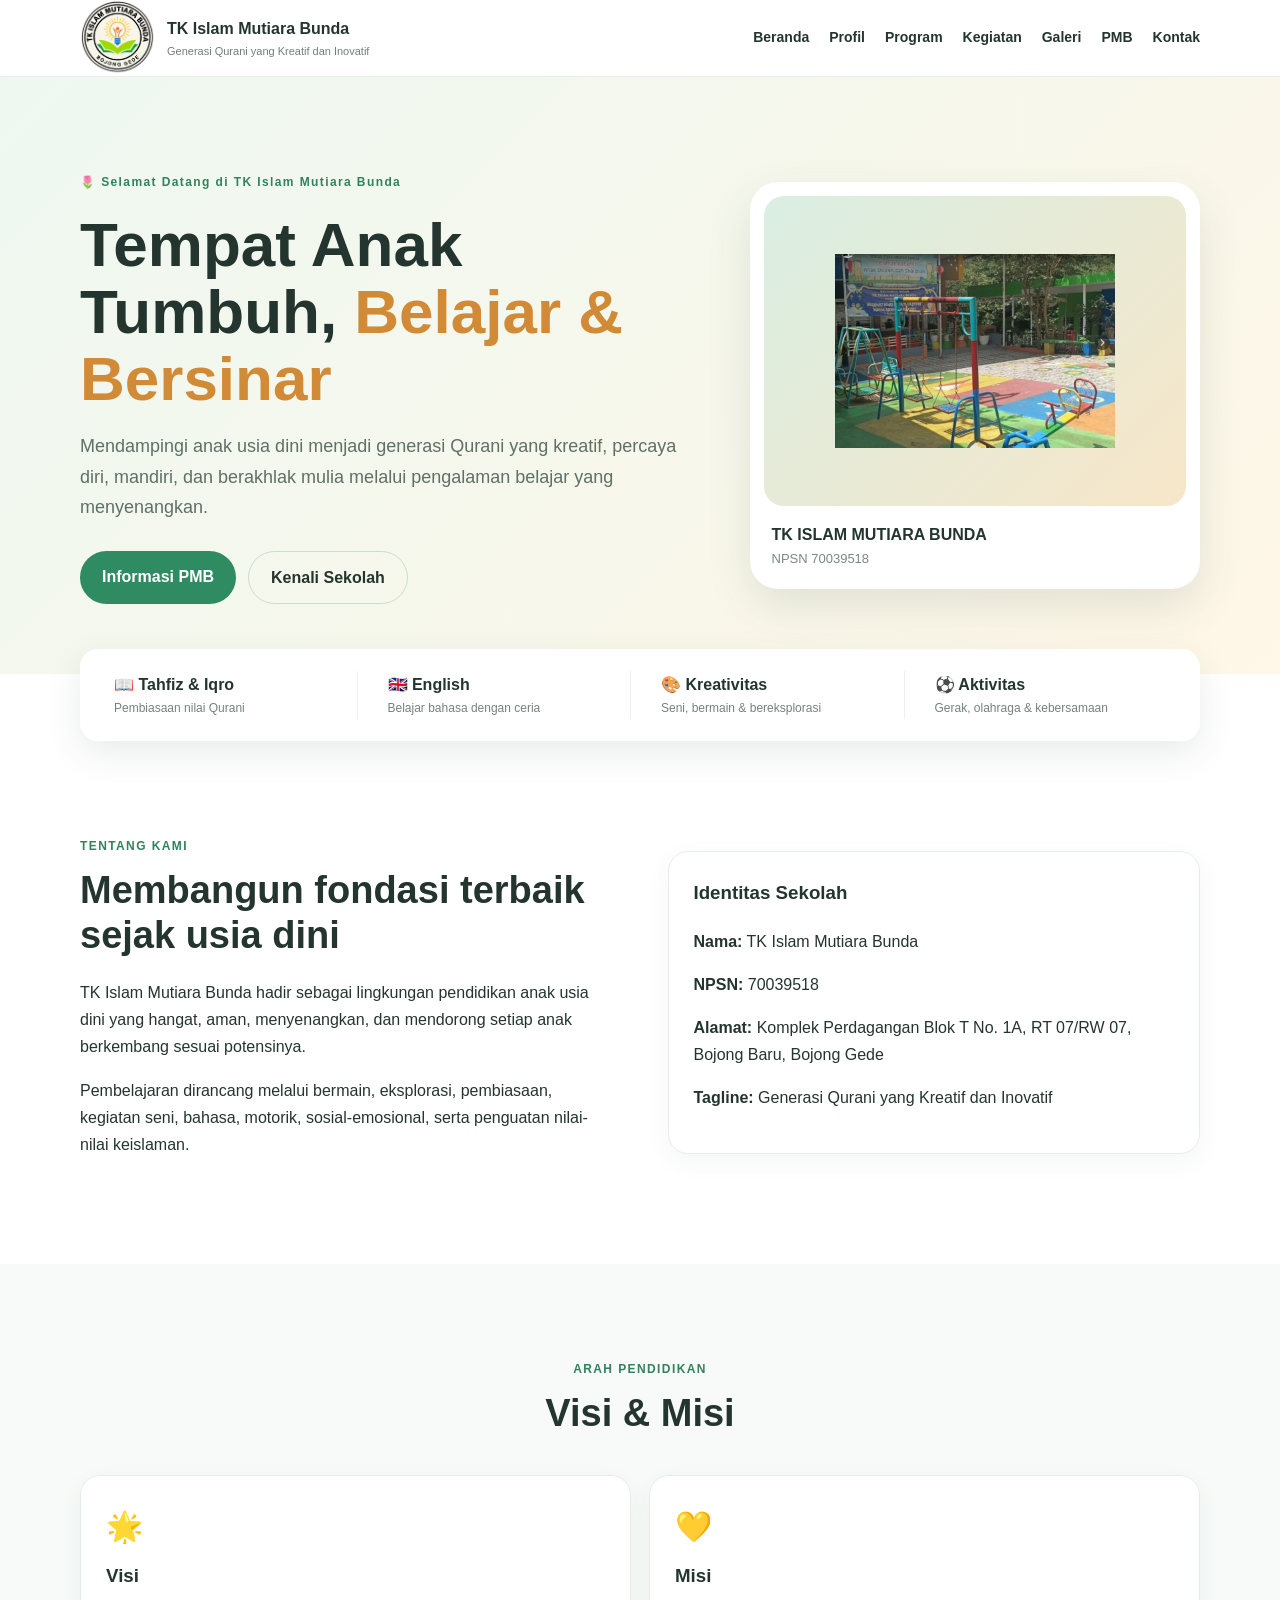
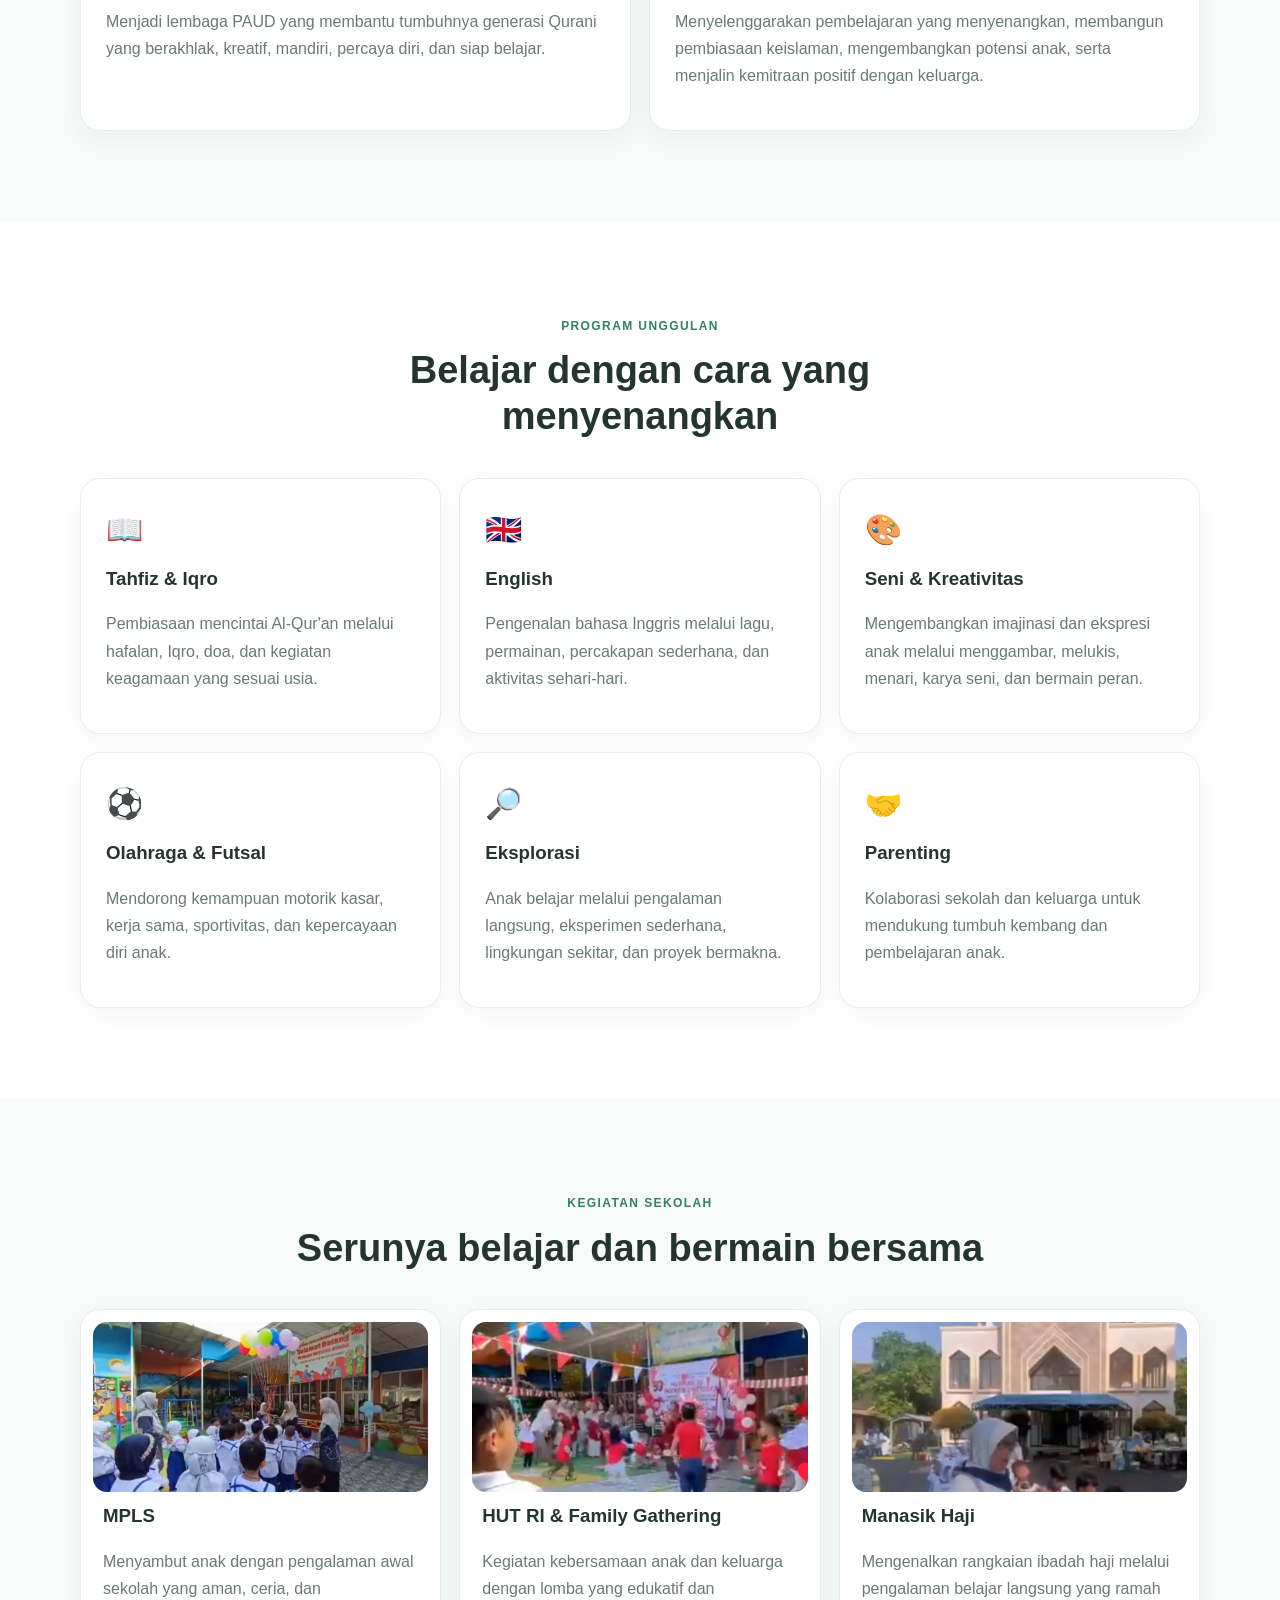
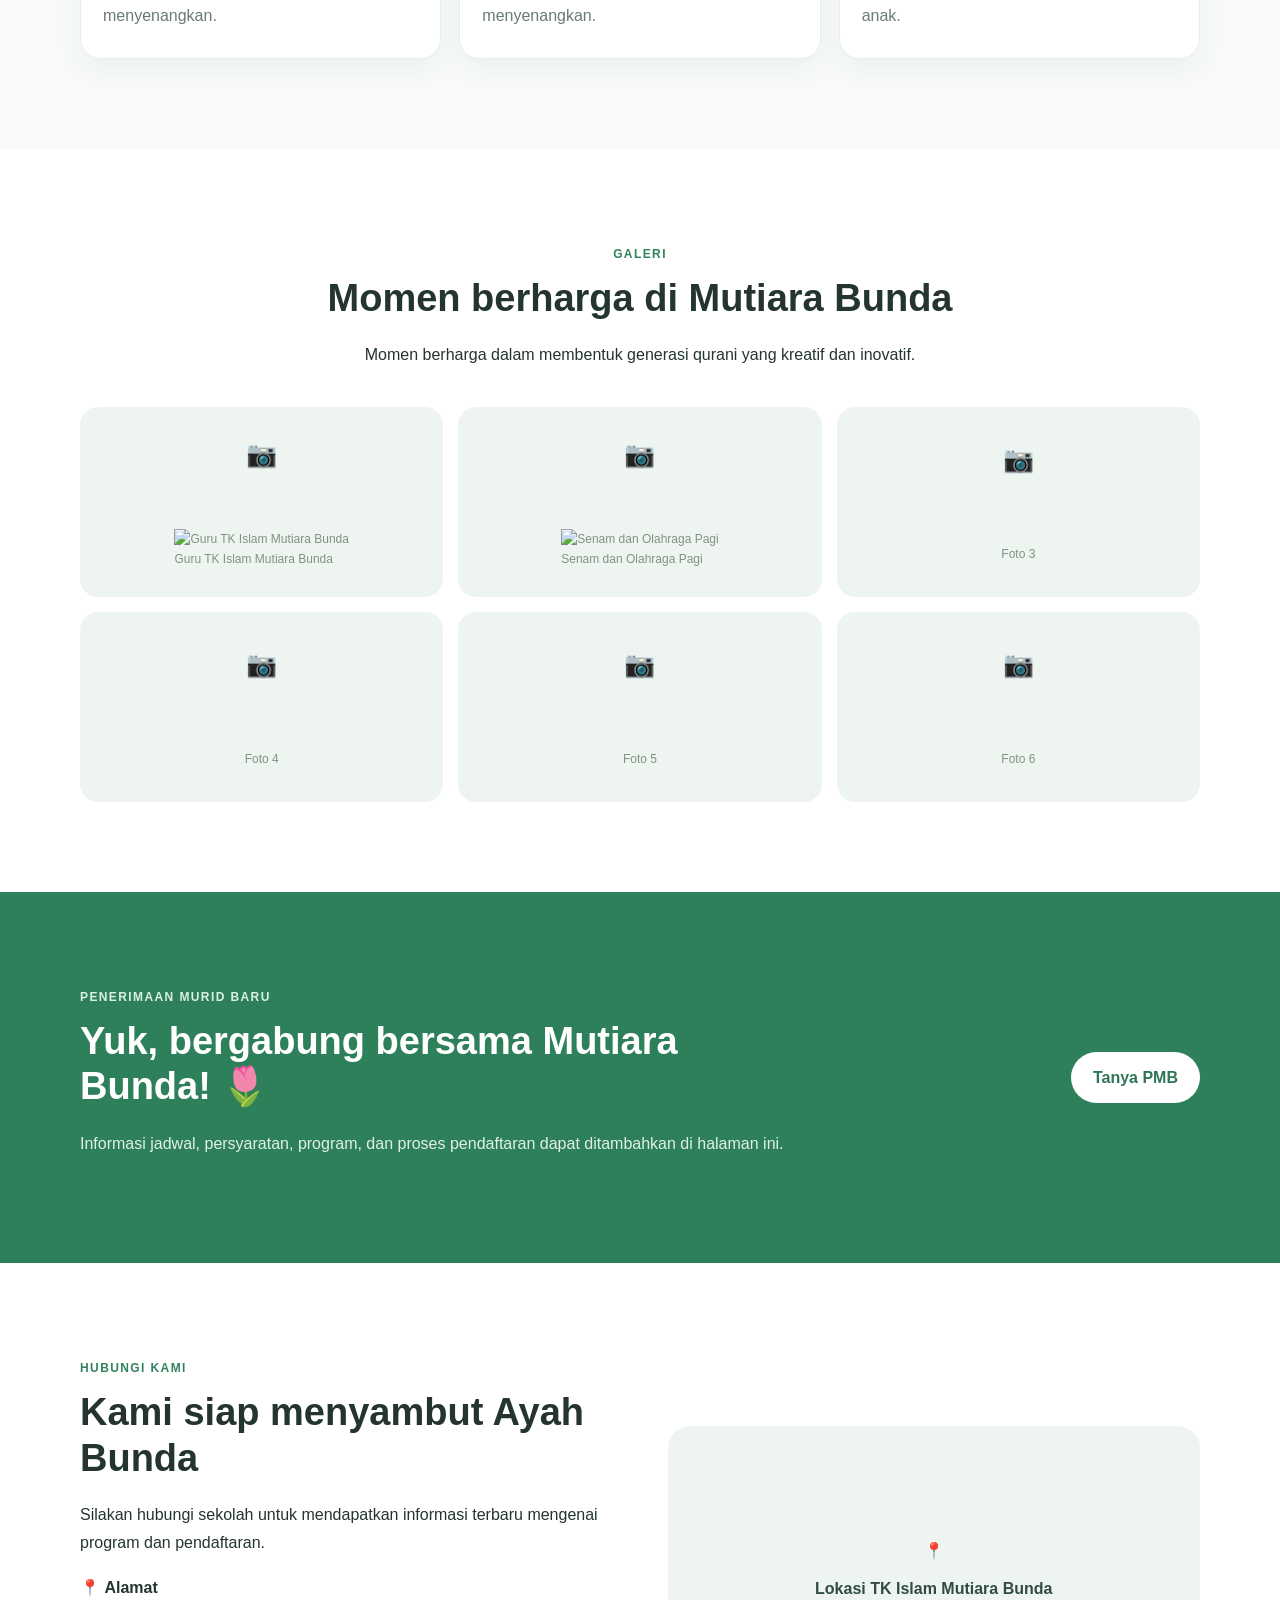
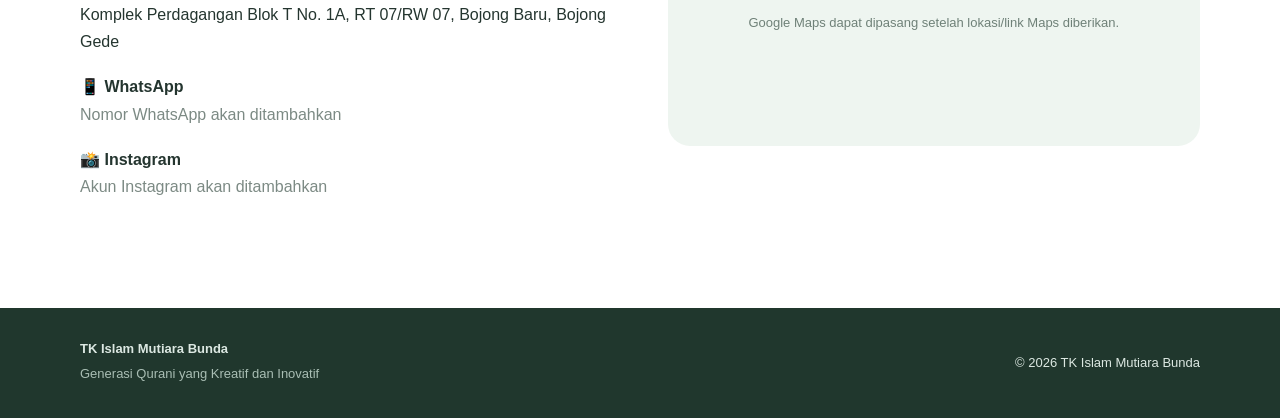
==== index.html @ 7fa19236 "Update gallery section with new image and caption Added image and caption for 'Senam dan Olahraga Pa" ====
<!DOCTYPE html>
<html lang="id">
<head>
  <meta charset="UTF-8">
  <meta name="viewport" content="width=device-width, initial-scale=1.0">
  <meta name="description" content="Website resmi TK Islam Mutiara Bunda - Generasi Qurani yang Kreatif dan Inovatif.">
  <title>TK Islam Mutiara Bunda | Bojong Gede</title>
  <link rel="stylesheet" href="style.css">
</head>
<body>
<header class="header">
  <div class="container nav-wrap">
    <a class="brand" href="#beranda">
      <img src="logotkimbweb.png" alt="Logo TK Islam Mutiara Bunda" class="logo">
      <div><strong>TK Islam Mutiara Bunda</strong><small>Generasi Qurani yang Kreatif dan Inovatif</small></div>
    </a>
    <button class="menu-btn" aria-label="Buka menu">☰</button>
    <nav class="nav">
      <a href="#beranda">Beranda</a><a href="#profil">Profil</a><a href="#program">Program</a>
      <a href="#kegiatan">Kegiatan</a><a href="#galeri">Galeri</a><a href="#pmb">PMB</a><a href="#kontak">Kontak</a>
    </nav>
  </div>
</header>

<main>
<section id="beranda" class="hero">
  <div class="container hero-grid">
    <div>
      <span class="badge">🌷 Selamat Datang di TK Islam Mutiara Bunda</span>
      <h1>Tempat Anak Tumbuh, <span>Belajar & Bersinar</span></h1>
      <p>Mendampingi anak usia dini menjadi generasi Qurani yang kreatif, percaya diri, mandiri, dan berakhlak mulia melalui pengalaman belajar yang menyenangkan.</p>
      <div class="actions"><a class="btn primary" href="#pmb">Informasi PMB</a><a class="btn secondary" href="#profil">Kenali Sekolah</a></div>
    </div>
    <div class="hero-card">
      <div class="photo-placeholder"><img src="foto%20sekolah1.jpeg" alt="Foto Sekolah TK Islam Mutiara Bunda">
</div>
      <div class="school-mini"><b>TK ISLAM MUTIARA BUNDA</b><span>NPSN 70039518</span></div>
    </div>
  </div>
</section>

<section class="quick container">
  <div><b>📖 Tahfiz & Iqro</b><span>Pembiasaan nilai Qurani</span></div>
  <div><b>🇬🇧 English</b><span>Belajar bahasa dengan ceria</span></div>
  <div><b>🎨 Kreativitas</b><span>Seni, bermain & bereksplorasi</span></div>
  <div><b>⚽ Aktivitas</b><span>Gerak, olahraga & kebersamaan</span></div>
</section>

<section id="profil" class="section">
  <div class="container two-col">
    <div>
      <span class="eyebrow">TENTANG KAMI</span>
      <h2>Membangun fondasi terbaik sejak usia dini</h2>
      <p>TK Islam Mutiara Bunda hadir sebagai lingkungan pendidikan anak usia dini yang hangat, aman, menyenangkan, dan mendorong setiap anak berkembang sesuai potensinya.</p>
      <p>Pembelajaran dirancang melalui bermain, eksplorasi, pembiasaan, kegiatan seni, bahasa, motorik, sosial-emosional, serta penguatan nilai-nilai keislaman.</p>
    </div>
    <div class="info-card">
      <h3>Identitas Sekolah</h3>
      <p><b>Nama:</b> TK Islam Mutiara Bunda</p>
      <p><b>NPSN:</b> 70039518</p>
      <p><b>Alamat:</b> Komplek Perdagangan Blok T No. 1A, RT 07/RW 07, Bojong Baru, Bojong Gede</p>
      <p><b>Tagline:</b> Generasi Qurani yang Kreatif dan Inovatif</p>
    </div>
  </div>
</section>

<section class="section soft">
  <div class="container">
    <div class="center"><span class="eyebrow">ARAH PENDIDIKAN</span><h2>Visi & Misi</h2></div>
    <div class="cards two">
      <article class="card"><div class="icon">🌟</div><h3>Visi</h3><p>Menjadi lembaga PAUD yang membantu tumbuhnya generasi Qurani yang berakhlak, kreatif, mandiri, percaya diri, dan siap belajar.</p></article>
      <article class="card"><div class="icon">💛</div><h3>Misi</h3><p>Menyelenggarakan pembelajaran yang menyenangkan, membangun pembiasaan keislaman, mengembangkan potensi anak, serta menjalin kemitraan positif dengan keluarga.</p></article>
    </div>
  </div>
</section>

<section id="program" class="section">
  <div class="container">
    <div class="center"><span class="eyebrow">PROGRAM UNGGULAN</span><h2>Belajar dengan cara yang menyenangkan</h2></div>
    <div class="cards three">
      <article class="card"><div class="icon">📖</div><h3>Tahfiz & Iqro</h3><p>Pembiasaan mencintai Al-Qur'an melalui hafalan, Iqro, doa, dan kegiatan keagamaan yang sesuai usia.</p></article>
      <article class="card"><div class="icon">🇬🇧</div><h3>English</h3><p>Pengenalan bahasa Inggris melalui lagu, permainan, percakapan sederhana, dan aktivitas sehari-hari.</p></article>
      <article class="card"><div class="icon">🎨</div><h3>Seni & Kreativitas</h3><p>Mengembangkan imajinasi dan ekspresi anak melalui menggambar, melukis, menari, karya seni, dan bermain peran.</p></article>
      <article class="card"><div class="icon">⚽</div><h3>Olahraga & Futsal</h3><p>Mendorong kemampuan motorik kasar, kerja sama, sportivitas, dan kepercayaan diri anak.</p></article>
      <article class="card"><div class="icon">🔎</div><h3>Eksplorasi</h3><p>Anak belajar melalui pengalaman langsung, eksperimen sederhana, lingkungan sekitar, dan proyek bermakna.</p></article>
      <article class="card"><div class="icon">🤝</div><h3>Parenting</h3><p>Kolaborasi sekolah dan keluarga untuk mendukung tumbuh kembang dan pembelajaran anak.</p></article>
    </div>
  </div>
</section>

<section id="kegiatan" class="section soft">
  <div class="container">
    <div class="center"><span class="eyebrow">KEGIATAN SEKOLAH</span><h2>Serunya belajar dan bermain bersama</h2></div>
    <div class="cards three">
      <article class="event"><div class="event-photo"><img src="MPLS1.jpeg" alt="Kegiatan MPLS TK Islam Mutiara Bunda">
</div><h3>MPLS</h3><p>Menyambut anak dengan pengalaman awal sekolah yang aman, ceria, dan menyenangkan.</p></article>
      <article class="event"><div class="event-photo"><img src="HUTRI2.jpeg" alt="Kegiatan HUT RI TK Islam Mutiara Bunda">
</div><h3>HUT RI & Family Gathering</h3><p>Kegiatan kebersamaan anak dan keluarga dengan lomba yang edukatif dan menyenangkan.</p></article>
      <article class="event"><div class="event-photo"><img src="manasik1.jpeg" alt="Kegiatan Manasik Haji TK Islam Mutiara Bunda">
</div><h3>Manasik Haji</h3><p>Mengenalkan rangkaian ibadah haji melalui pengalaman belajar langsung yang ramah anak.</p></article>
    </div>
  </div>
</section>

<section id="galeri" class="section">
  <div class="container">
    <div class="center"><span class="eyebrow">GALERI</span><h2>Momen berharga di Mutiara Bunda</h2><p>Momen berharga dalam membentuk generasi qurani yang kreatif dan inovatif.</p></div>
    <div class="gallery">
      <div>📷<span><img src="images/guru1.png" alt="Guru TK Islam Mutiara Bunda">
    <span>Guru TK Islam Mutiara Bunda</span>
</div><div>📷<span><img src="olahraga1.jpeg" alt="Senam dan Olahraga Pagi">
    <span>Senam dan Olahraga Pagi</span>
</div><div>📷<span>Foto 3</span></div>
      <div>📷<span>Foto 4</span></div><div>📷<span>Foto 5</span></div><div>📷<span>Foto 6</span></div>
    </div>
  </div>
</section>

<section id="pmb" class="section pmb">
  <div class="container pmb-box">
    <div><span class="eyebrow">PENERIMAAN MURID BARU</span><h2>Yuk, bergabung bersama Mutiara Bunda! 🌷</h2><p>Informasi jadwal, persyaratan, program, dan proses pendaftaran dapat ditambahkan di halaman ini.</p></div>
    <a class="btn light" href="#kontak">Tanya PMB</a>
  </div>
</section>

<section id="kontak" class="section">
  <div class="container two-col">
    <div><span class="eyebrow">HUBUNGI KAMI</span><h2>Kami siap menyambut Ayah Bunda</h2><p>Silakan hubungi sekolah untuk mendapatkan informasi terbaru mengenai program dan pendaftaran.</p>
      <div class="contact-list"><p>📍 <b>Alamat</b><br>Komplek Perdagangan Blok T No. 1A, RT 07/RW 07, Bojong Baru, Bojong Gede</p><p>📱 <b>WhatsApp</b><br><span class="muted">Nomor WhatsApp akan ditambahkan</span></p><p>📸 <b>Instagram</b><br><span class="muted">Akun Instagram akan ditambahkan</span></p></div>
    </div>
    <div class="map-placeholder">📍<strong>Lokasi TK Islam Mutiara Bunda</strong><span>Google Maps dapat dipasang setelah lokasi/link Maps diberikan.</span></div>
  </div>
</section>
</main>

<footer><div class="container footer-wrap"><div><b>TK Islam Mutiara Bunda</b><p>Generasi Qurani yang Kreatif dan Inovatif</p></div><div>© 2026 TK Islam Mutiara Bunda</div></div></footer>
<script src="script.js"></script>
</body>
</html>
---- style.css ----
*{box-sizing:border-box}html{scroll-behavior:smooth}body{margin:0;font-family:Arial,Helvetica,sans-serif;color:#24352f;line-height:1.7;background:#fff}a{text-decoration:none;color:inherit}.container{width:min(1120px,92%);margin:auto}.header{position:sticky;top:0;z-index:20;background:rgba(255,255,255,.96);border-bottom:1px solid #e8eee9}.nav-wrap{min-height:76px;display:flex;align-items:center;justify-content:space-between;gap:24px}.brand{display:flex;align-items:center;gap:12px}.brand strong{display:block;font-size:16px}.brand small{display:block;color:#6f8178;font-size:11px}.logo-placeholder{width:36px;height:36px;border-radius:50%;display:grid;place-items:center;background:#dcefe4;color:#2d7251;font-weight:800}.nav{display:flex;gap:20px;font-size:14px;font-weight:600}.nav a:hover{color:#2e8b62}.menu-btn{display:none;border:0;background:none;font-size:24px}.hero{background:linear-gradient(135deg,#eef8f1,#fff7e7);padding:90px 0 70px}.hero-grid{display:grid;grid-template-columns:1.15fr .85fr;gap:60px;align-items:center}.badge,.eyebrow{font-size:12px;letter-spacing:1.4px;font-weight:800;color:#32825d}.hero h1{font-size:clamp(38px,5vw,62px);line-height:1.08;margin:18px 0}.hero h1 span{color:#d18a35}.hero p{font-size:18px;color:#5e7068;max-width:650px}.actions{display:flex;gap:12px;margin-top:28px;flex-wrap:wrap}.btn{display:inline-block;padding:12px 22px;border-radius:30px;font-weight:700}.primary{background:#2f8b62;color:#fff}.secondary{border:1px solid #cbdcd2}.light{background:#fff;color:#2f7656}.hero-card{background:#fff;border-radius:28px;padding:14px;box-shadow:0 18px 45px rgba(41,75,57,.12)}.photo-placeholder{height:310px;border-radius:20px;background:linear-gradient(135deg,#d9eee2,#f7e6c9);display:grid;place-items:center;color:#668173;font-weight:800}.school-mini{padding:15px 8px 5px}.school-mini b,.school-mini span{display:block}.school-mini span{color:#7a8a82;font-size:13px}.quick{margin-top:-25px;position:relative;background:#fff;border-radius:18px;box-shadow:0 12px 35px rgba(35,66,50,.1);display:grid;grid-template-columns:repeat(4,1fr);padding:22px;gap:18px}.quick div{border-right:1px solid #edf0ee;padding:0 12px}.quick div:last-child{border:0}.quick b,.quick span{display:block}.quick span{font-size:12px;color:#74837d}.section{padding:90px 0}.soft{background:#f7faf8}.two-col{display:grid;grid-template-columns:1fr 1fr;gap:55px;align-items:center}.section h2{font-size:38px;line-height:1.2;margin:10px 0 20px}.info-card,.card,.event{background:#fff;border:1px solid #e7eee9;border-radius:20px;padding:25px;box-shadow:0 8px 24px rgba(40,70,55,.05)}.info-card h3{margin-top:0}.center{text-align:center;max-width:700px;margin:0 auto 38px}.cards{display:grid;gap:18px}.cards.three{grid-template-columns:repeat(3,1fr)}.cards.two{grid-template-columns:repeat(2,1fr)}.icon{font-size:30px}.card h3,.event h3{margin:8px 0}.card p,.event p{color:#6b7a73}.event{padding:12px}.event-photo{height:170px;border-radius:14px;background:linear-gradient(135deg,#e4f2e9,#f8ead7);display:grid;place-items:center;color:#718279;font-size:12px;font-weight:800}.event h3,.event p{padding:0 10px}.gallery{display:grid;grid-template-columns:repeat(3,1fr);gap:15px}.gallery div{height:190px;border-radius:18px;background:#eef5f0;display:grid;place-items:center;color:#819188;font-size:25px}.gallery span{display:block;font-size:12px}.pmb{background:#2e805b;color:#fff}.pmb-box{display:flex;align-items:center;justify-content:space-between;gap:30px}.pmb .eyebrow{color:#d9f0e2}.pmb h2{max-width:700px}.pmb p{color:#e1f0e7}.contact-list p{margin:18px 0}.muted{color:#7c8a84}.map-placeholder{min-height:320px;border-radius:22px;background:#eef5f0;display:flex;flex-direction:column;align-items:center;justify-content:center;text-align:center;color:#6f8178;padding:30px}.map-placeholder strong{color:#304c40;margin:10px}.map-placeholder span{font-size:13px}footer{background:#20372d;color:#dce8e2;padding:30px 0}.footer-wrap{display:flex;justify-content:space-between;gap:20px;align-items:center;font-size:13px}.footer-wrap p{margin:3px 0;color:#a9beb4}@media(max-width:850px){.nav{display:none;position:absolute;left:4%;right:4%;top:70px;background:#fff;padding:18px;border-radius:16px;box-shadow:0 15px 35px rgba(0,0,0,.1);flex-direction:column}.nav.open{display:flex}.menu-btn{display:block}.hero-grid,.two-col{grid-template-columns:1fr}.hero{padding:55px 0}.quick{grid-template-columns:1fr 1fr}.cards.three{grid-template-columns:1fr 1fr}.gallery{grid-template-columns:1fr 1fr}.pmb-box{display:block}.pmb .btn{margin-top:15px}.section{padding:65px 0}}@media(max-width:560px){.quick,.cards.three,.cards.two,.gallery{grid-template-columns:1fr}.quick div{border-right:0;border-bottom:1px solid #edf0ee;padding:10px}.hero h1{font-size:42px}.section h2{font-size:31px}.footer-wrap{display:block}.footer-wrap div:last-child{margin-top:15px}.photo-placeholder{height:240px}}
.hero img {
  width: 280px;
  max-width: 100%;
  height: auto;
}
body > img {
  width: 280px !important;
  height: auto !important;
}
.brand img {
  width: 75px !important;
  height: 75px !important;
  object-fit: contain;
}
.event-photo img {
  width: 100%;
  height: 170px;
  object-fit: cover;
  border-radius: 14px;
}
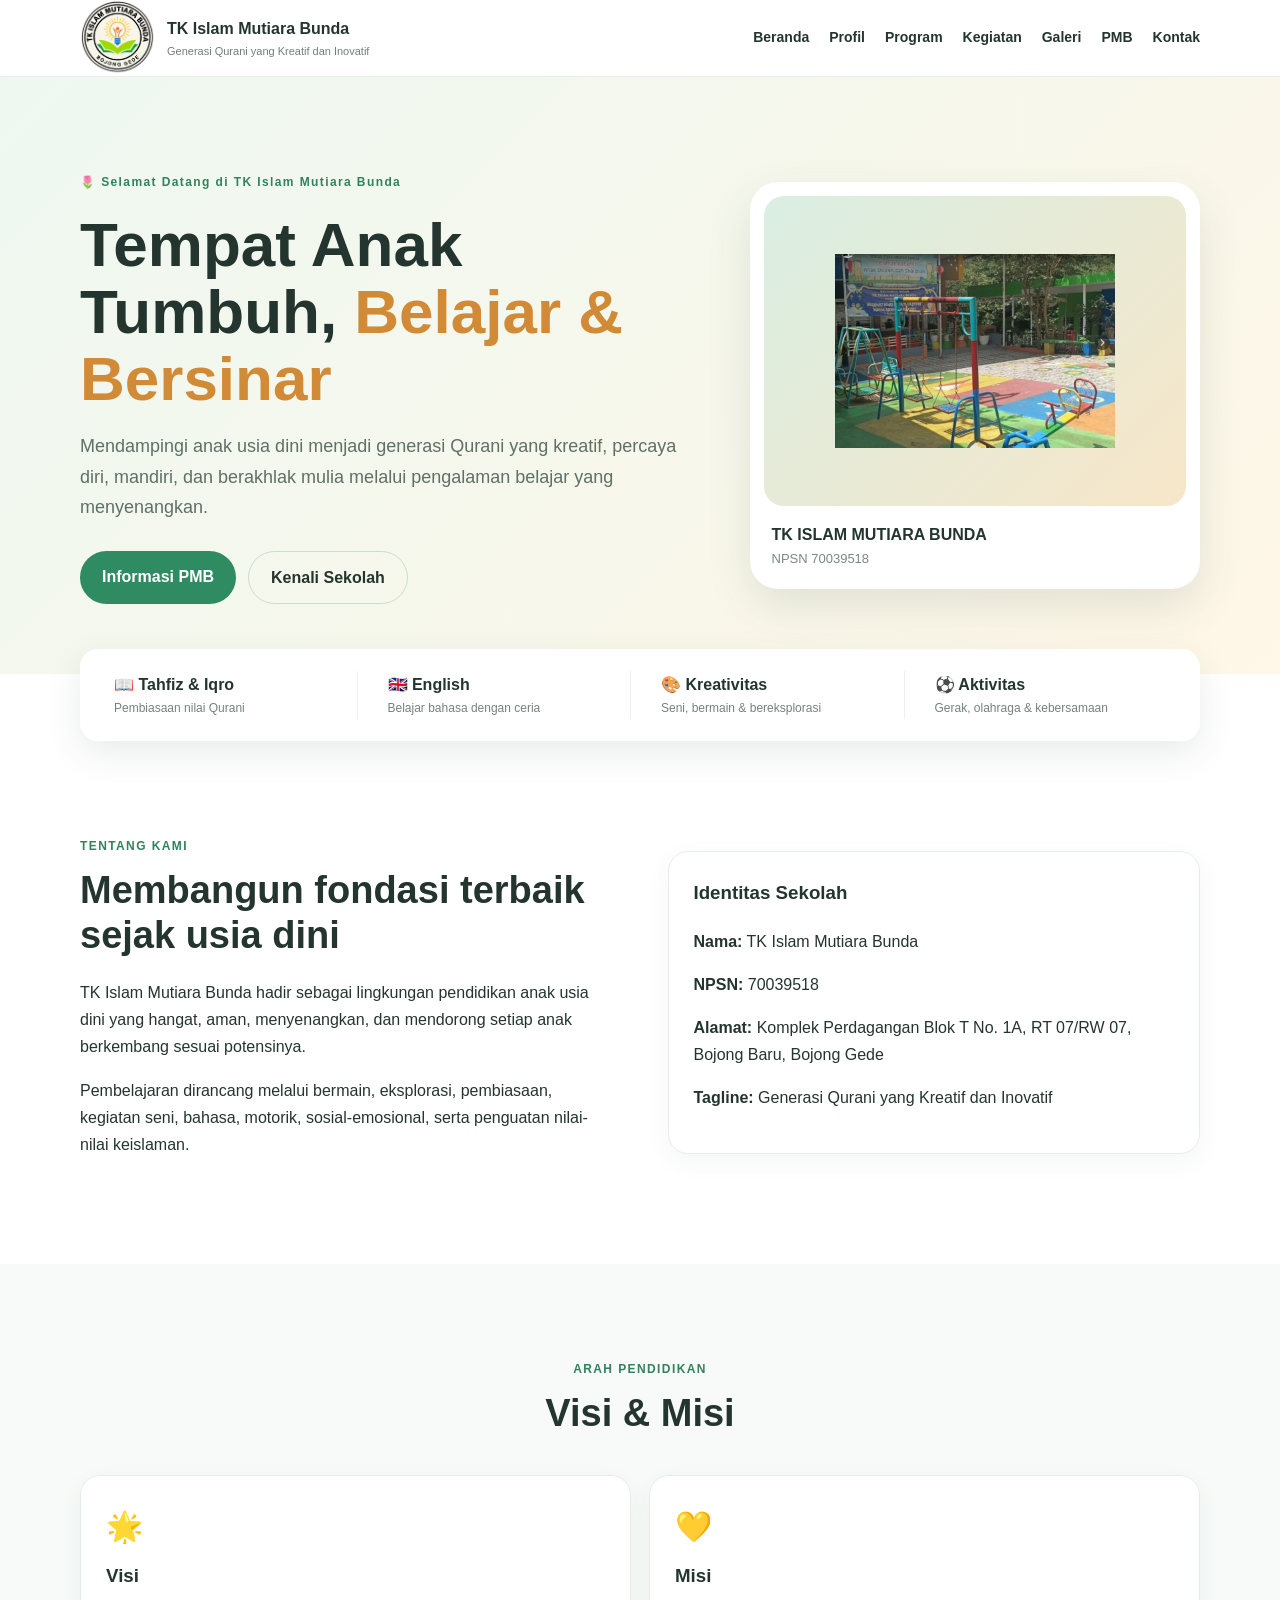
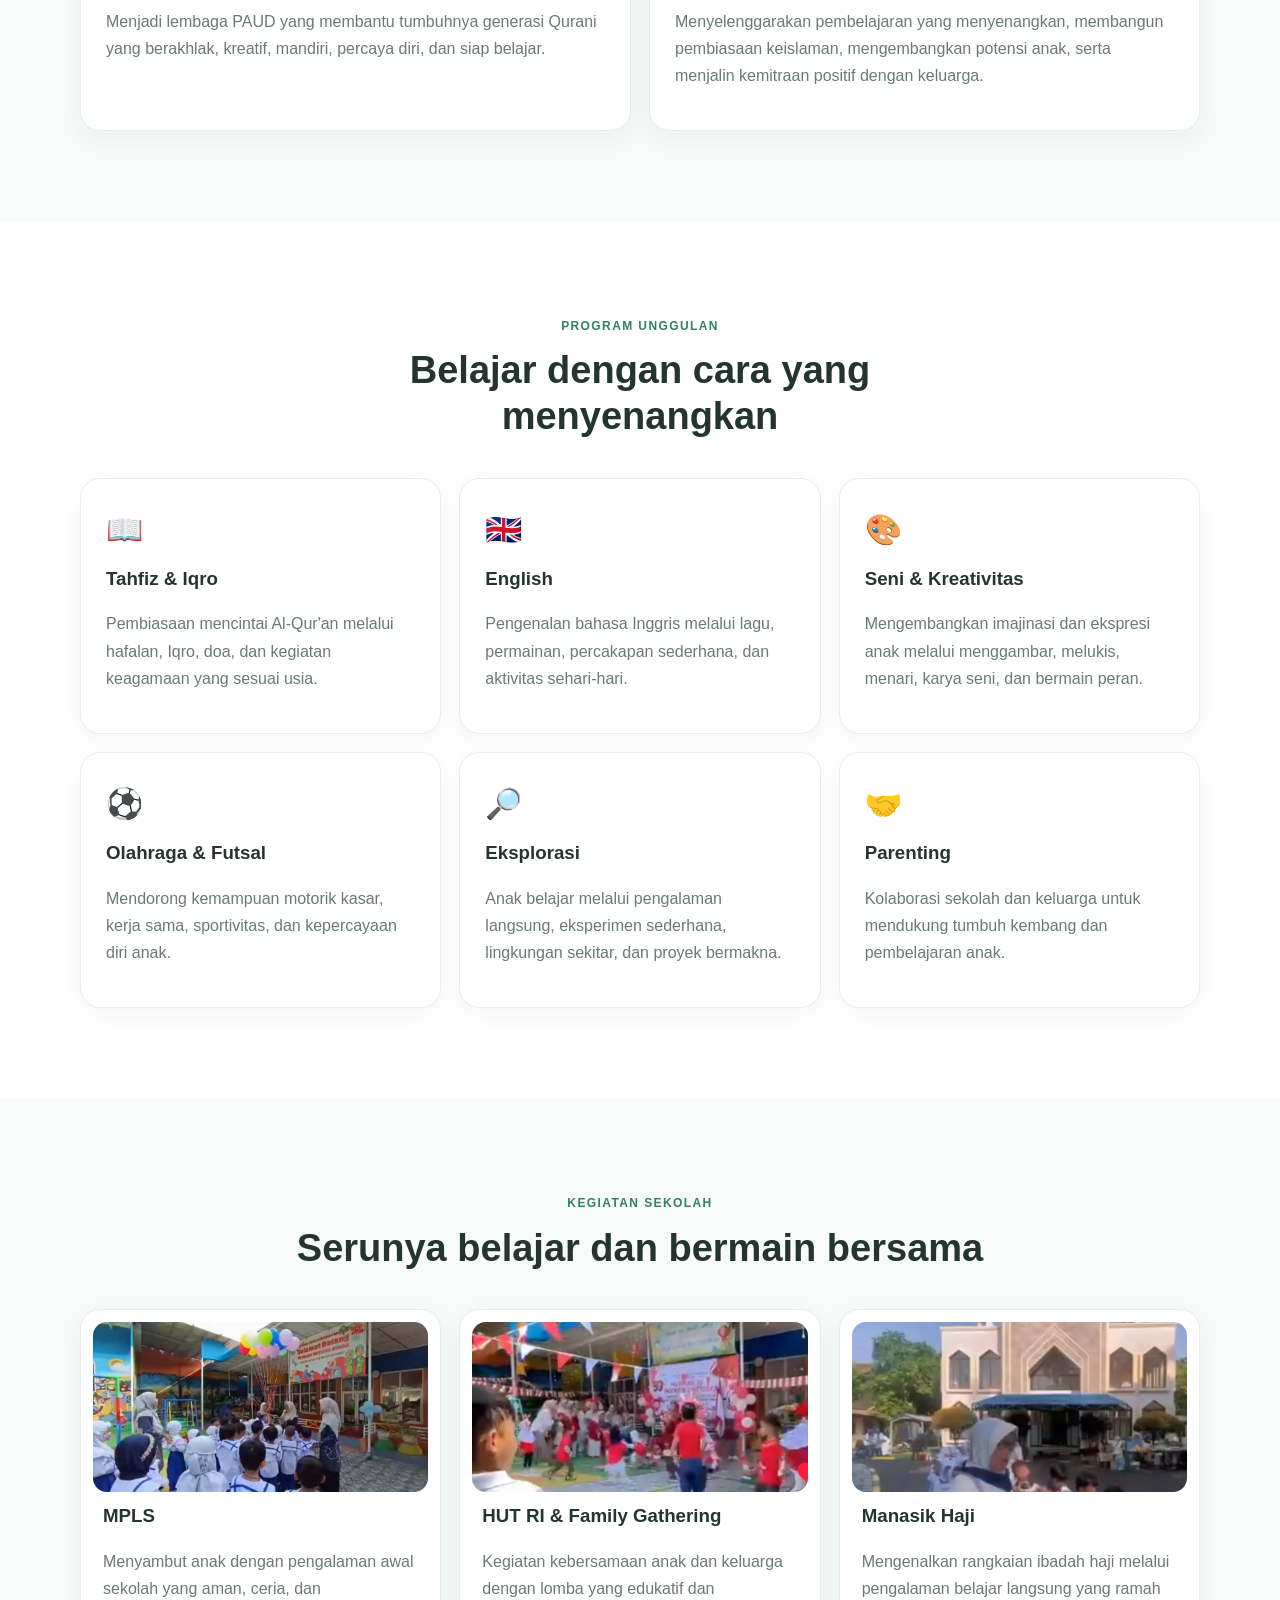
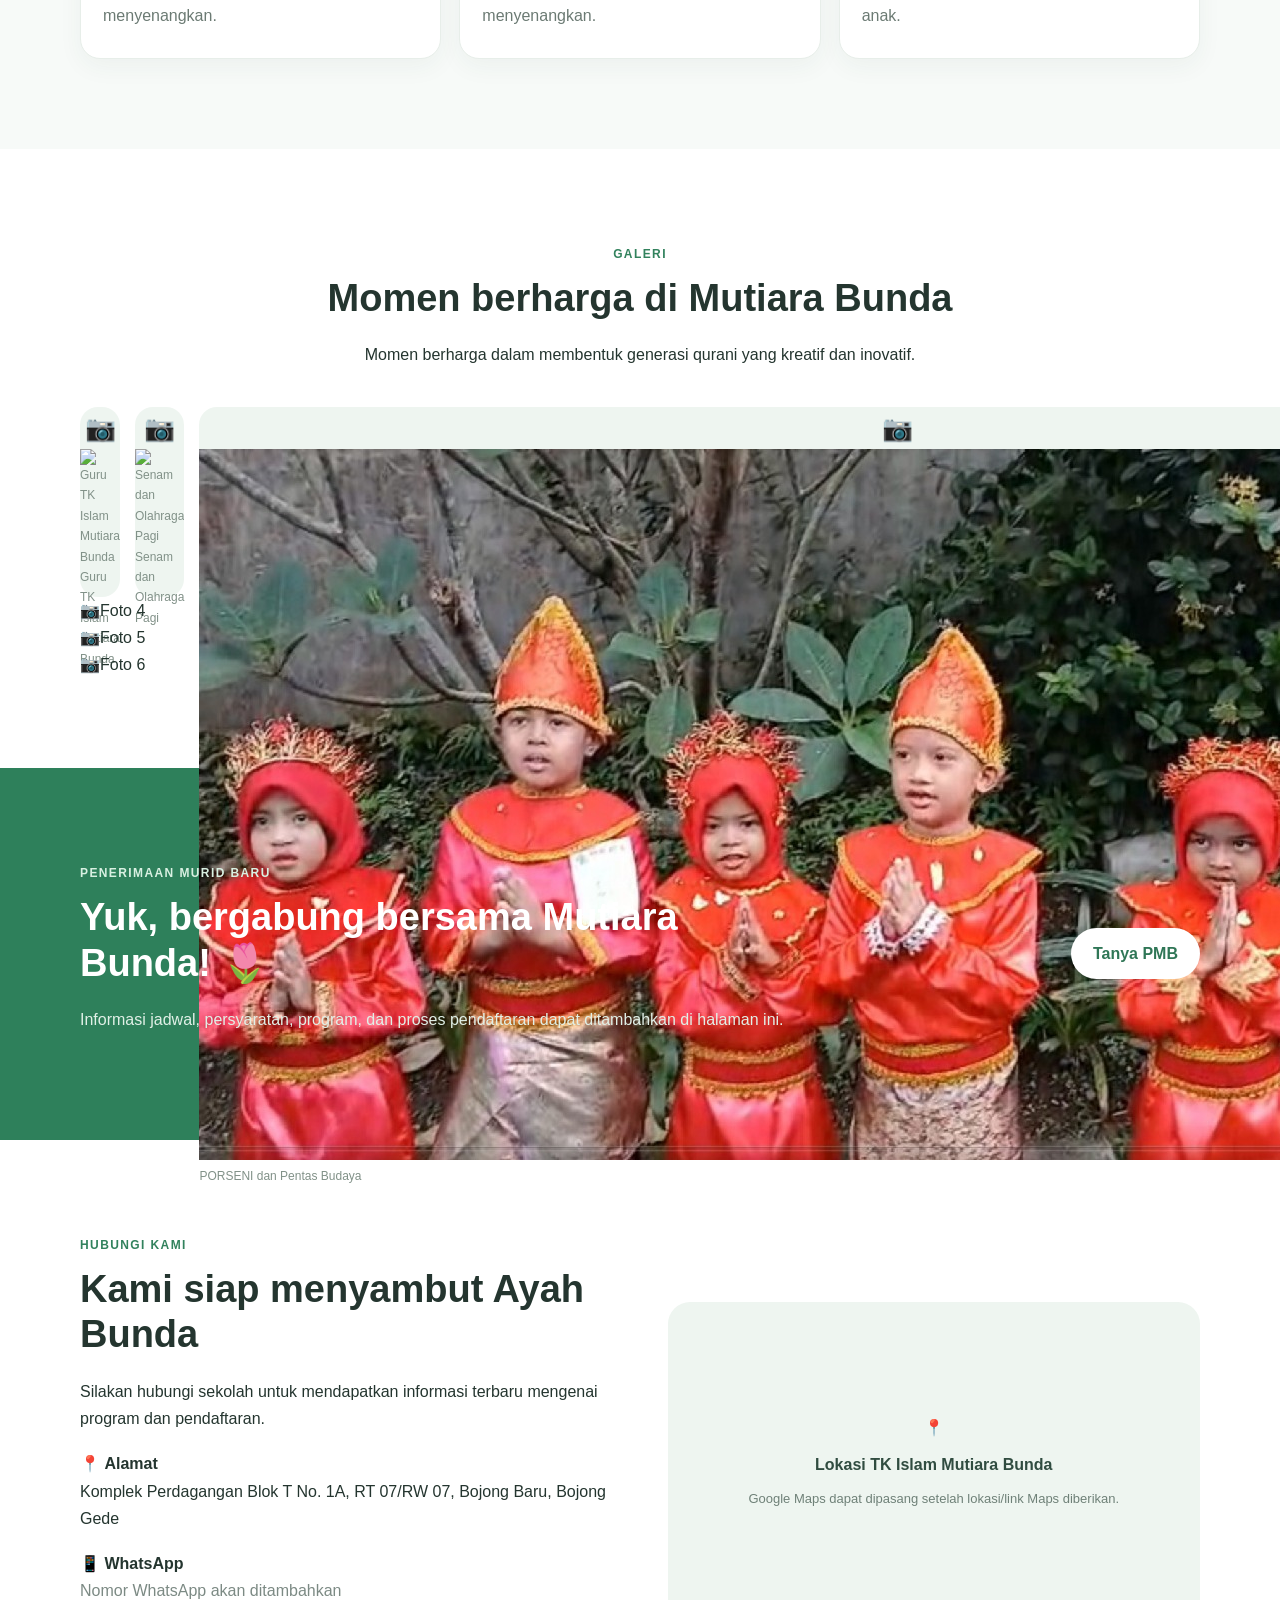
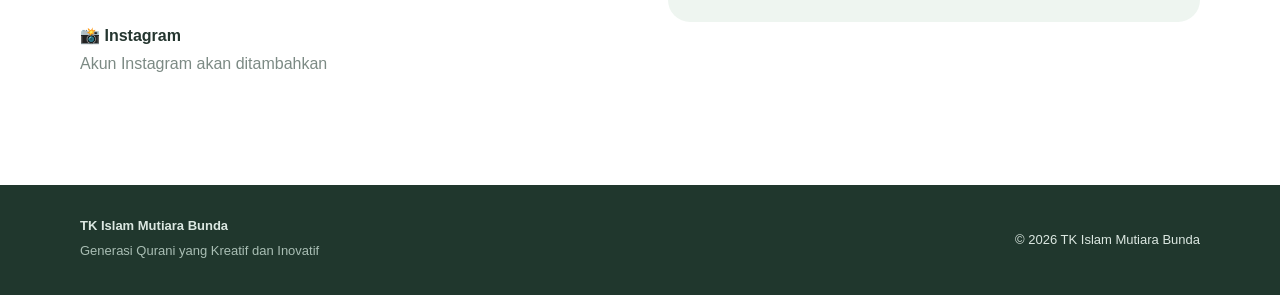
==== commit a2dd1a04: "Add new image and description for PORSENI event" ====
--- a/index.html
+++ b/index.html
@@ -110,7 +110,9 @@
     <span>Guru TK Islam Mutiara Bunda</span>
 </div><div>📷<span><img src="olahraga1.jpeg" alt="Senam dan Olahraga Pagi">
     <span>Senam dan Olahraga Pagi</span>
-</div><div>📷<span>Foto 3</span></div>
+</div><div>📷<span><img src="PORSENI1.jpeg" alt="PORSENI dan Pentas Budaya">
+    <span>PORSENI dan Pentas Budaya</span>
+</div></div>
       <div>📷<span>Foto 4</span></div><div>📷<span>Foto 5</span></div><div>📷<span>Foto 6</span></div>
     </div>
   </div>
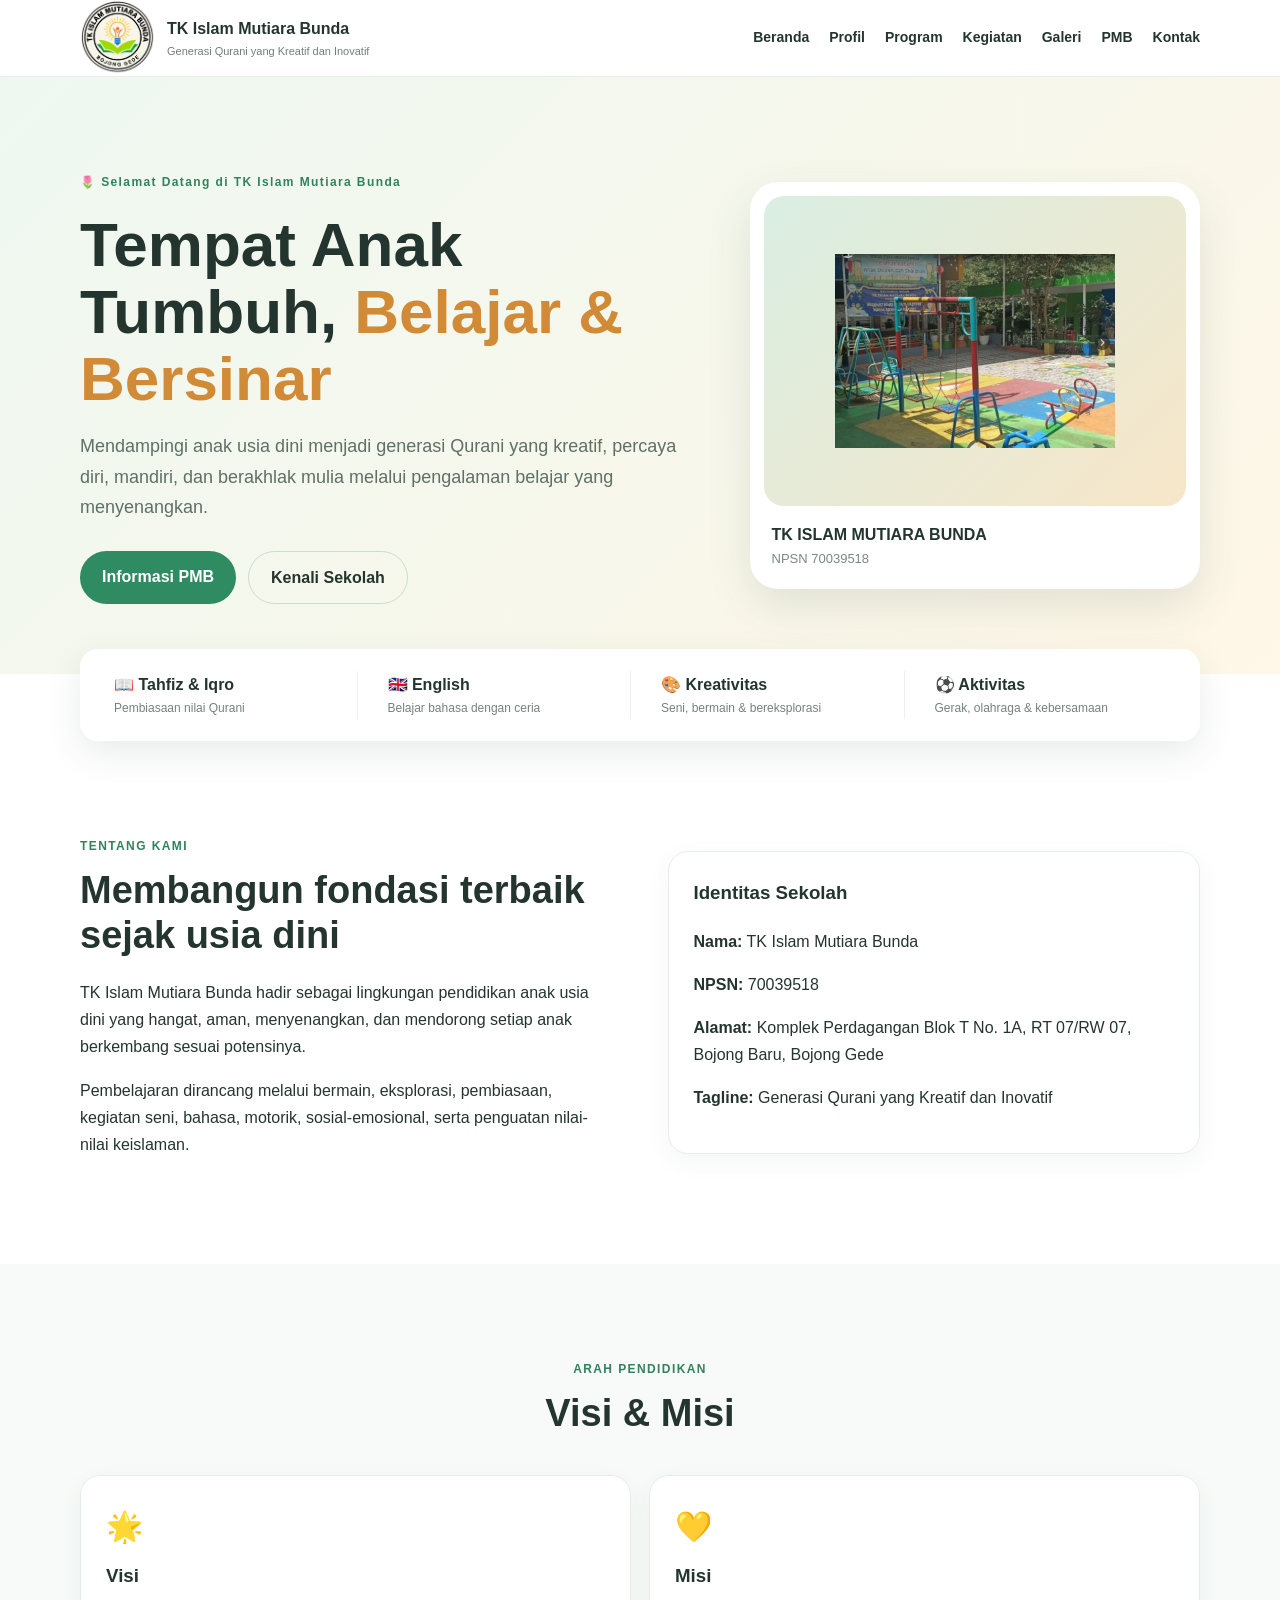
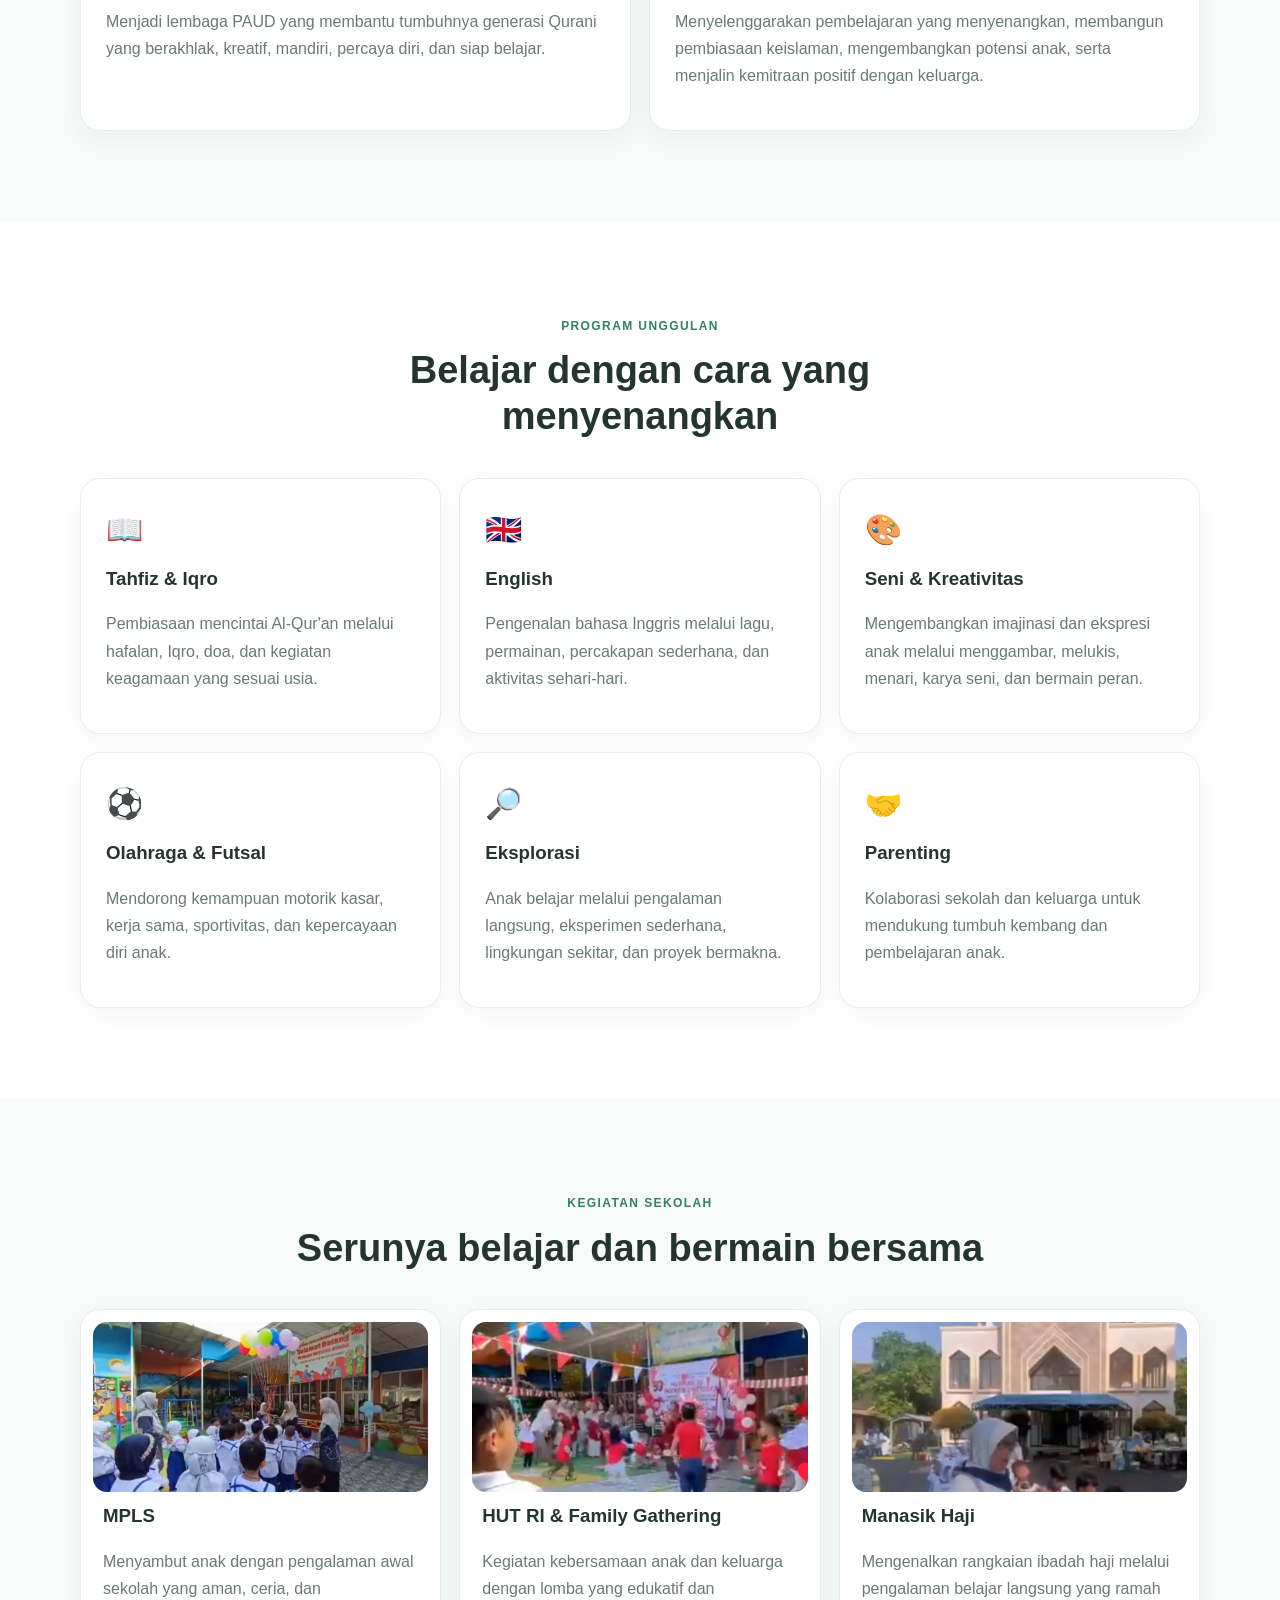
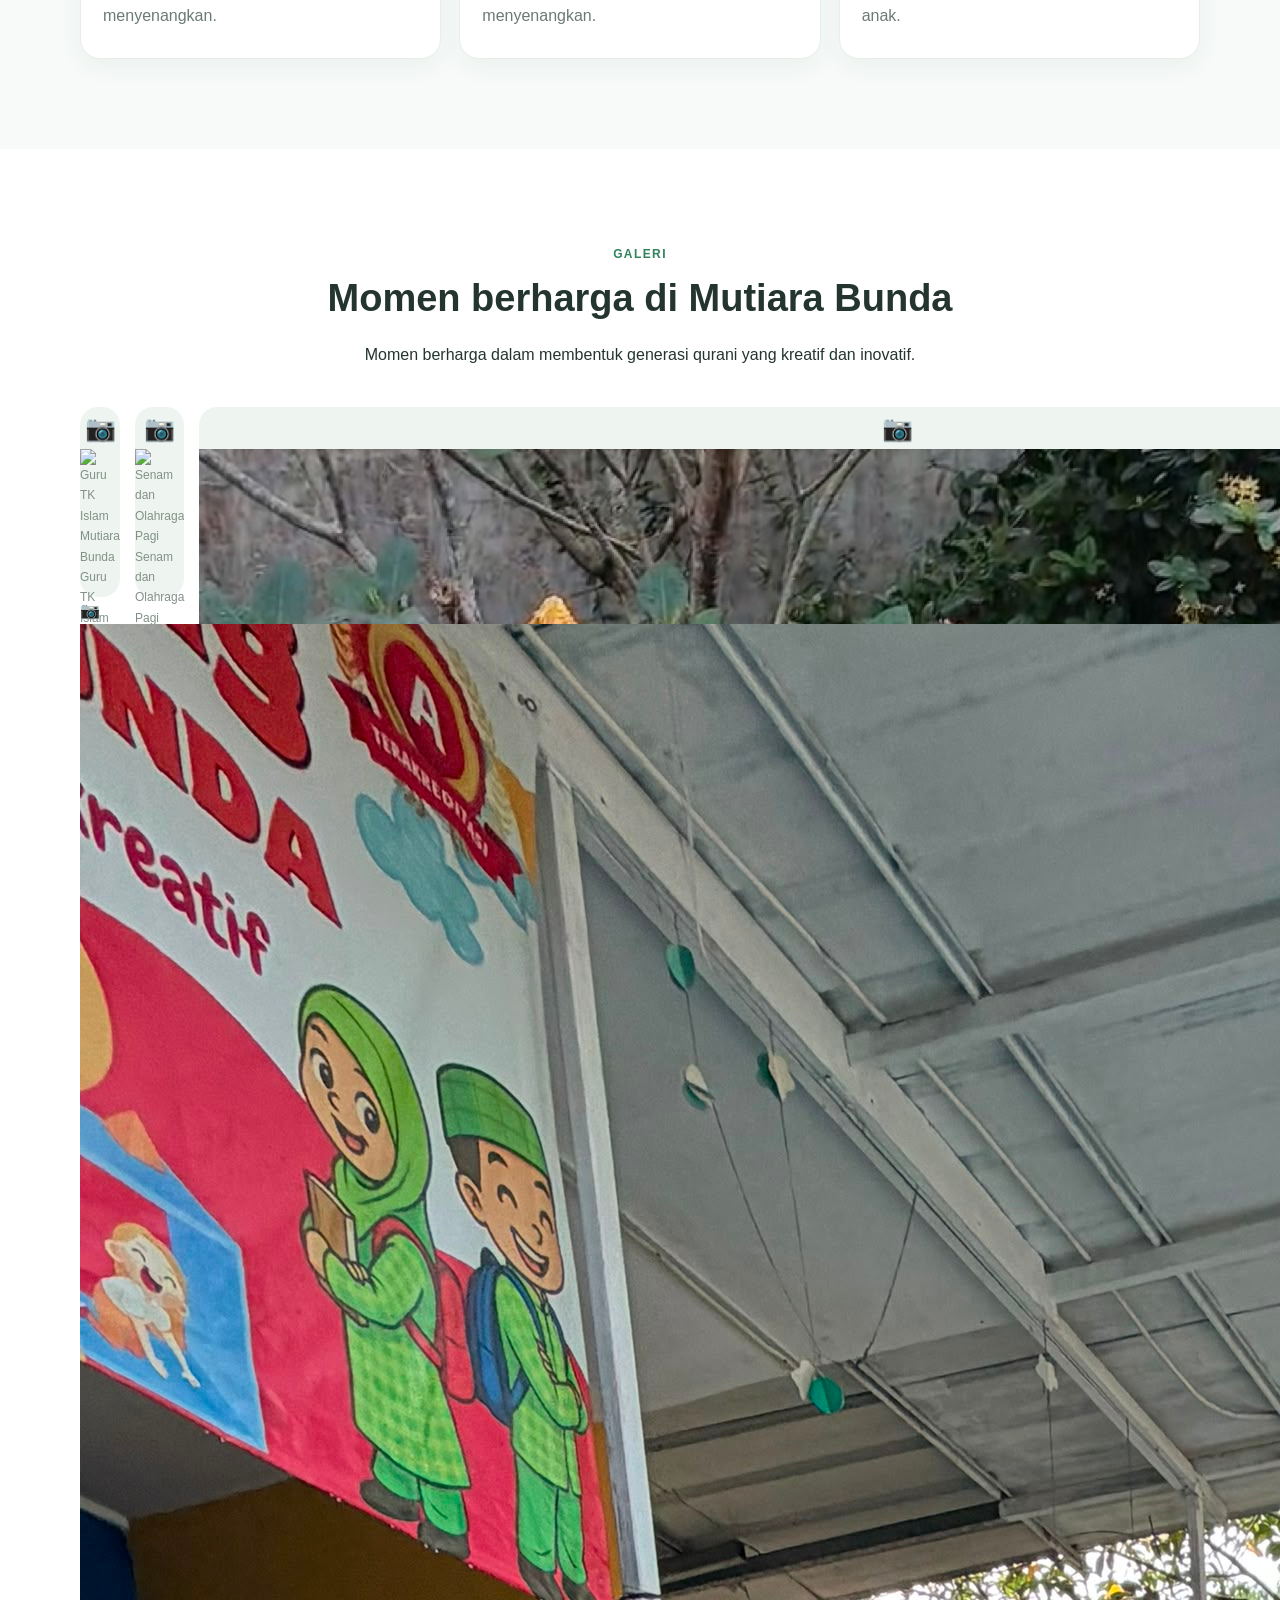
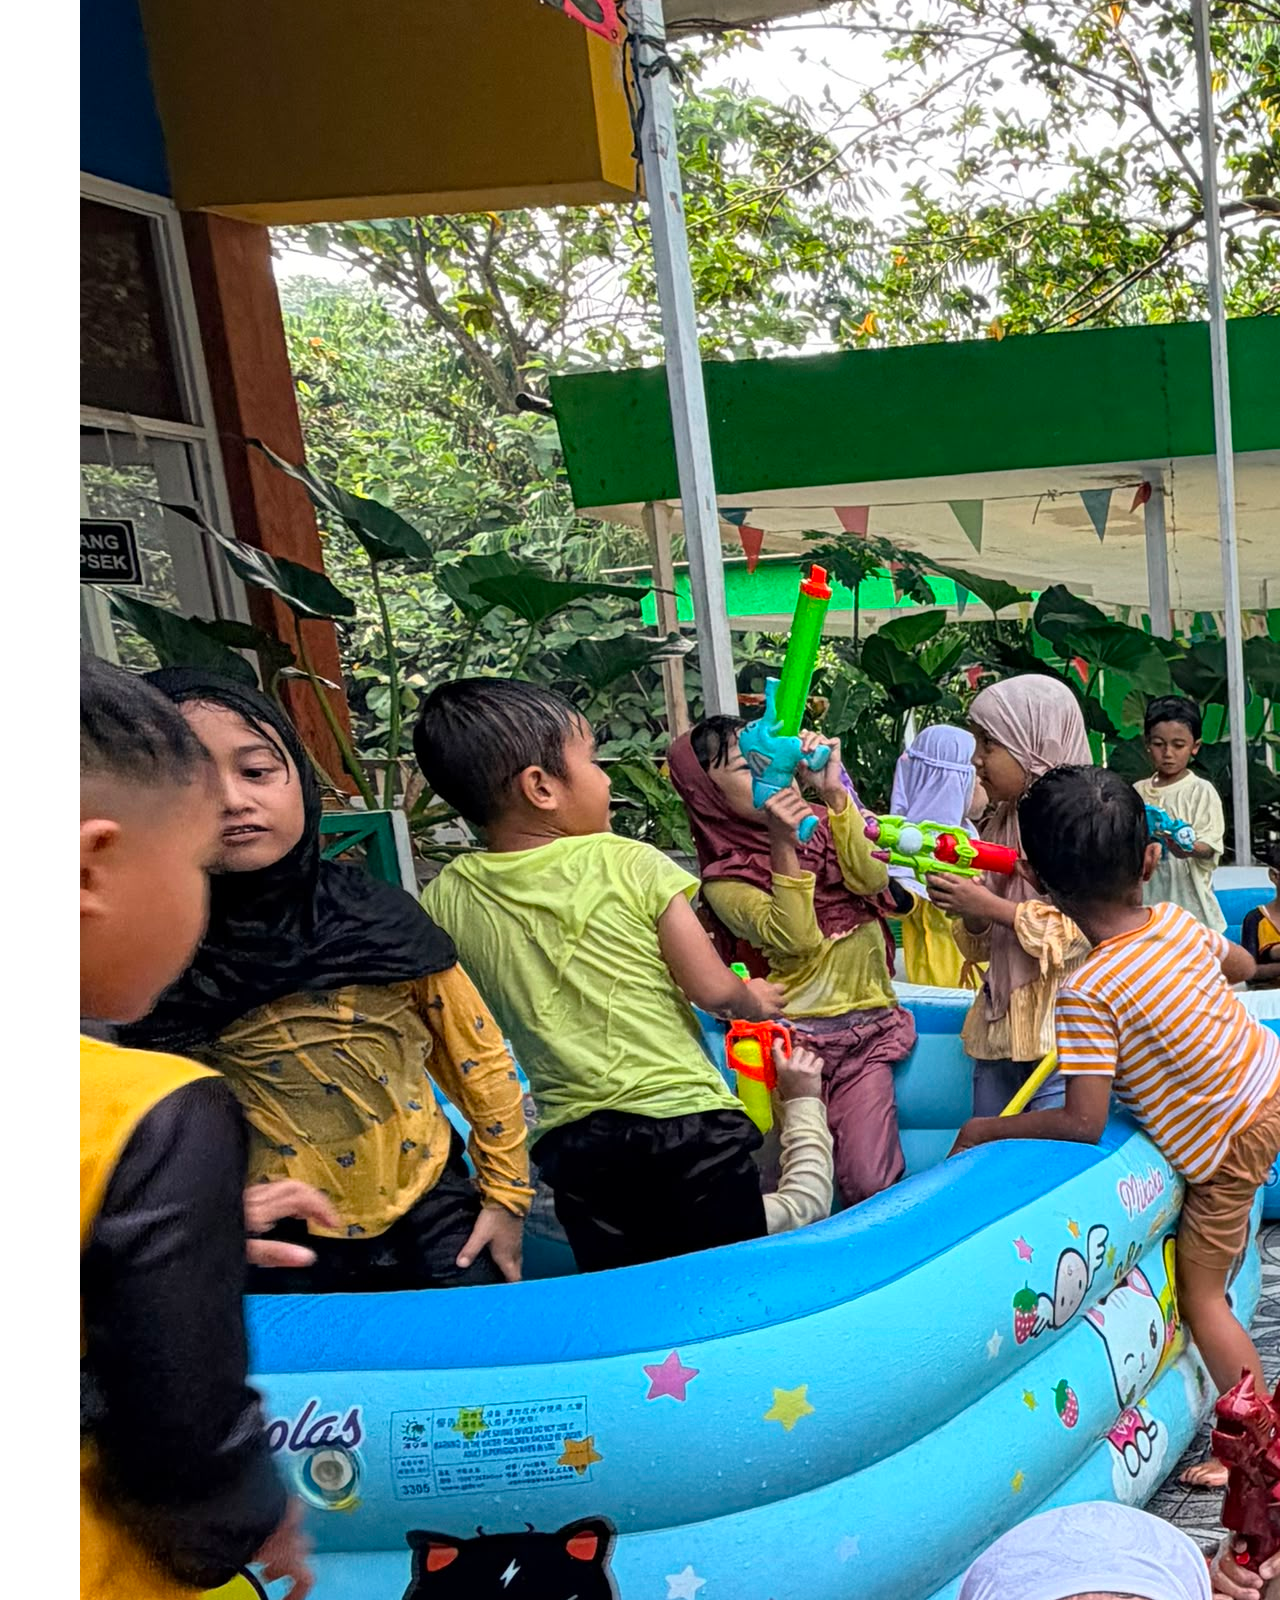
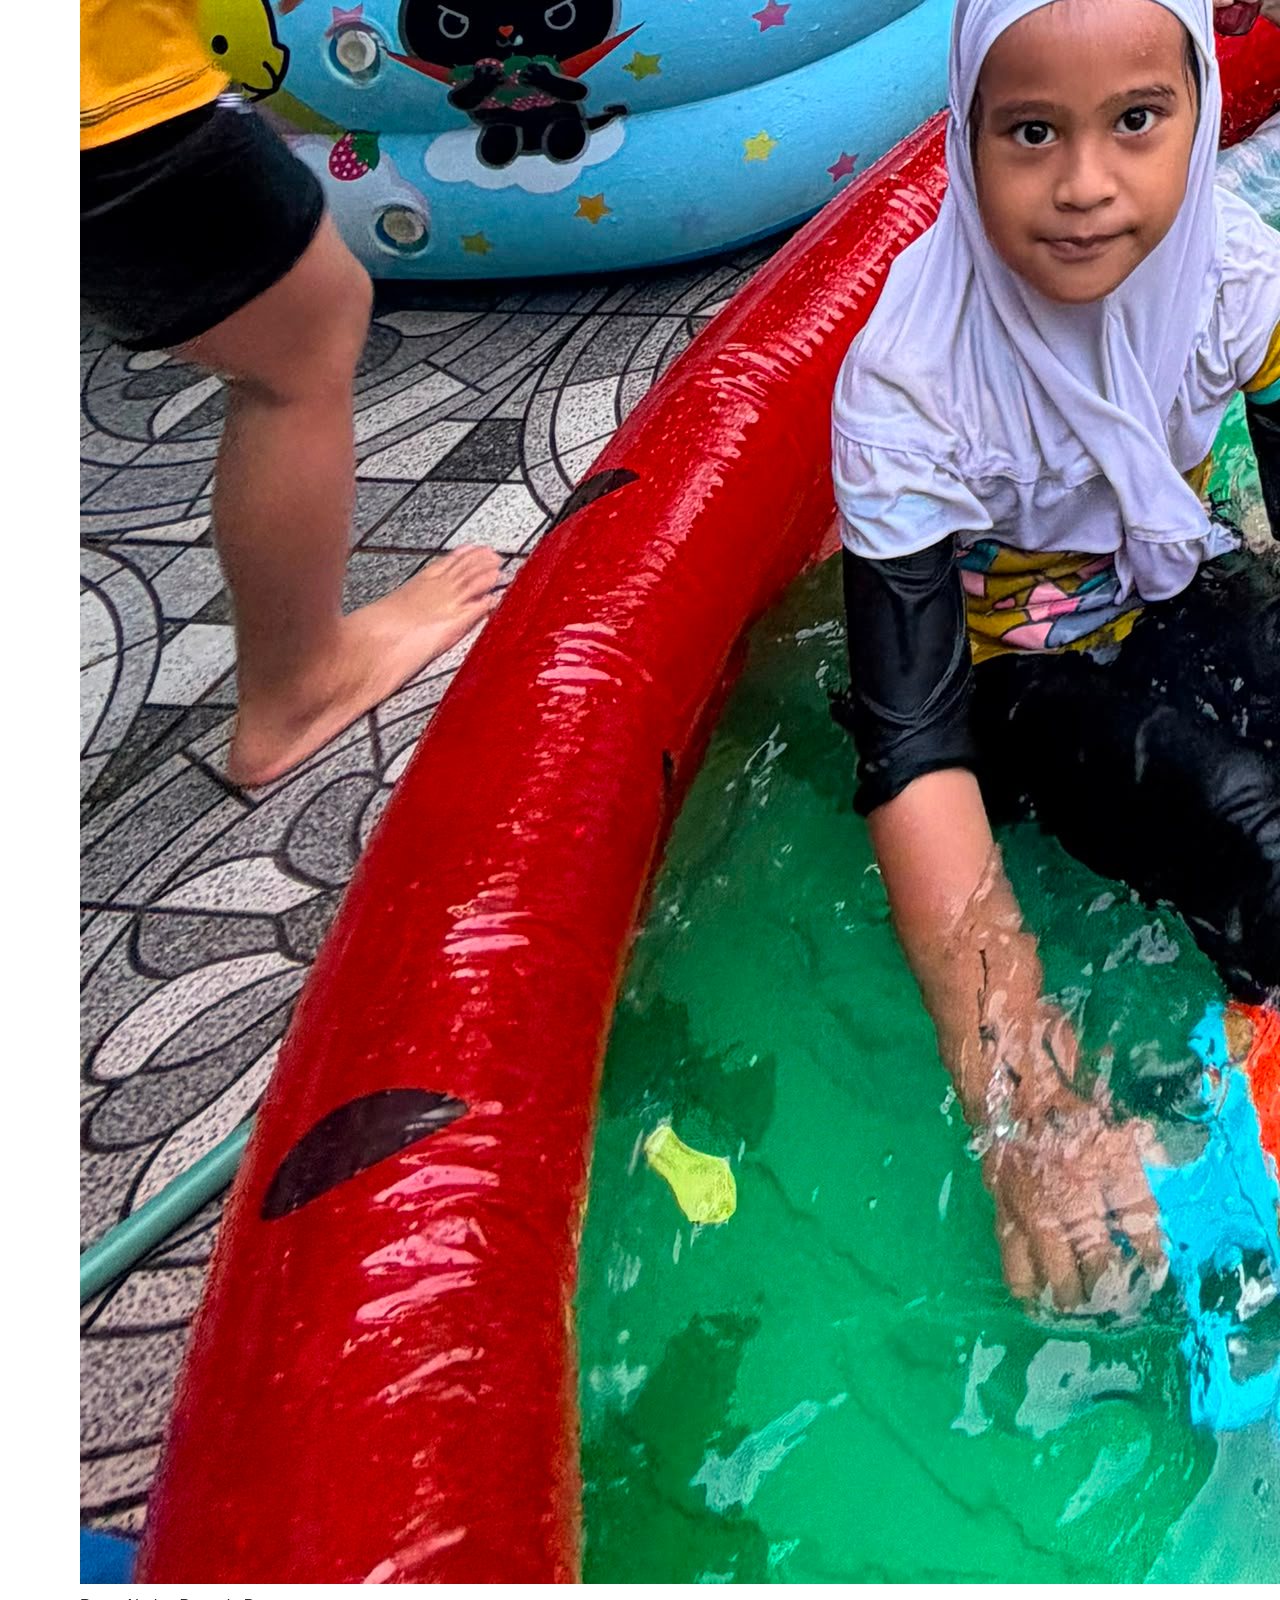
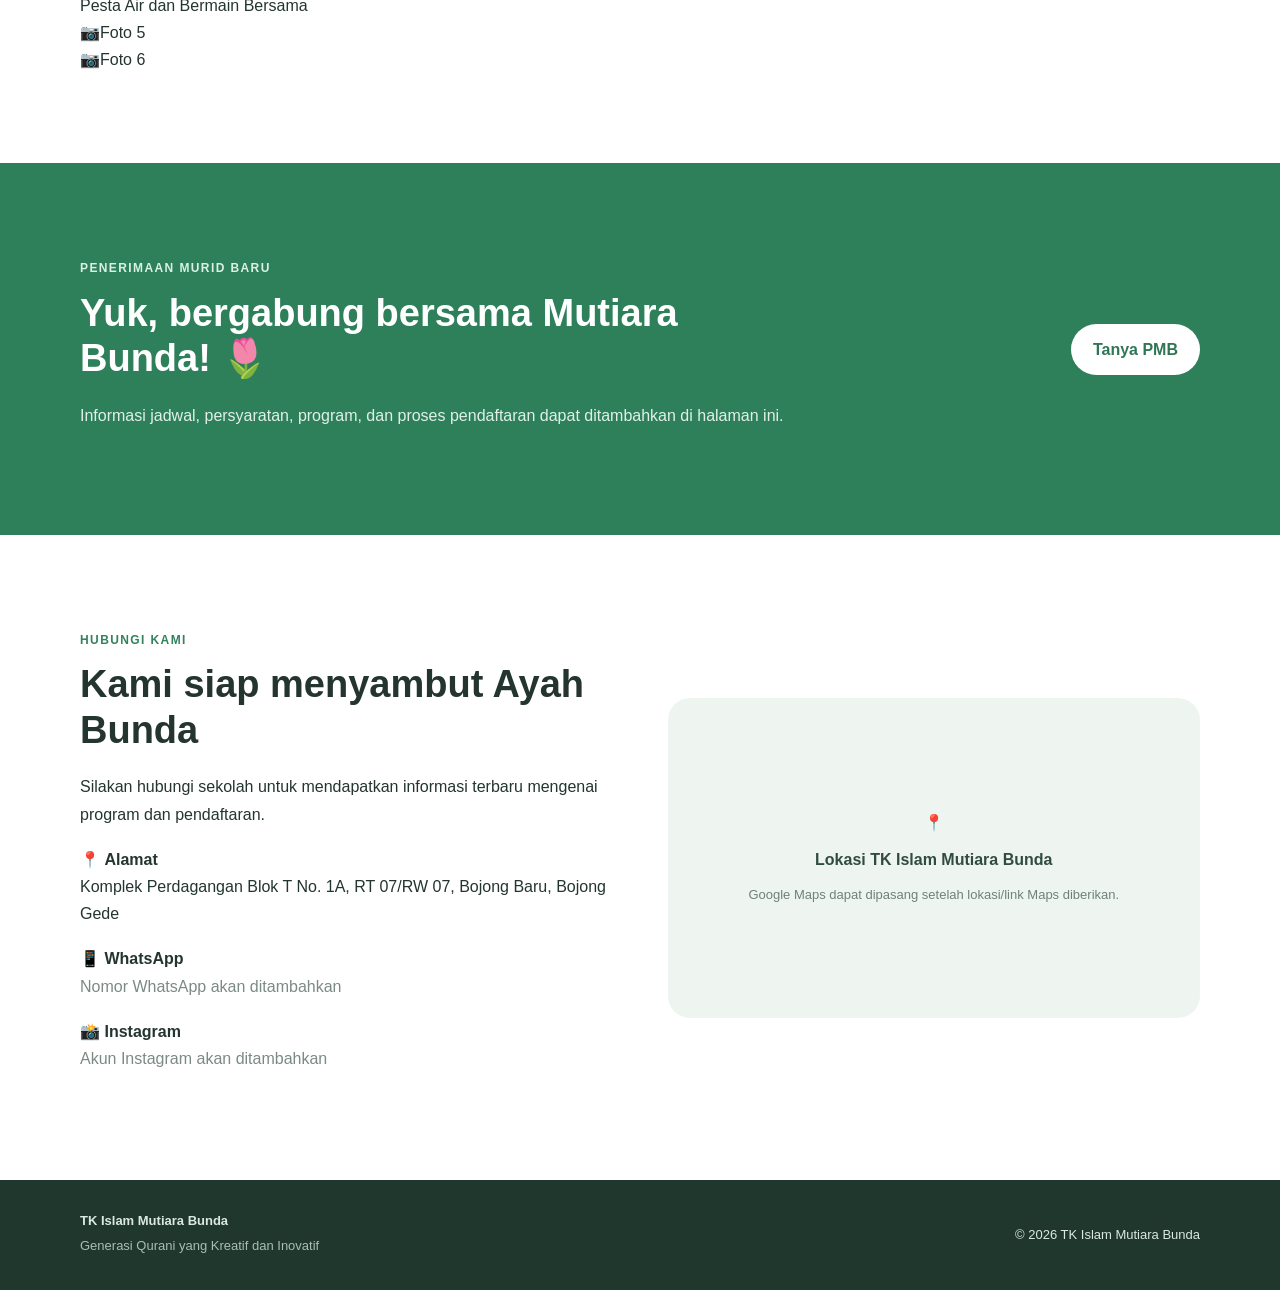
==== commit 7ad8982e: "Update photo section in index.html" ====
--- a/index.html
+++ b/index.html
@@ -113,7 +113,9 @@
 </div><div>📷<span><img src="PORSENI1.jpeg" alt="PORSENI dan Pentas Budaya">
     <span>PORSENI dan Pentas Budaya</span>
 </div></div>
-      <div>📷<span>Foto 4</span></div><div>📷<span>Foto 5</span></div><div>📷<span>Foto 6</span></div>
+      <div>📷<span><img src="PESTA KELAS1.jpeg" alt="Pesta Air dan Bermain Bersama">
+    <span>Pesta Air dan Bermain Bersama</span>
+</div><div>📷<span>Foto 5</span></div><div>📷<span>Foto 6</span></div>
     </div>
   </div>
 </section>
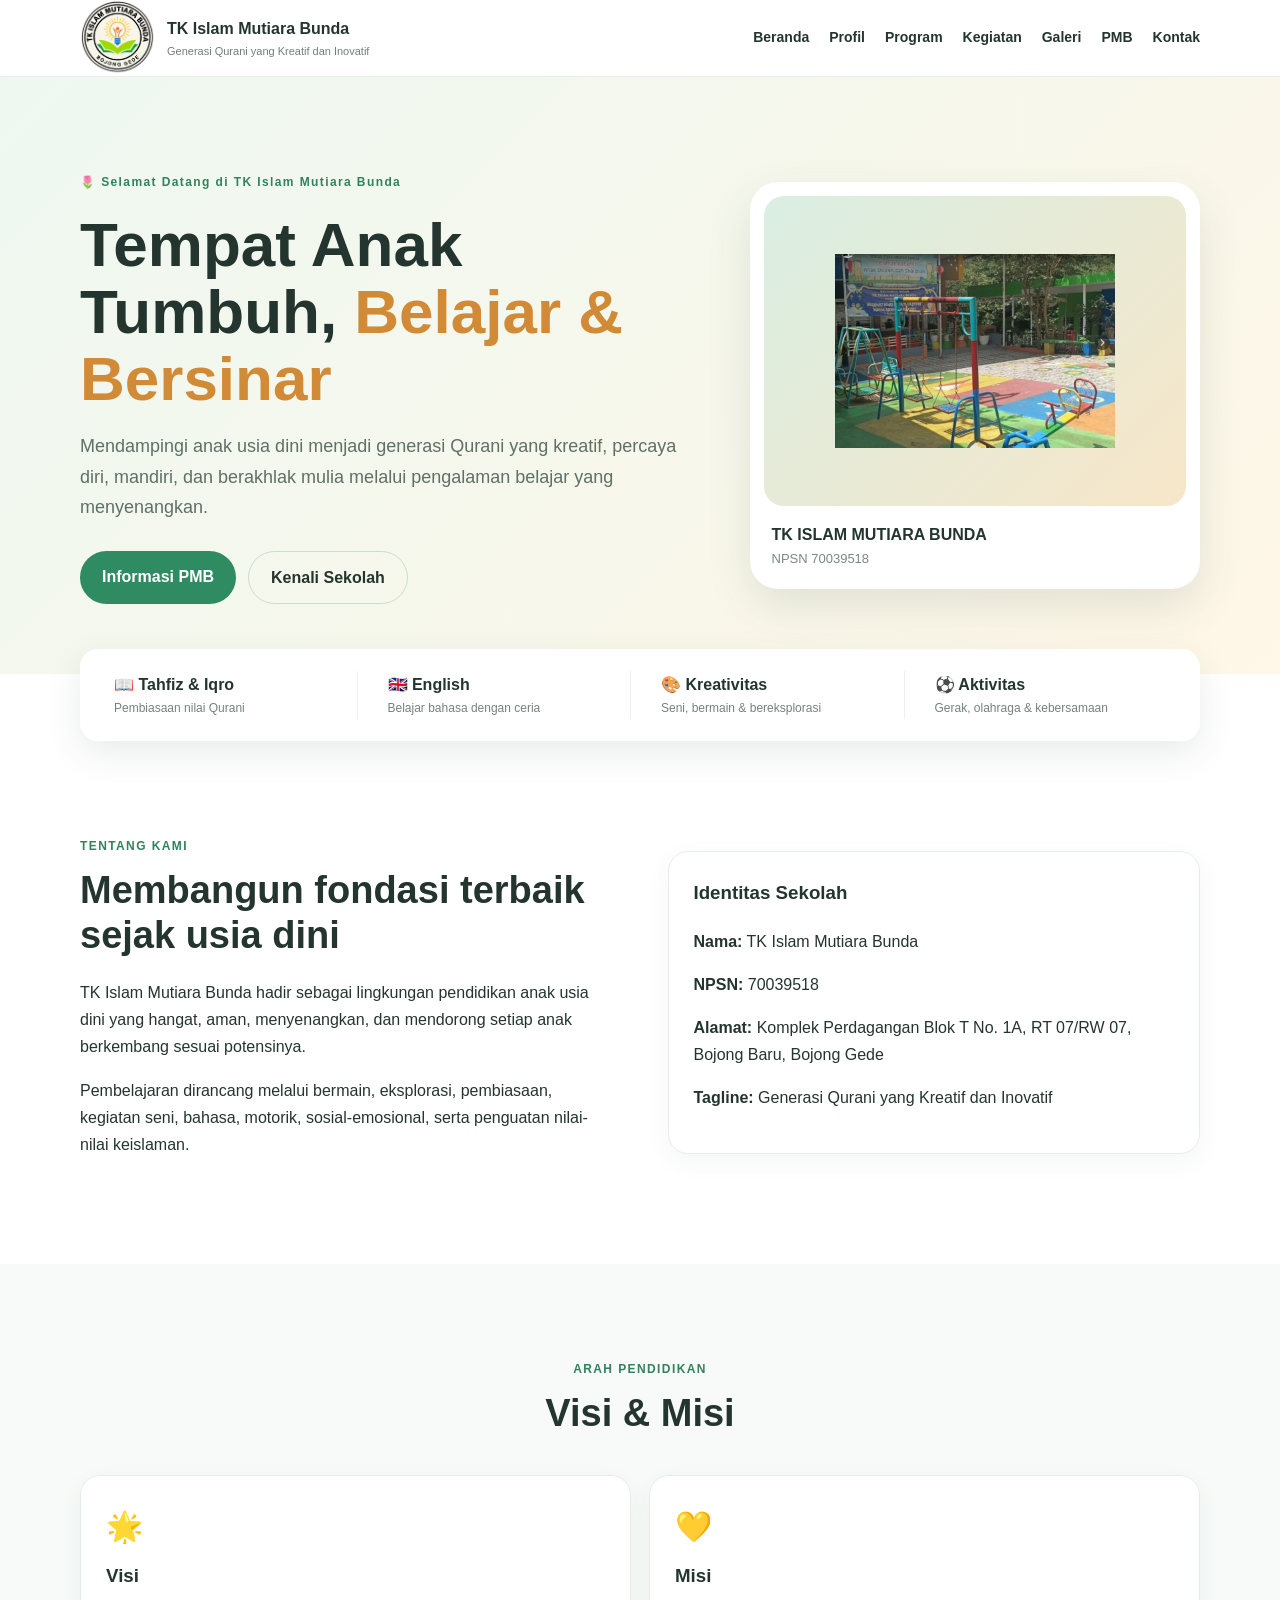
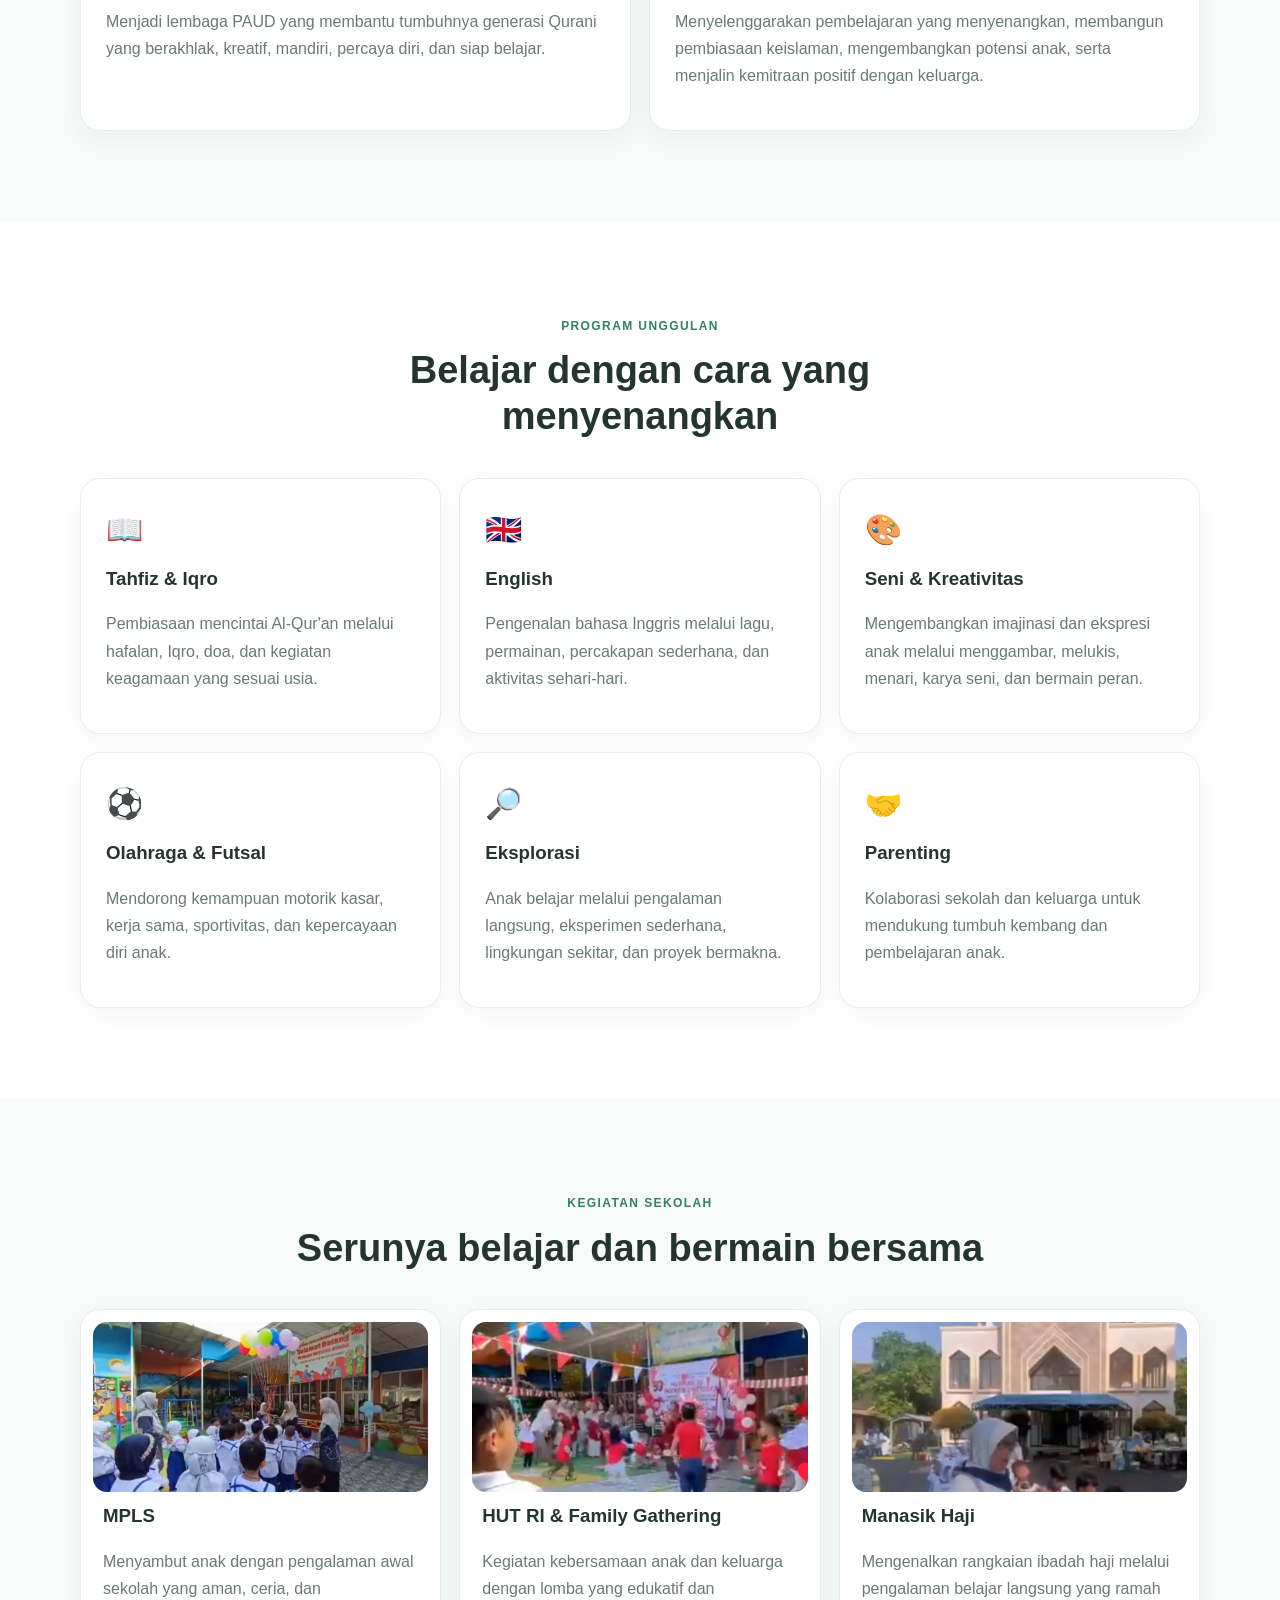
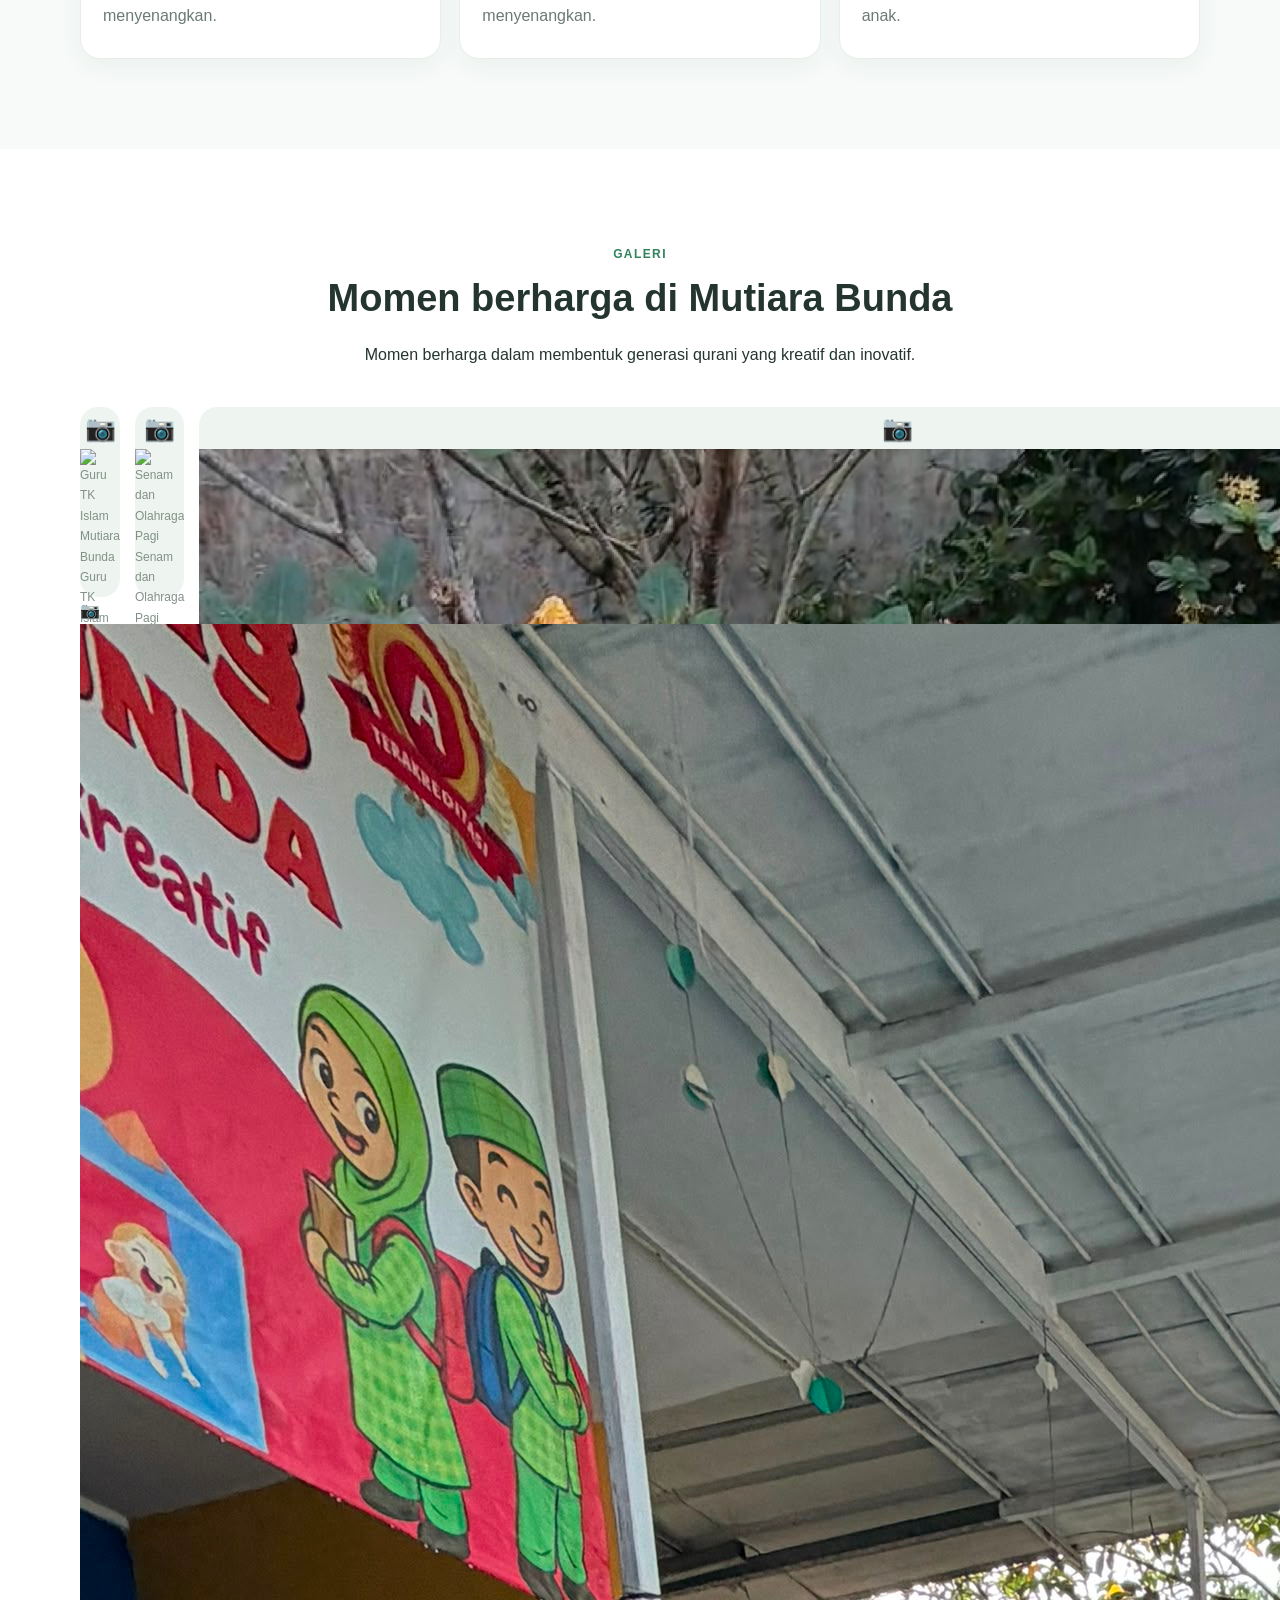
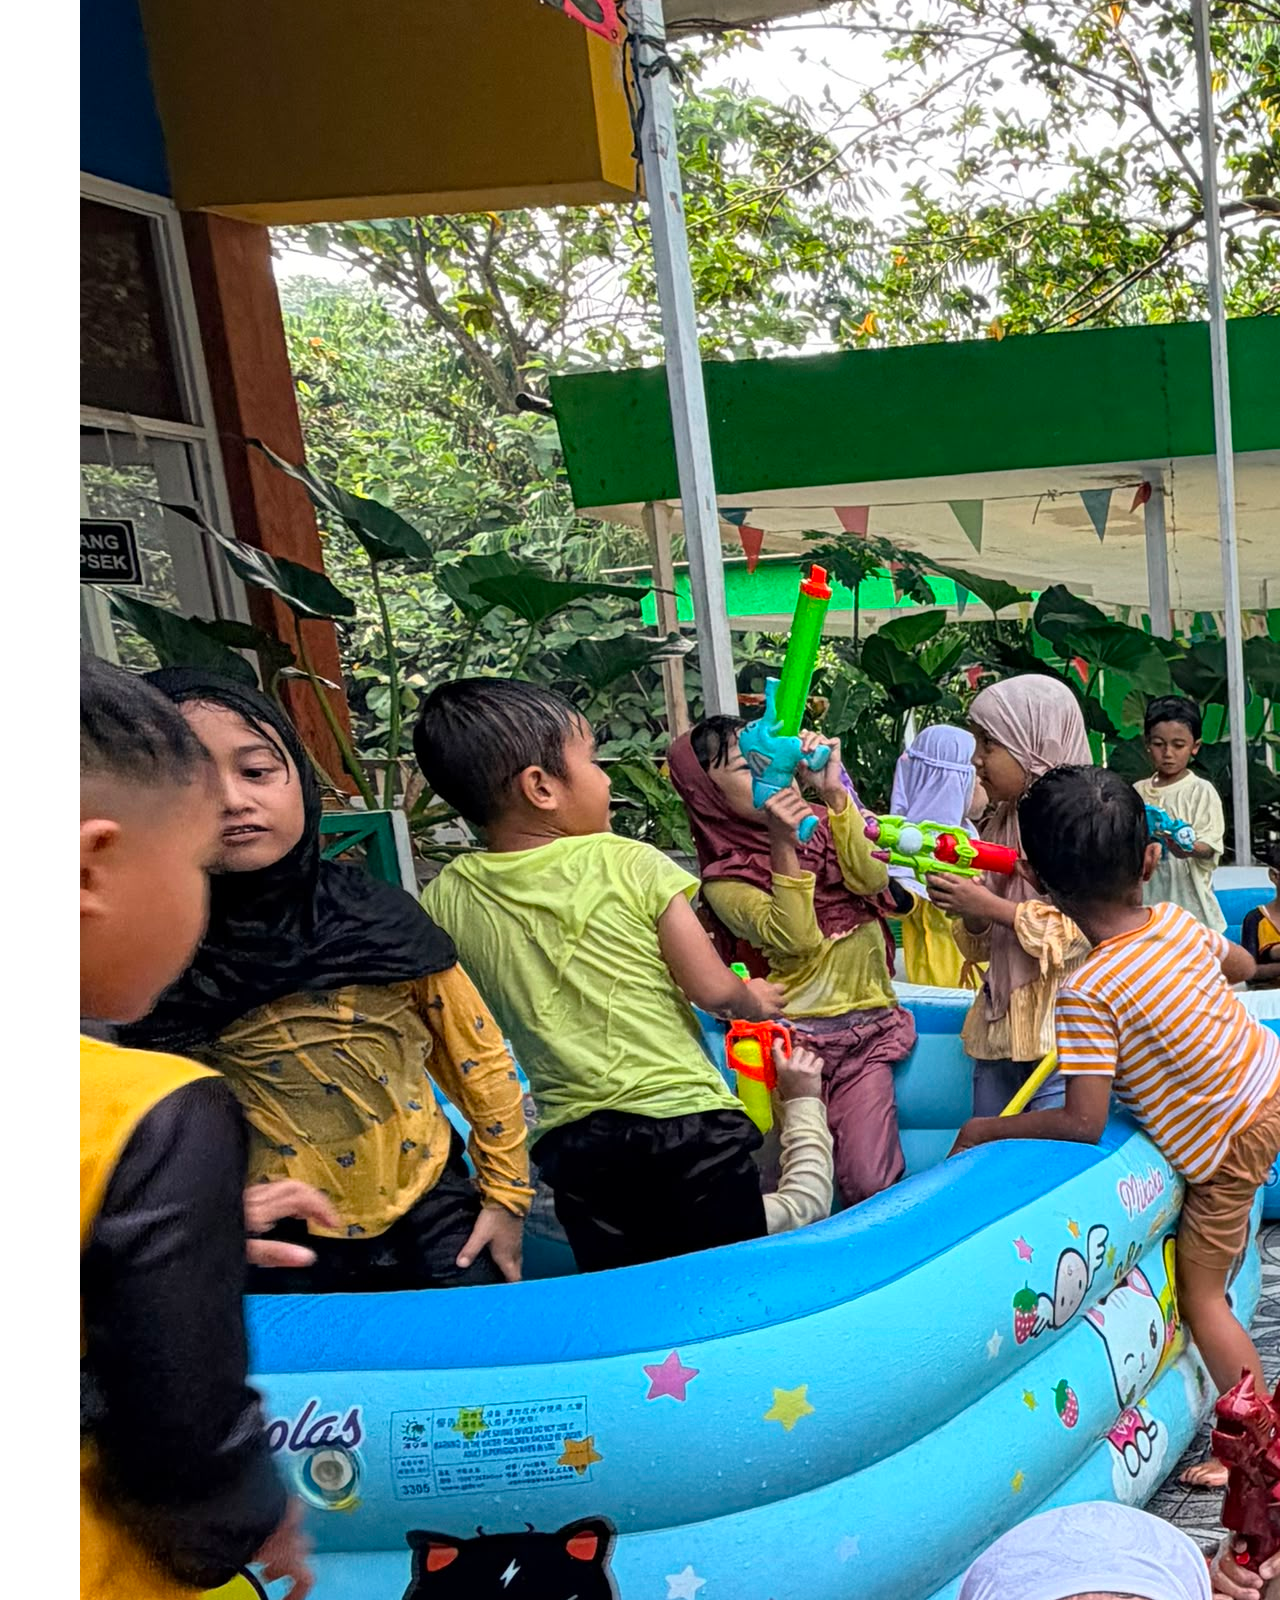
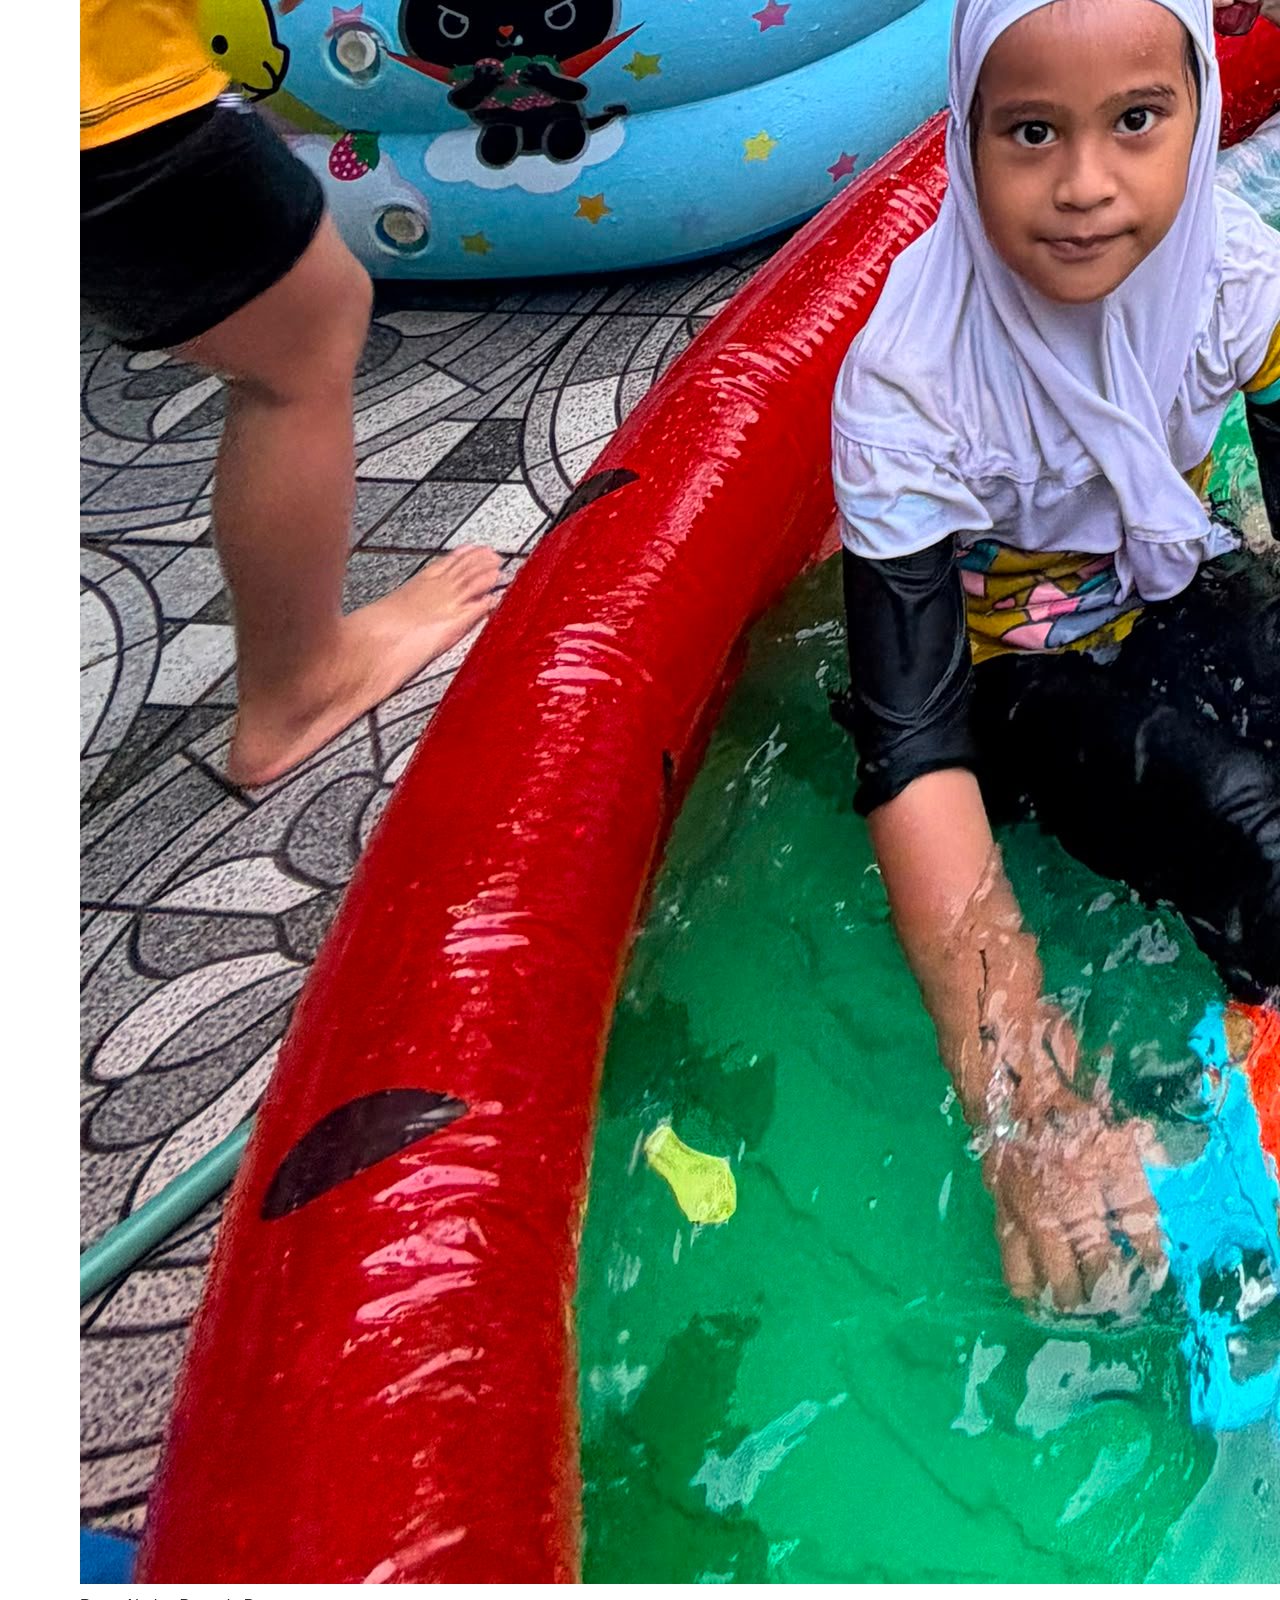
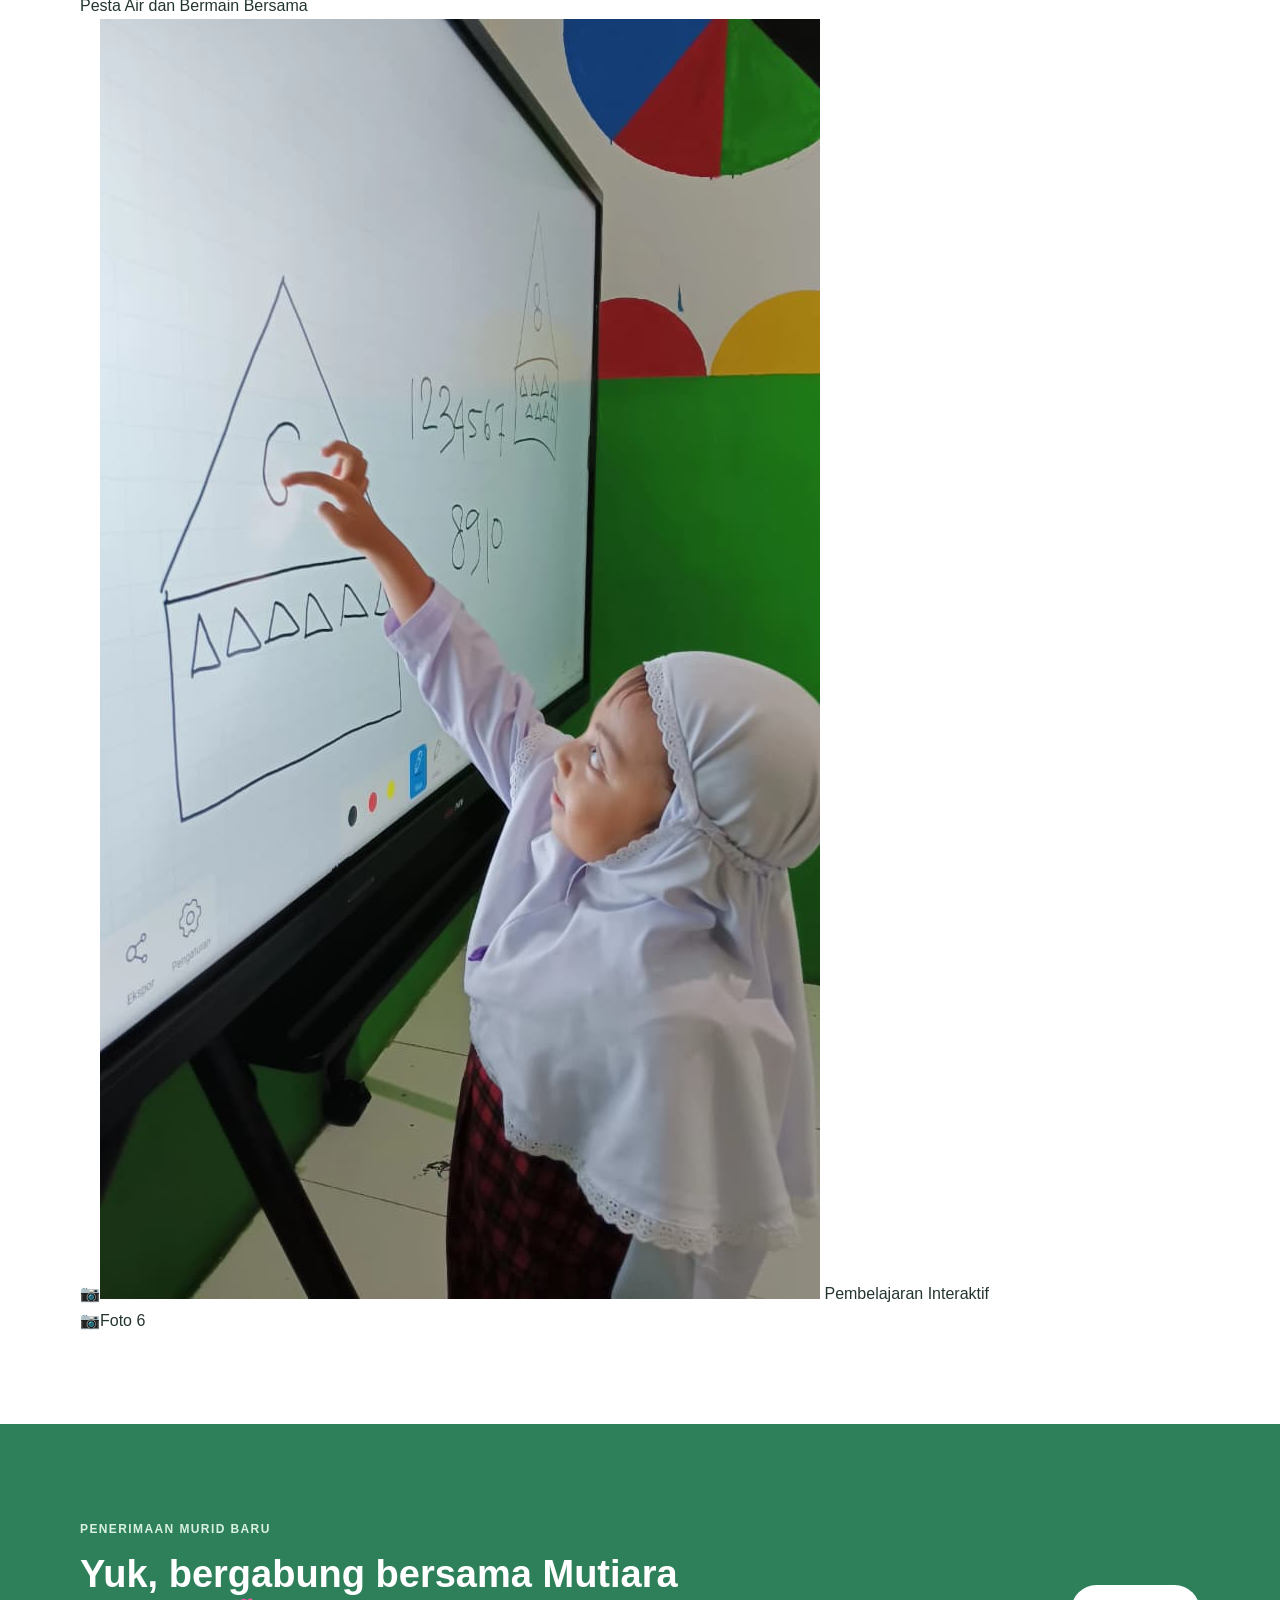
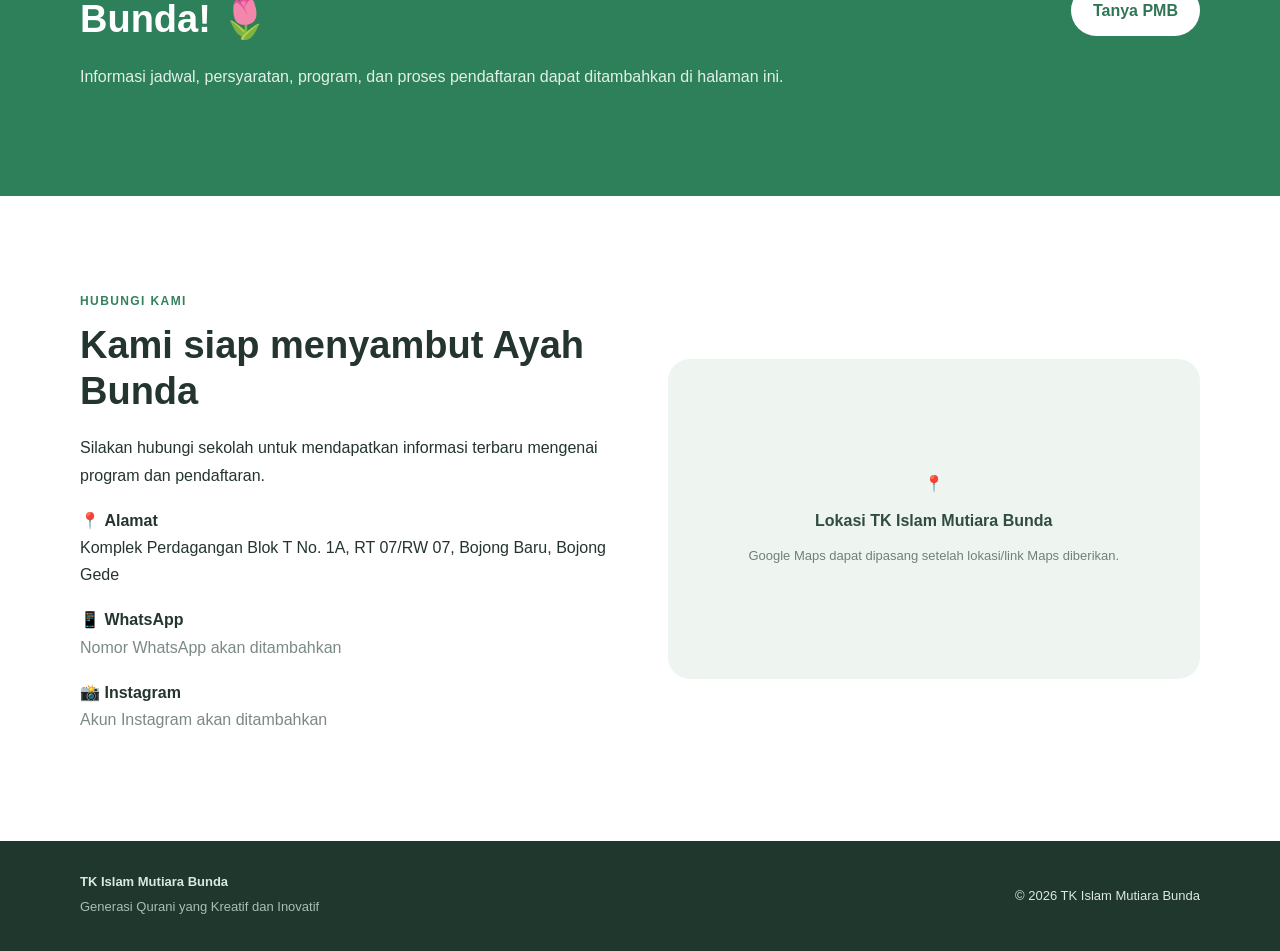
==== commit 9cd5bb54: "Update index.html with new content Added new image and description for Pembelajaran Interaktif." ====
--- a/index.html
+++ b/index.html
@@ -115,7 +115,9 @@
 </div></div>
       <div>📷<span><img src="PESTA KELAS1.jpeg" alt="Pesta Air dan Bermain Bersama">
     <span>Pesta Air dan Bermain Bersama</span>
-</div><div>📷<span>Foto 5</span></div><div>📷<span>Foto 6</span></div>
+</div><div>📷<span><img src="IFP.jpeg" alt="Pembelajaran Interaktif">
+    <span>Pembelajaran Interaktif</span>
+</div><div>📷<span>Foto 6</span></div>
     </div>
   </div>
 </section>
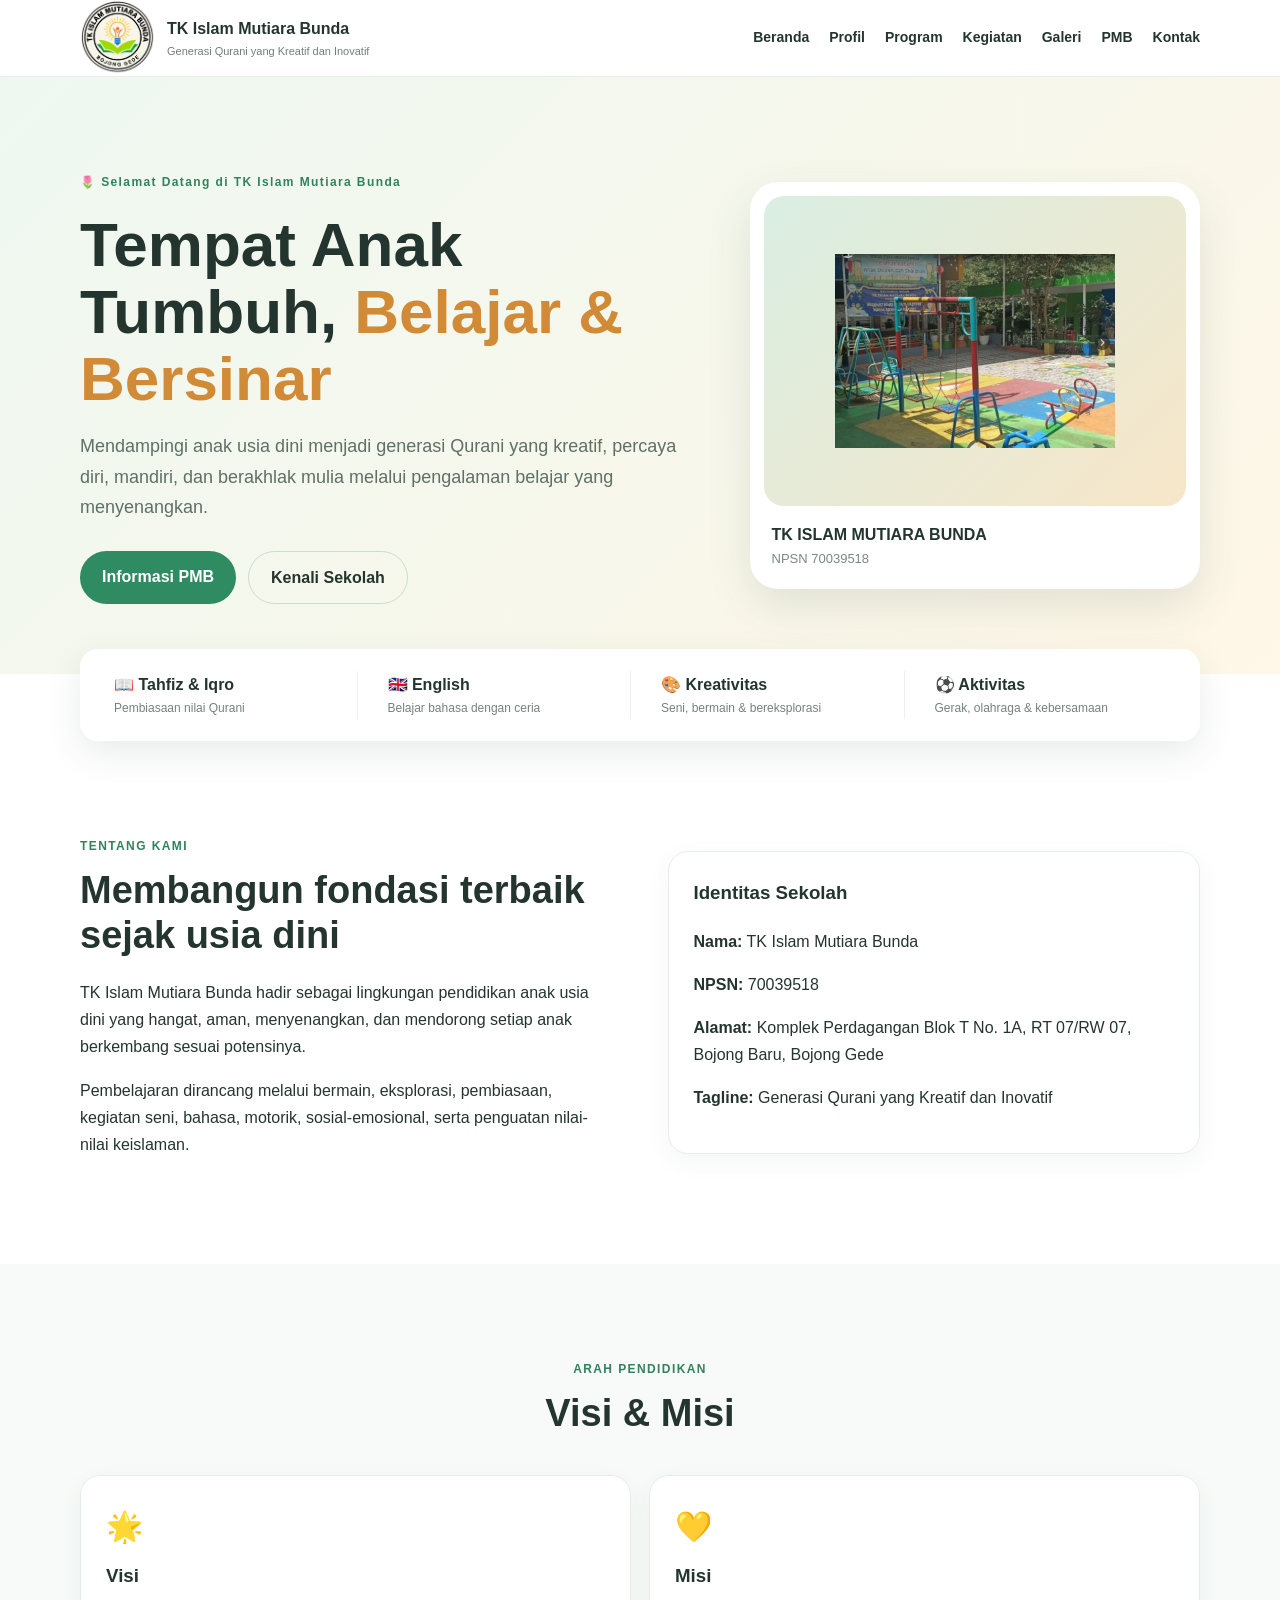
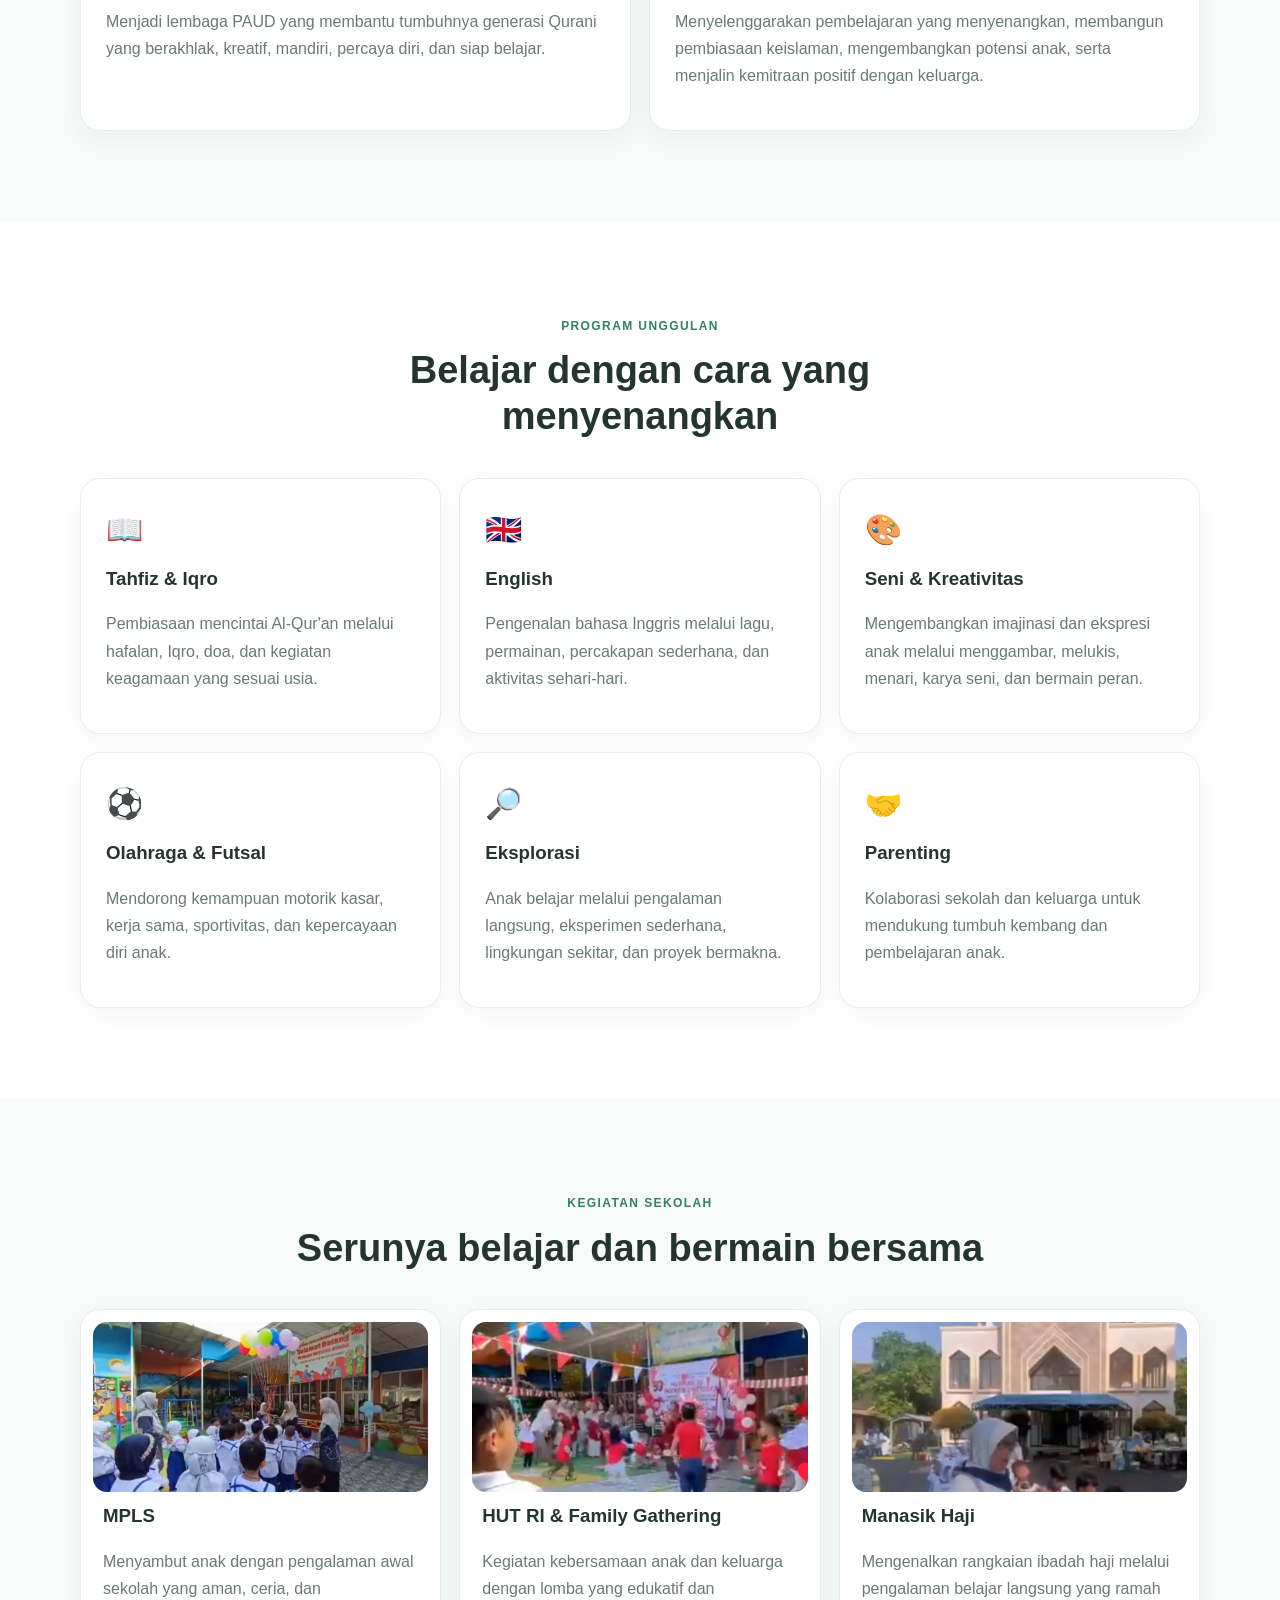
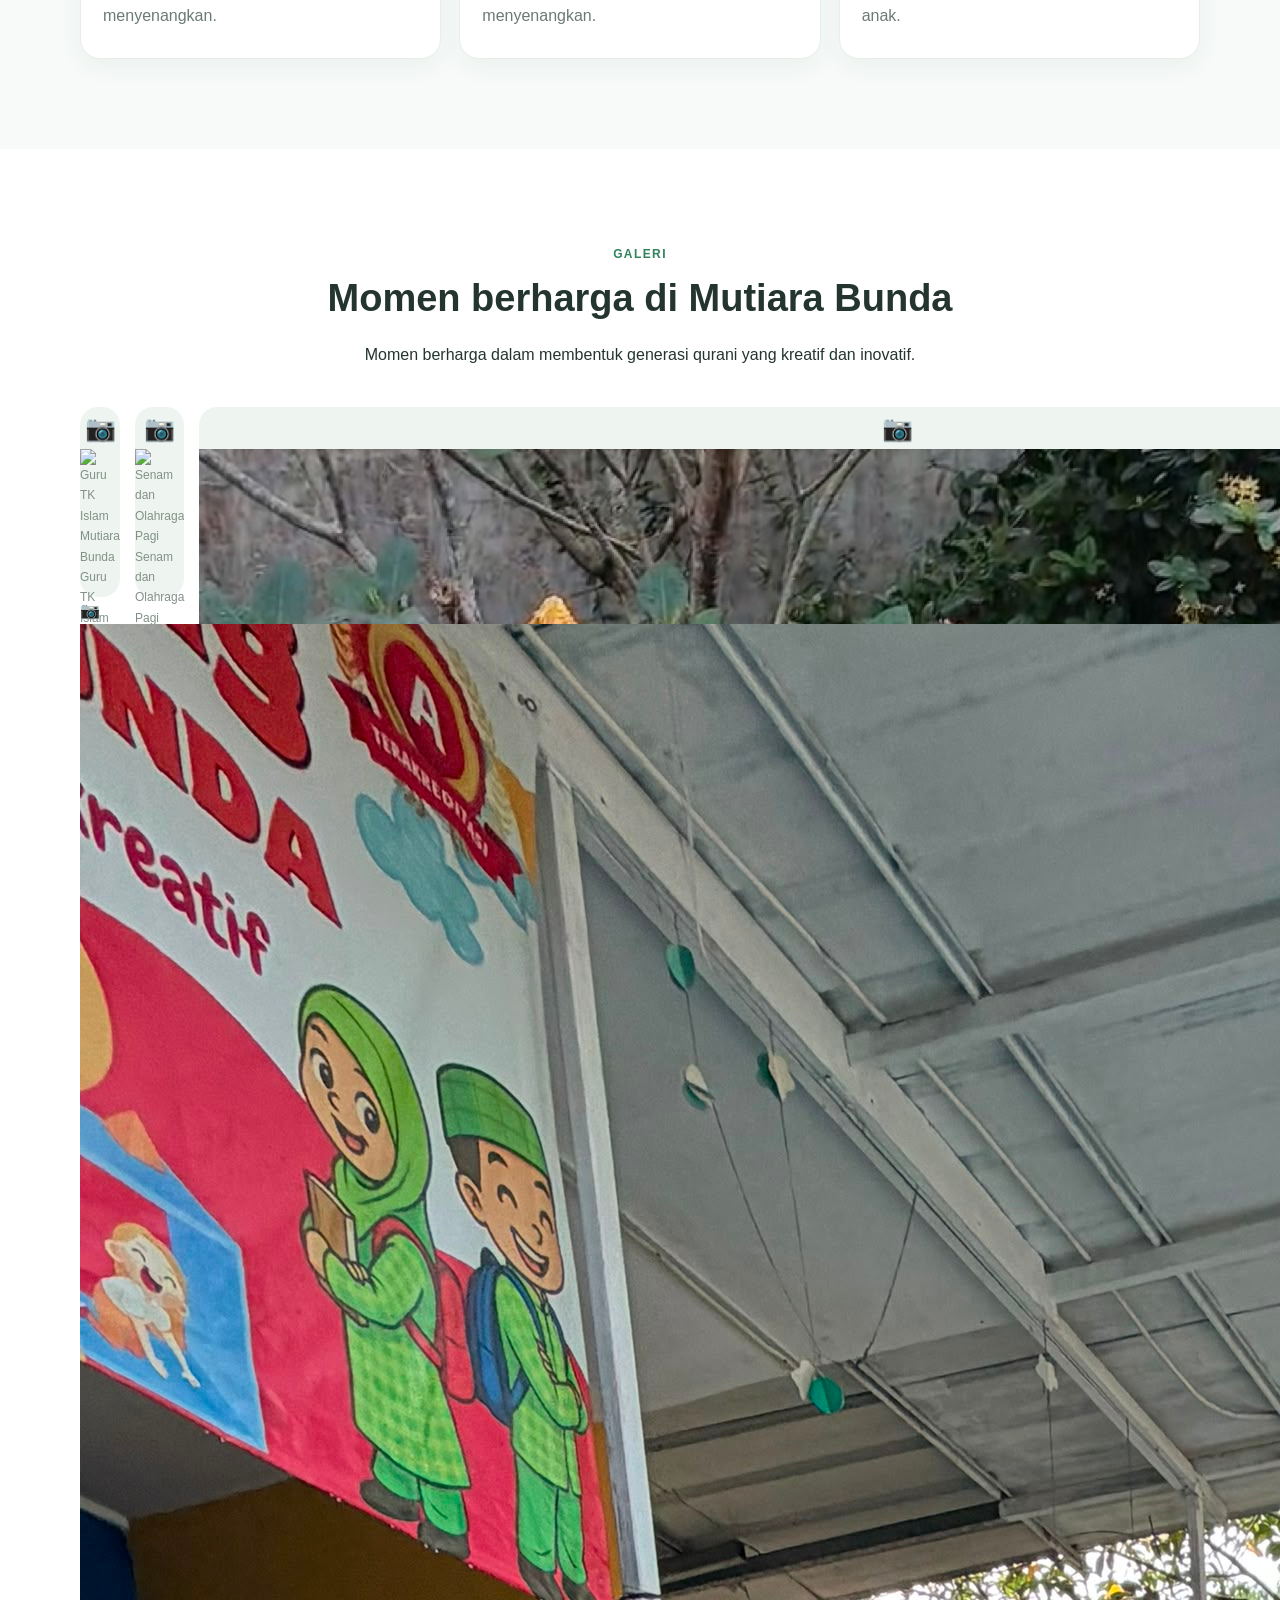
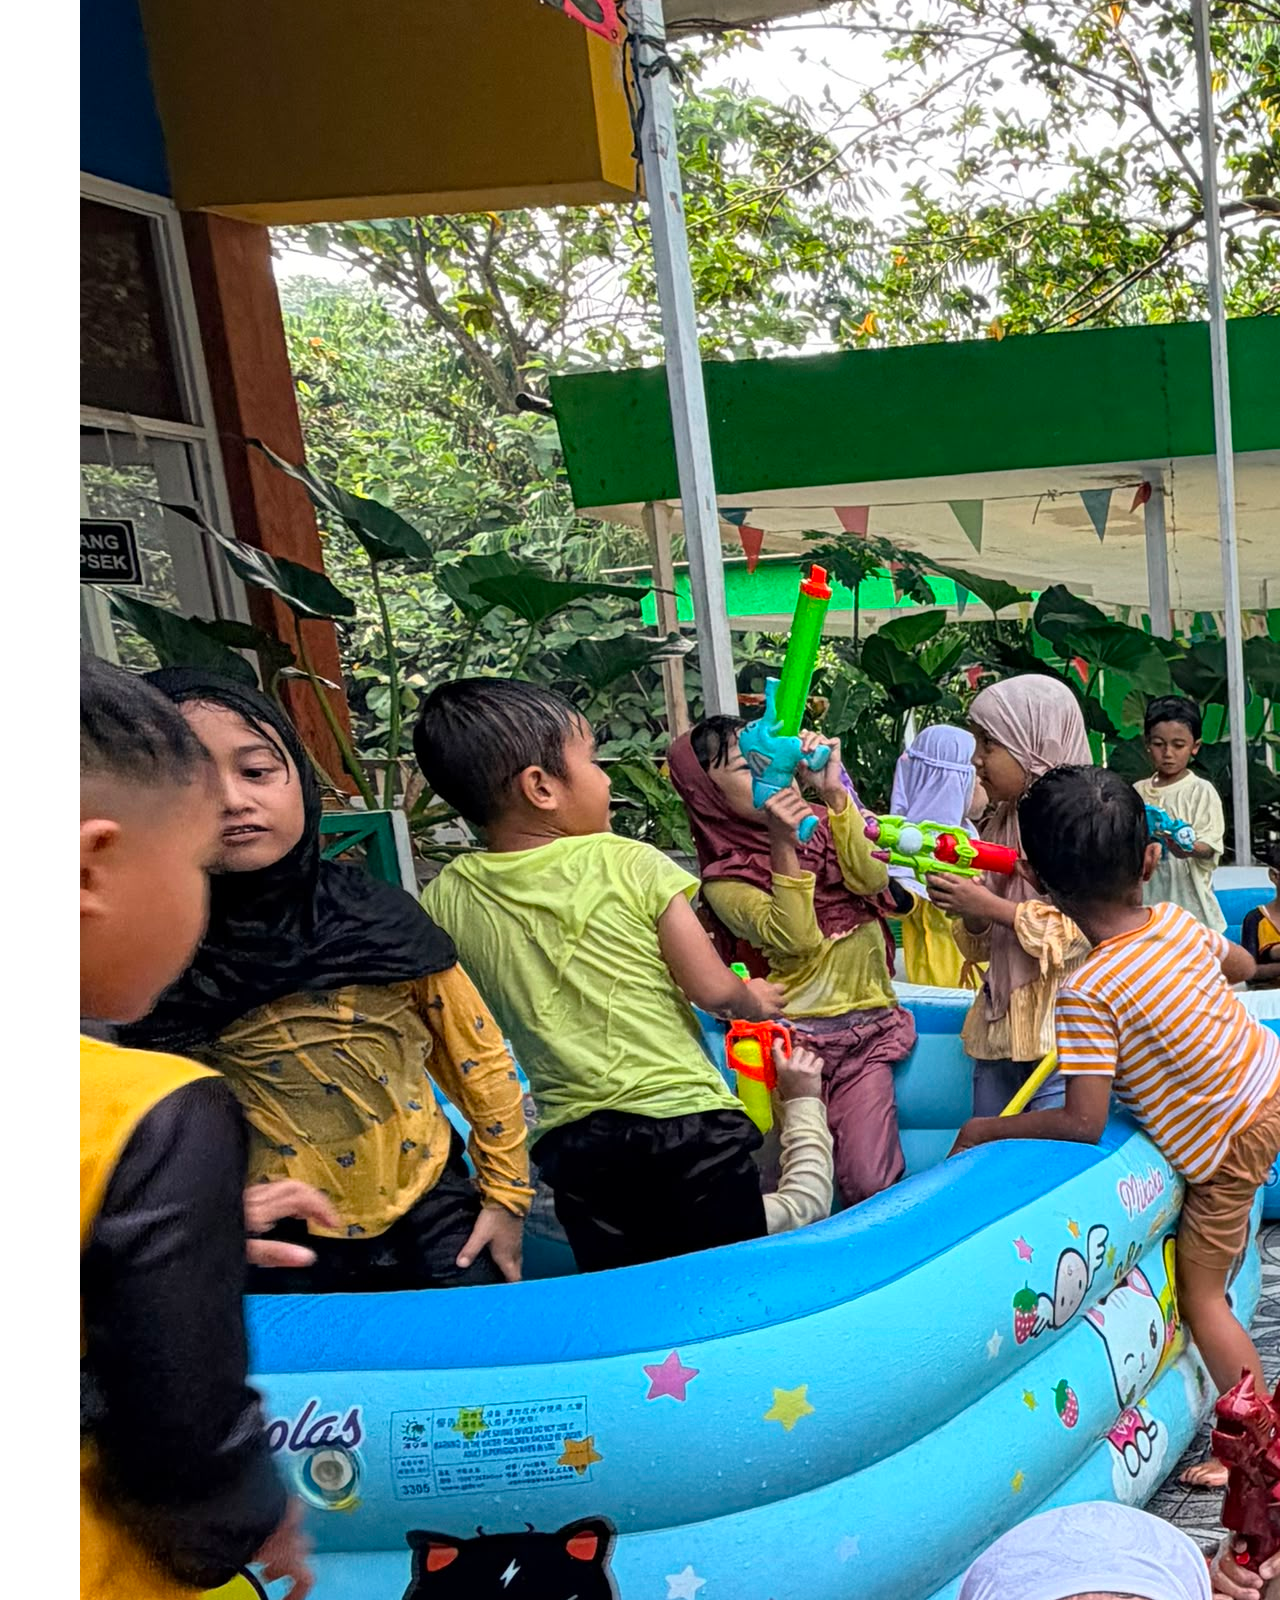
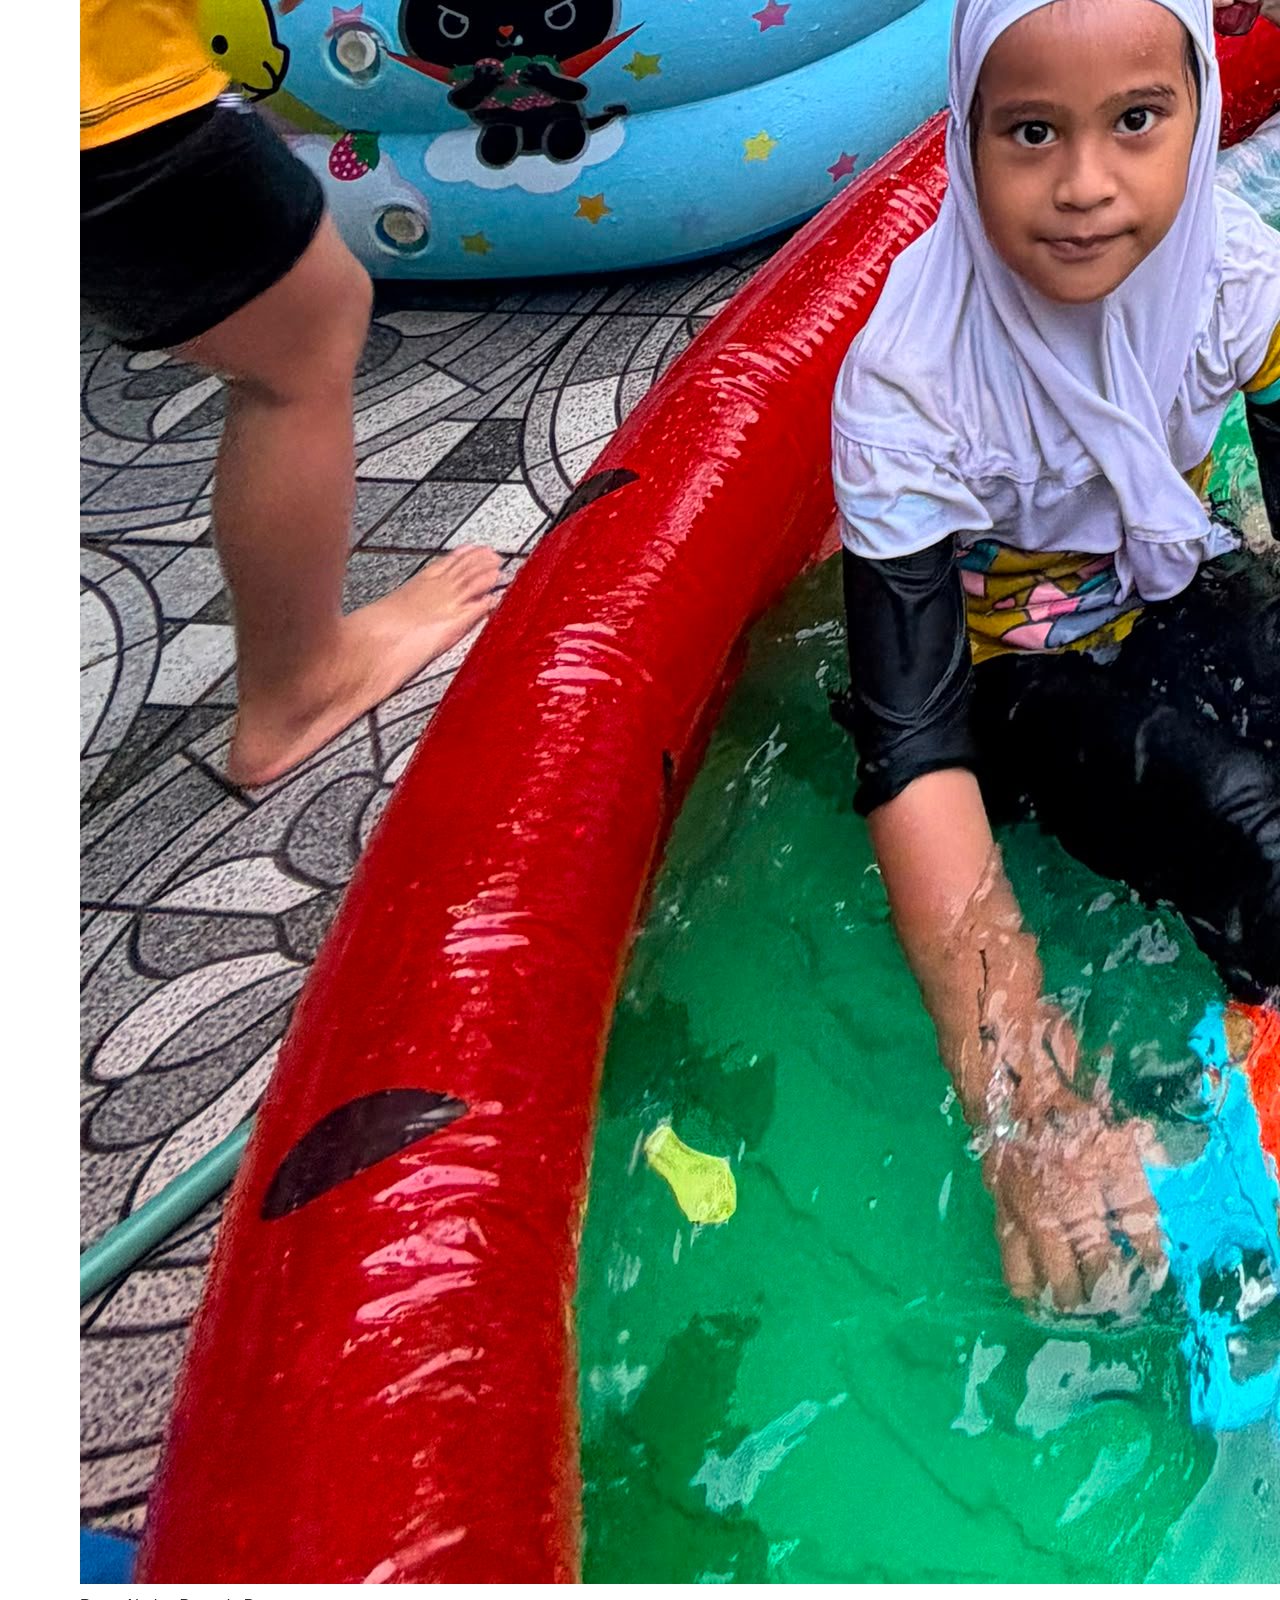
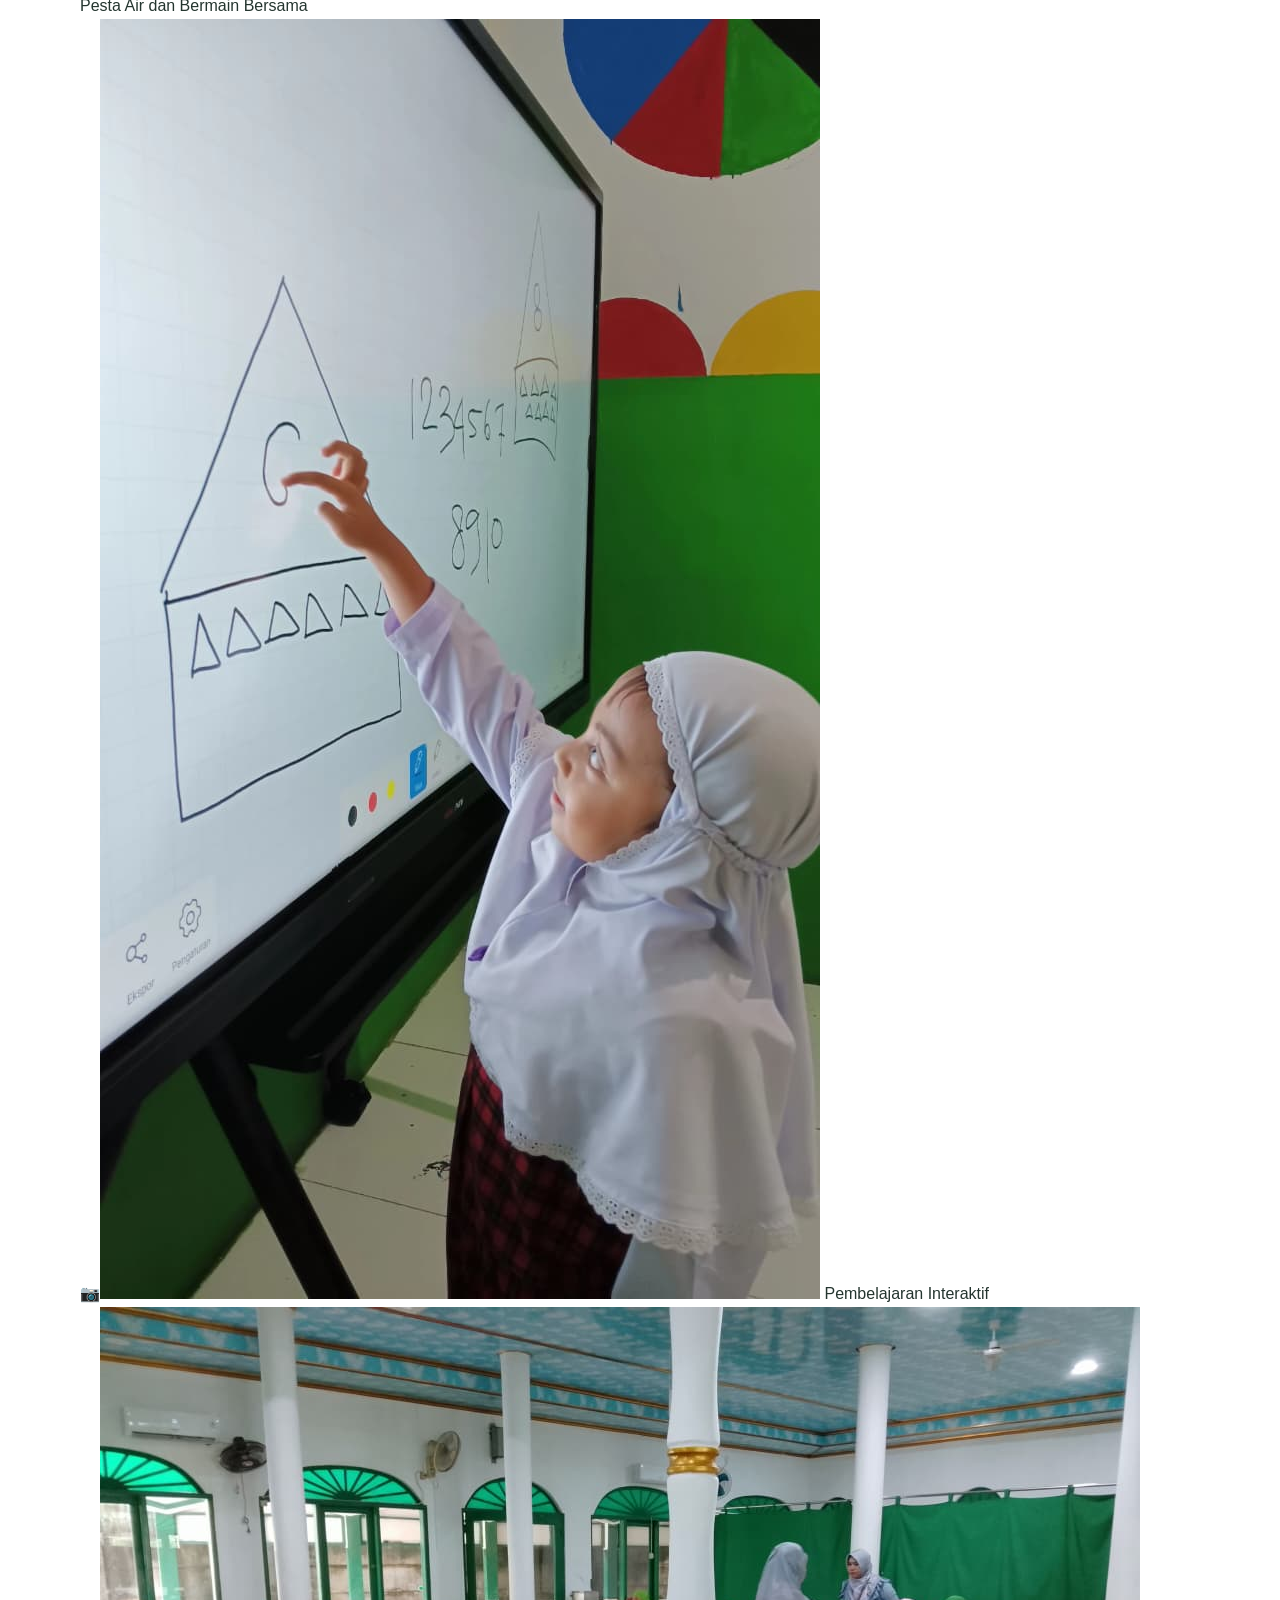
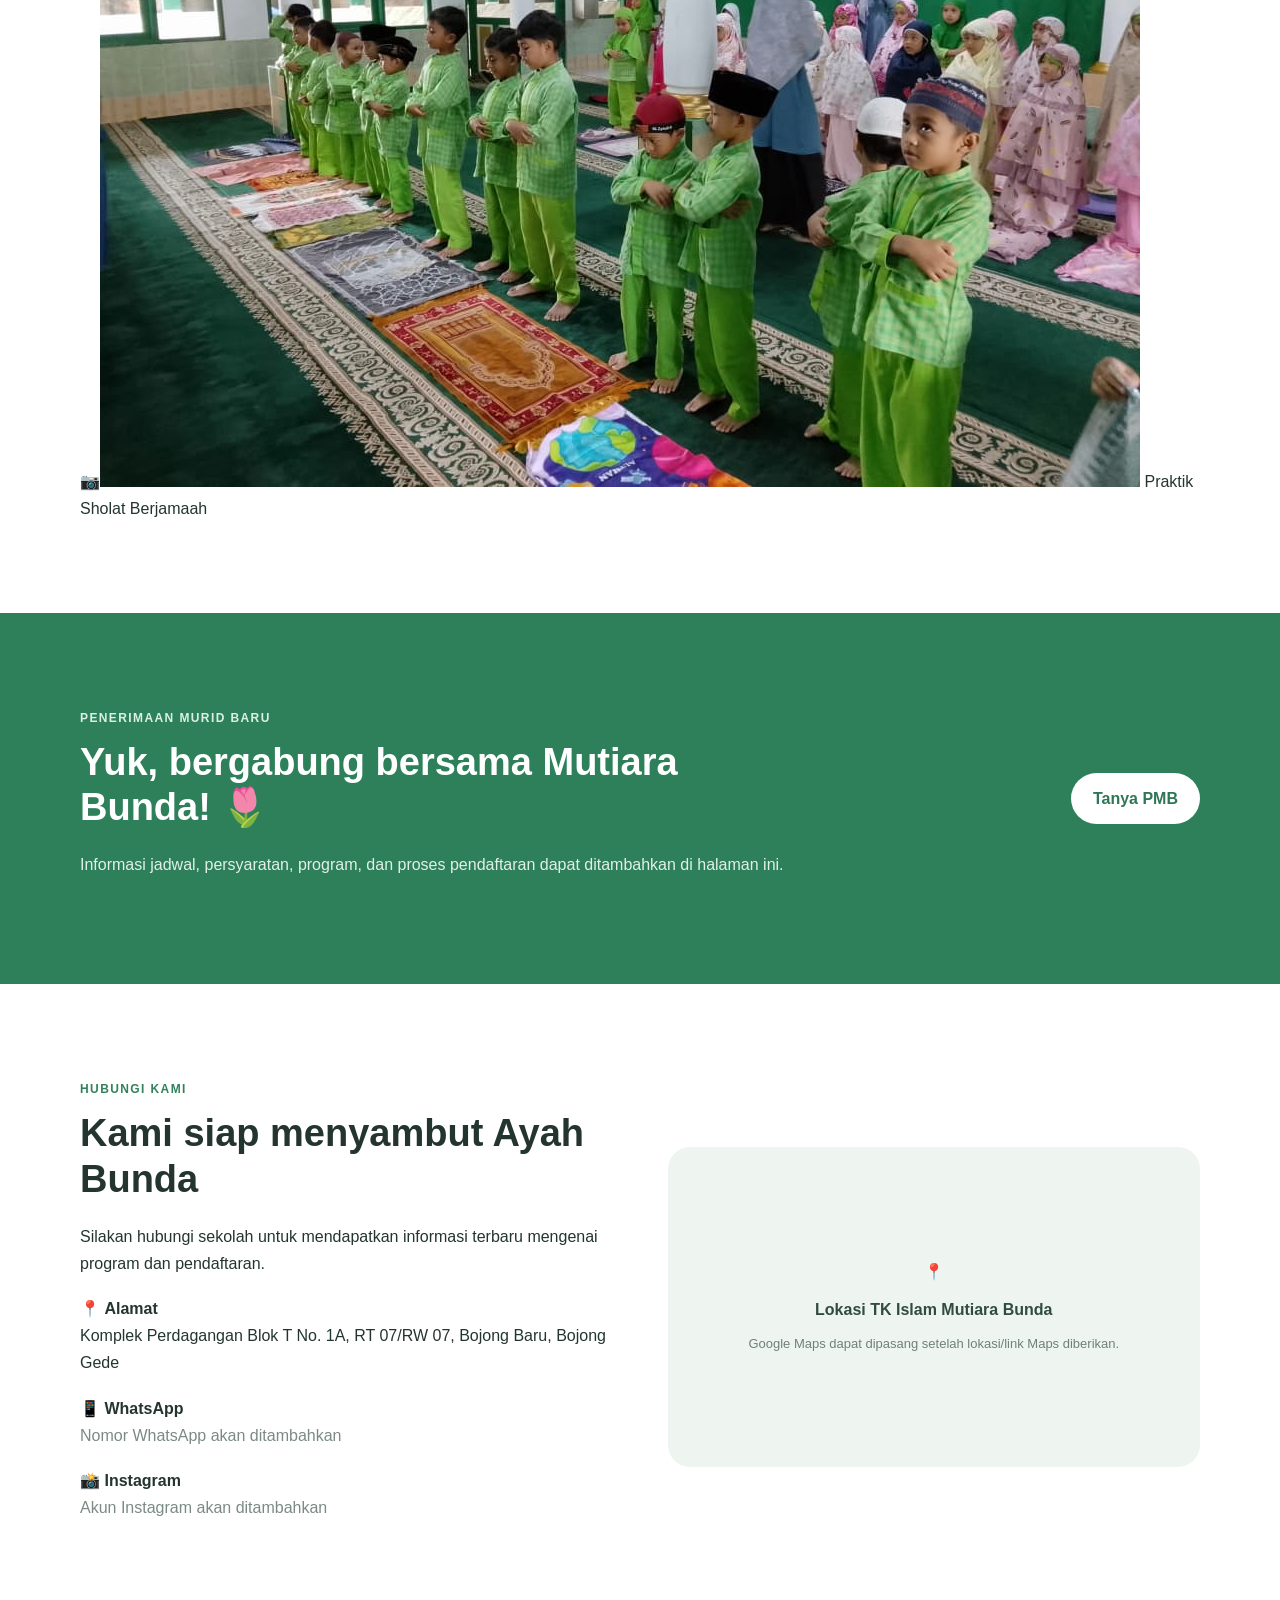
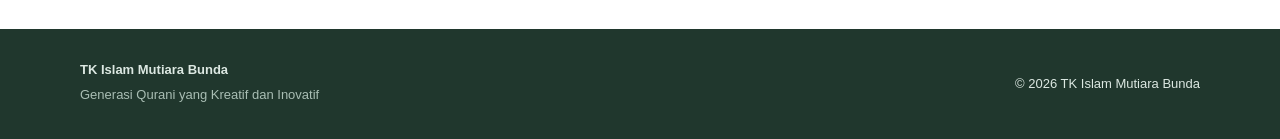
==== commit 195ca15b: "Add image and description for Sholat practice" ====
--- a/index.html
+++ b/index.html
@@ -117,7 +117,9 @@
     <span>Pesta Air dan Bermain Bersama</span>
 </div><div>📷<span><img src="IFP.jpeg" alt="Pembelajaran Interaktif">
     <span>Pembelajaran Interaktif</span>
-</div><div>📷<span>Foto 6</span></div>
+</div><div>📷<span><img src="SHOLAT.jpeg" alt="Praktik Sholat Berjamaah">
+    <span>Praktik Sholat Berjamaah</span>
+</div></div>
     </div>
   </div>
 </section>
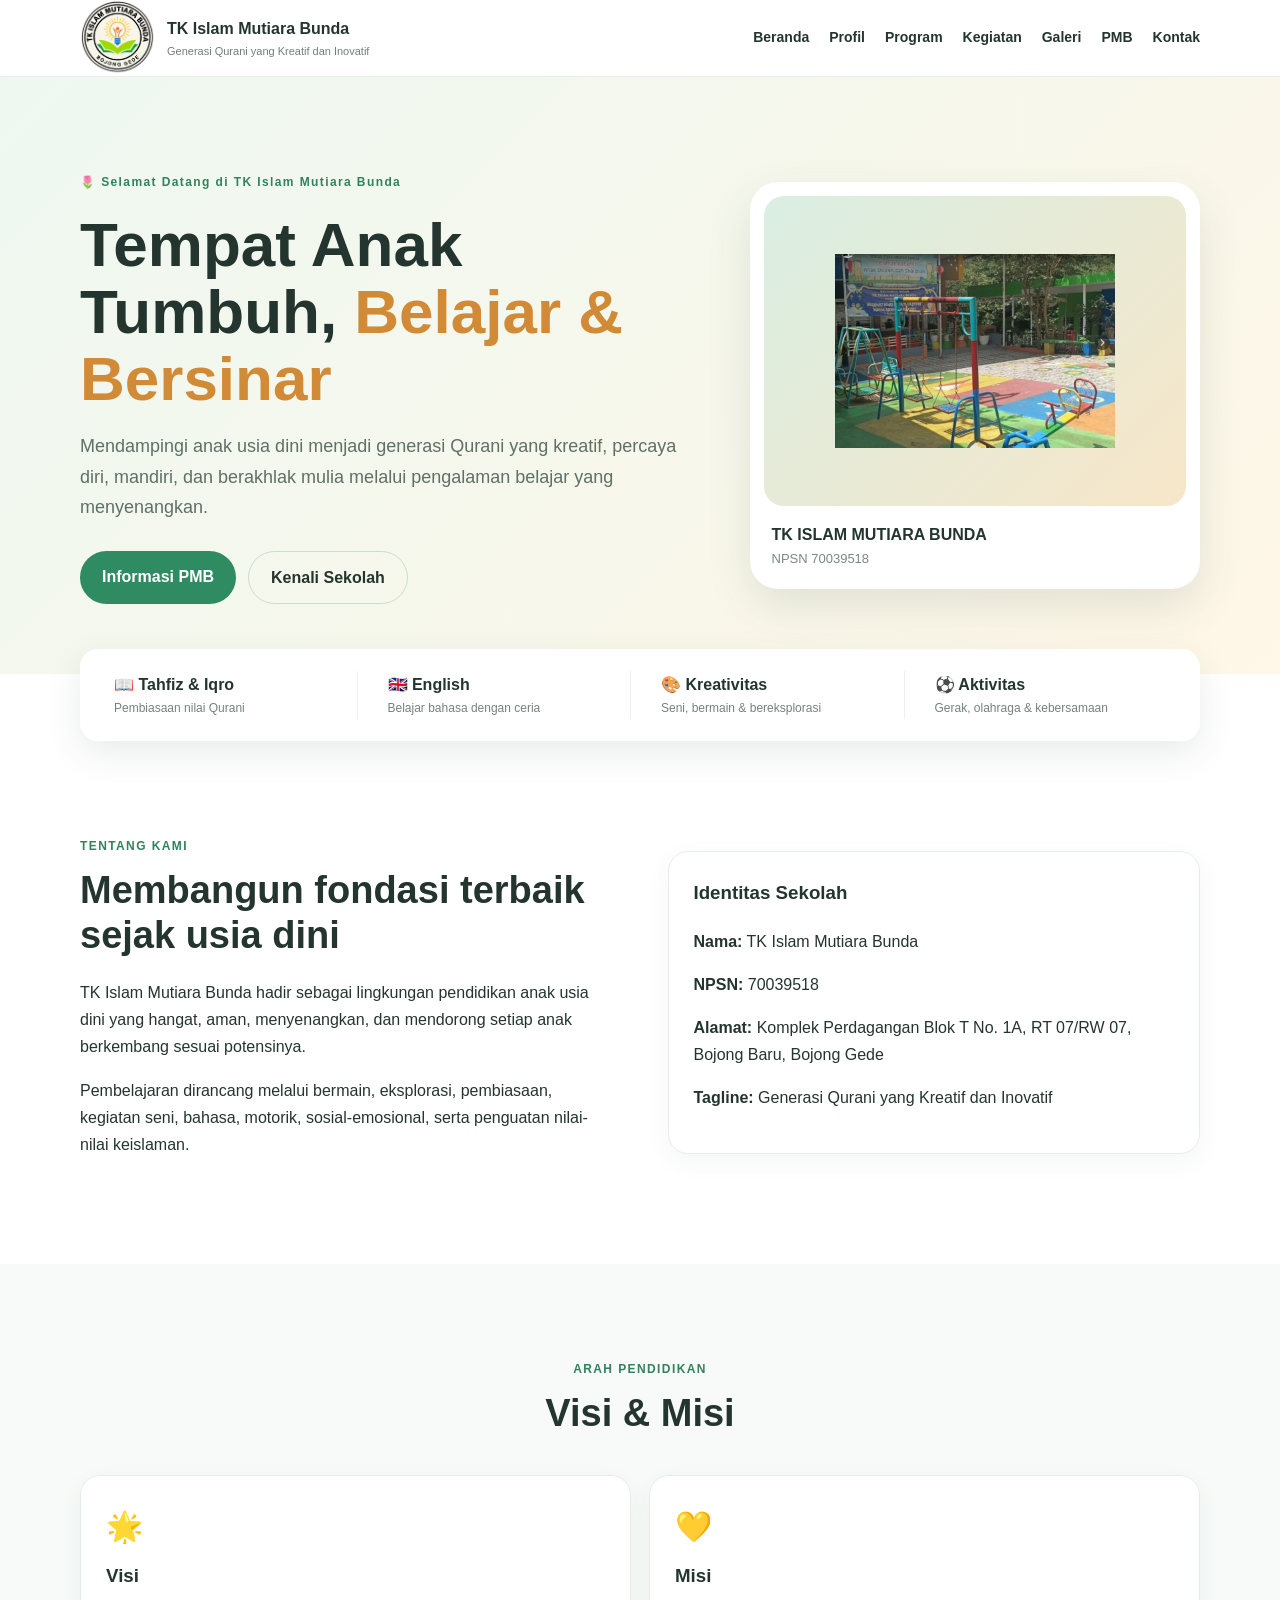
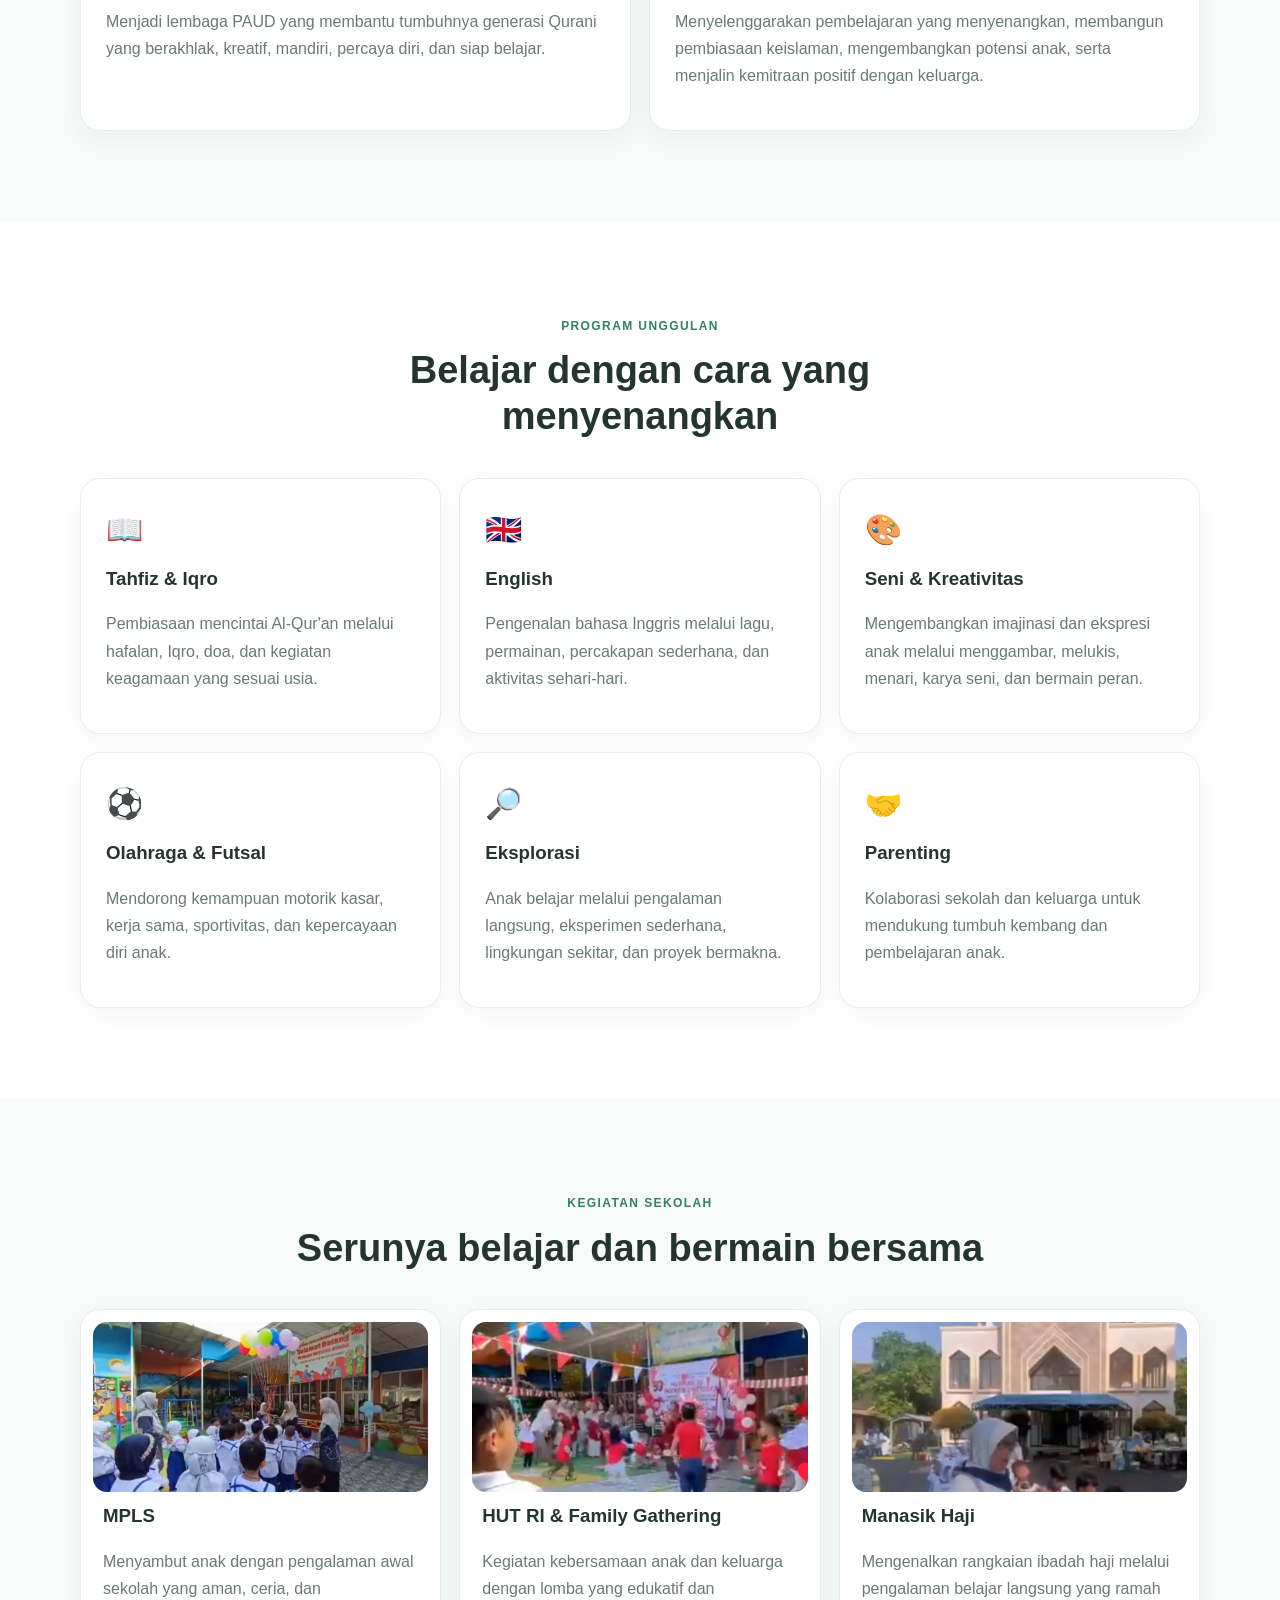
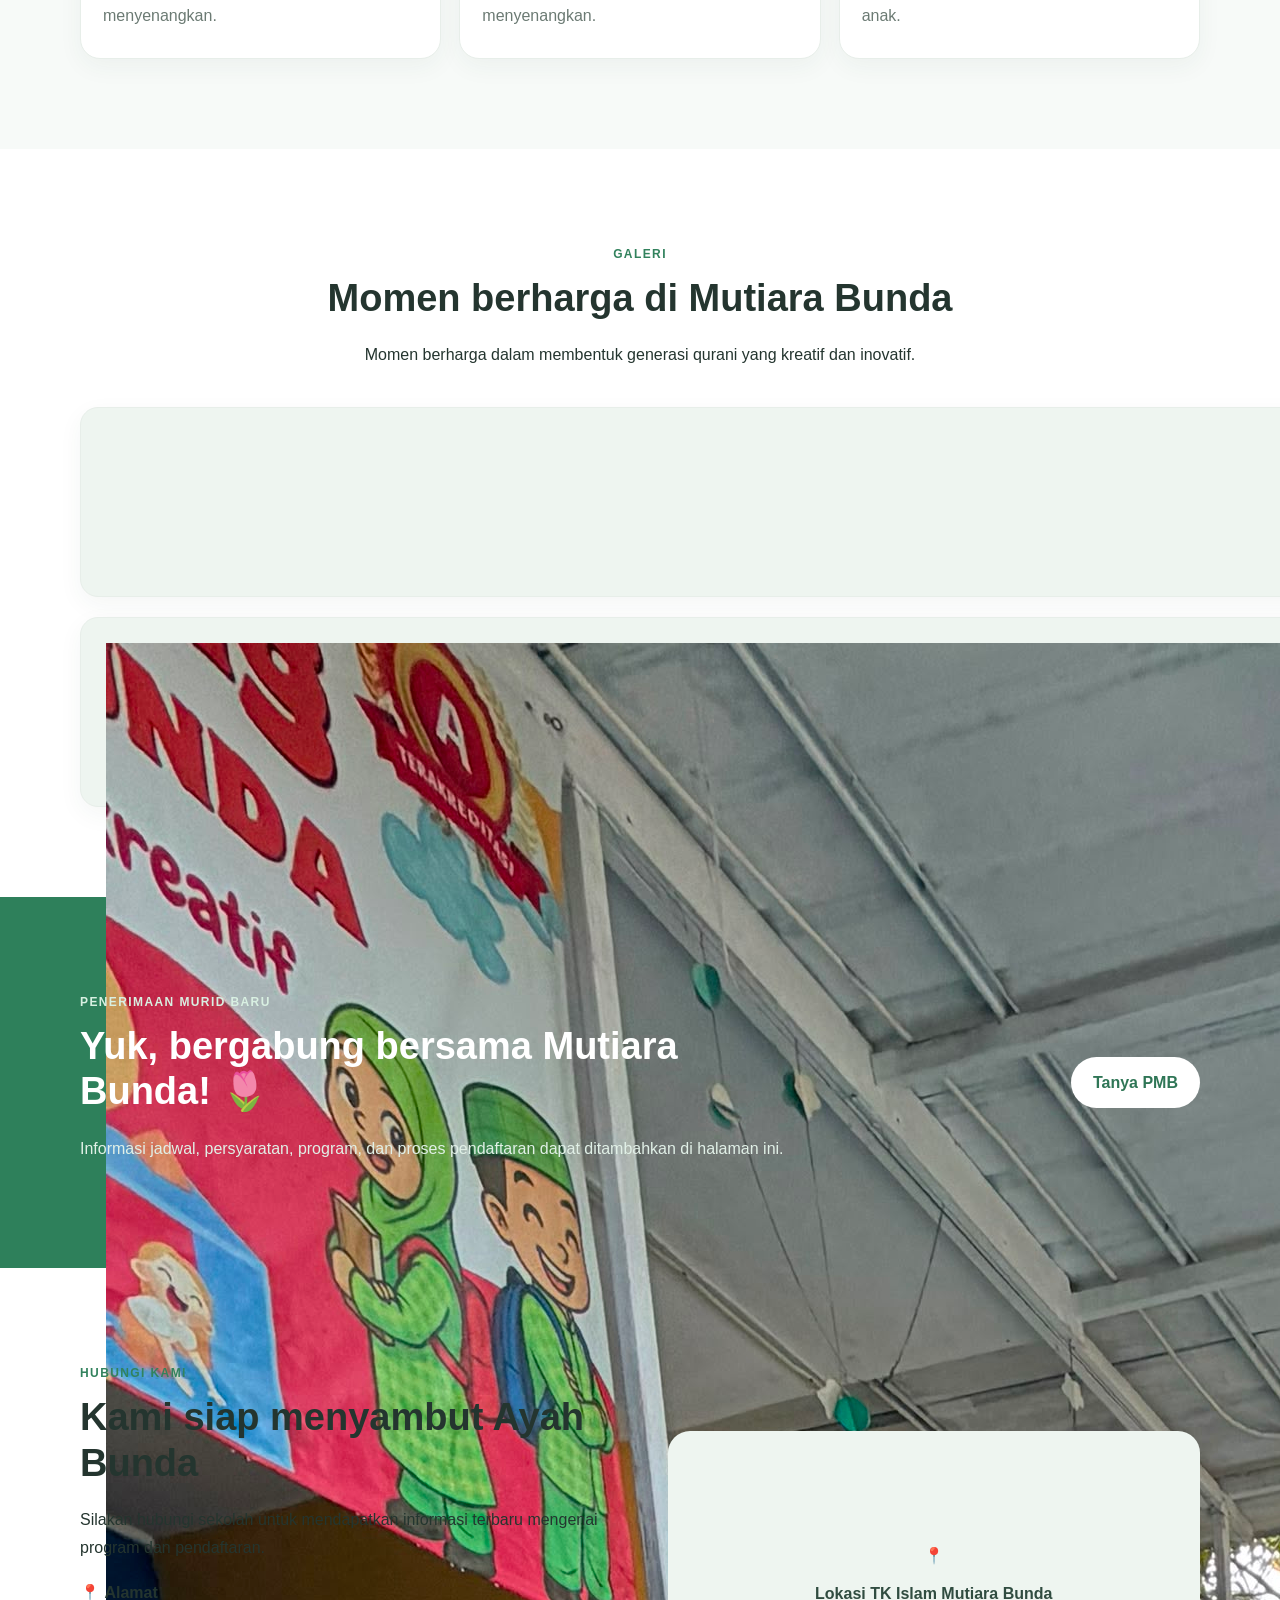
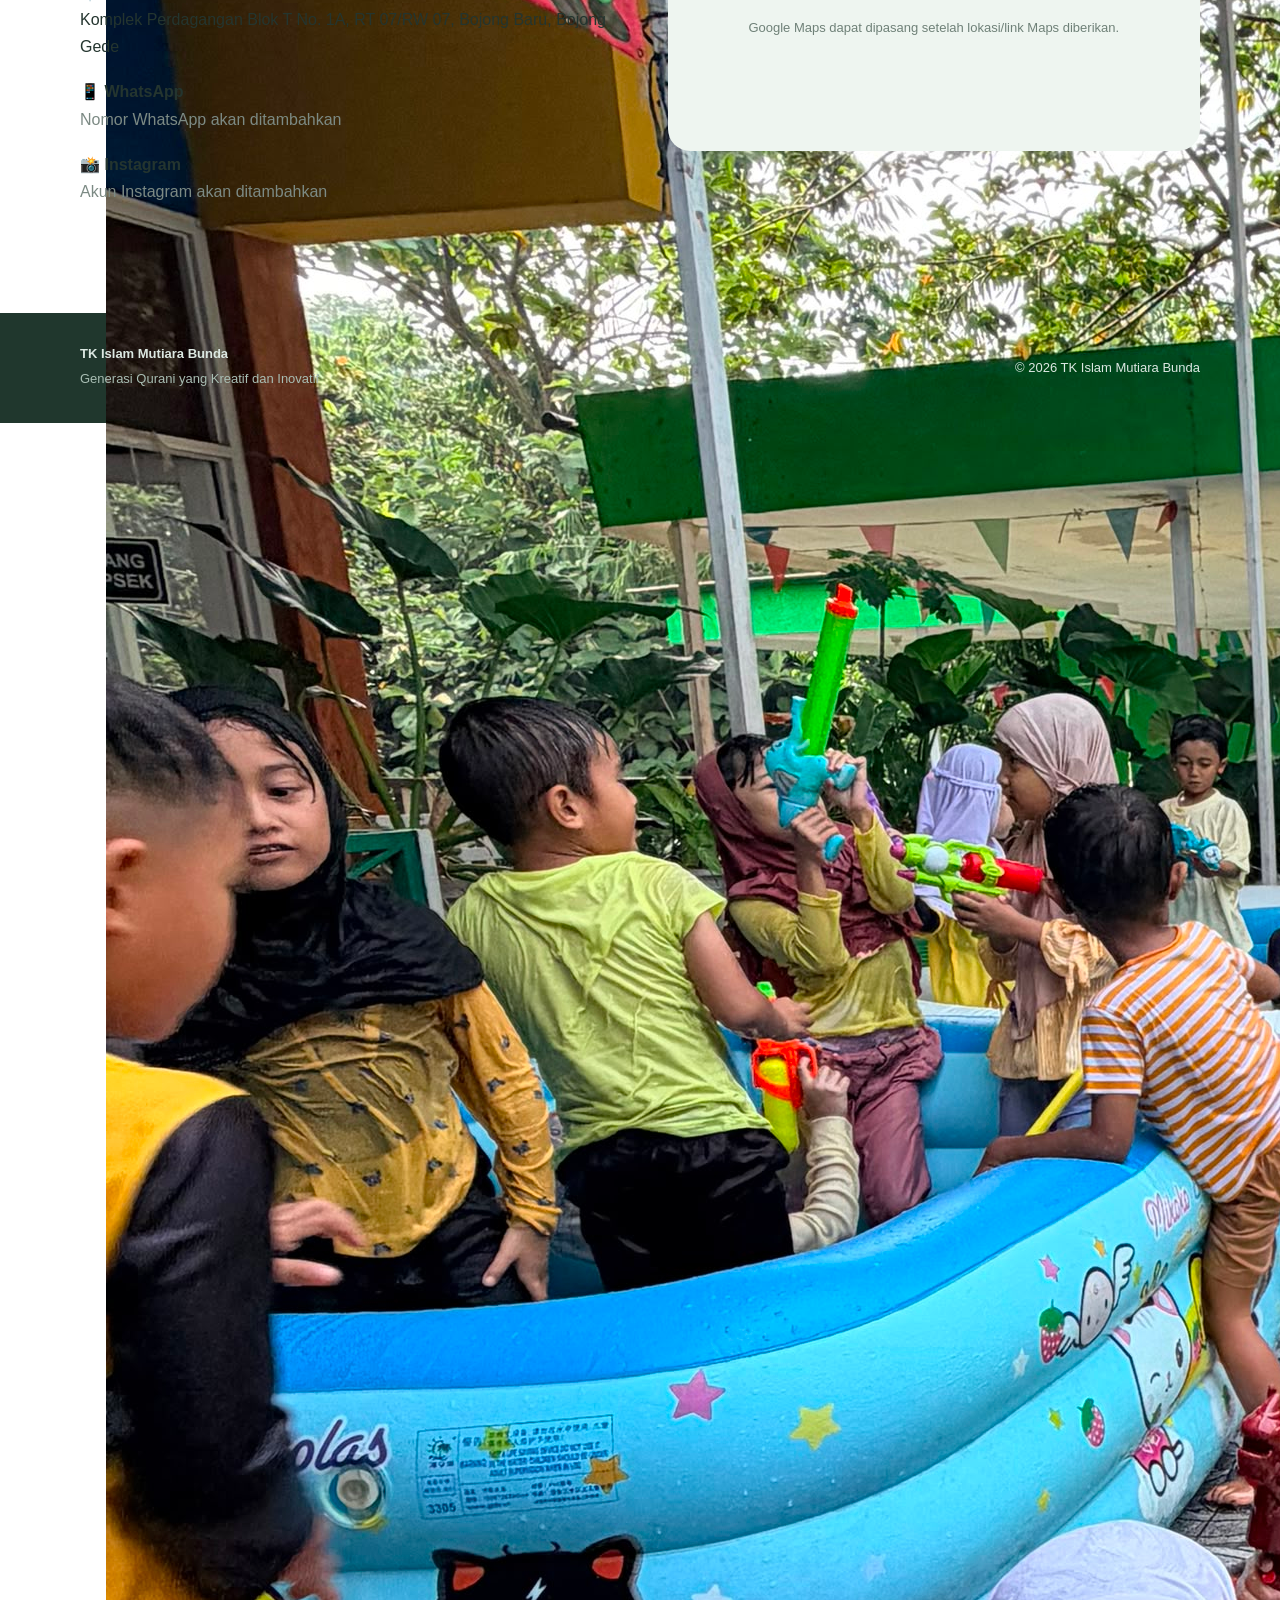
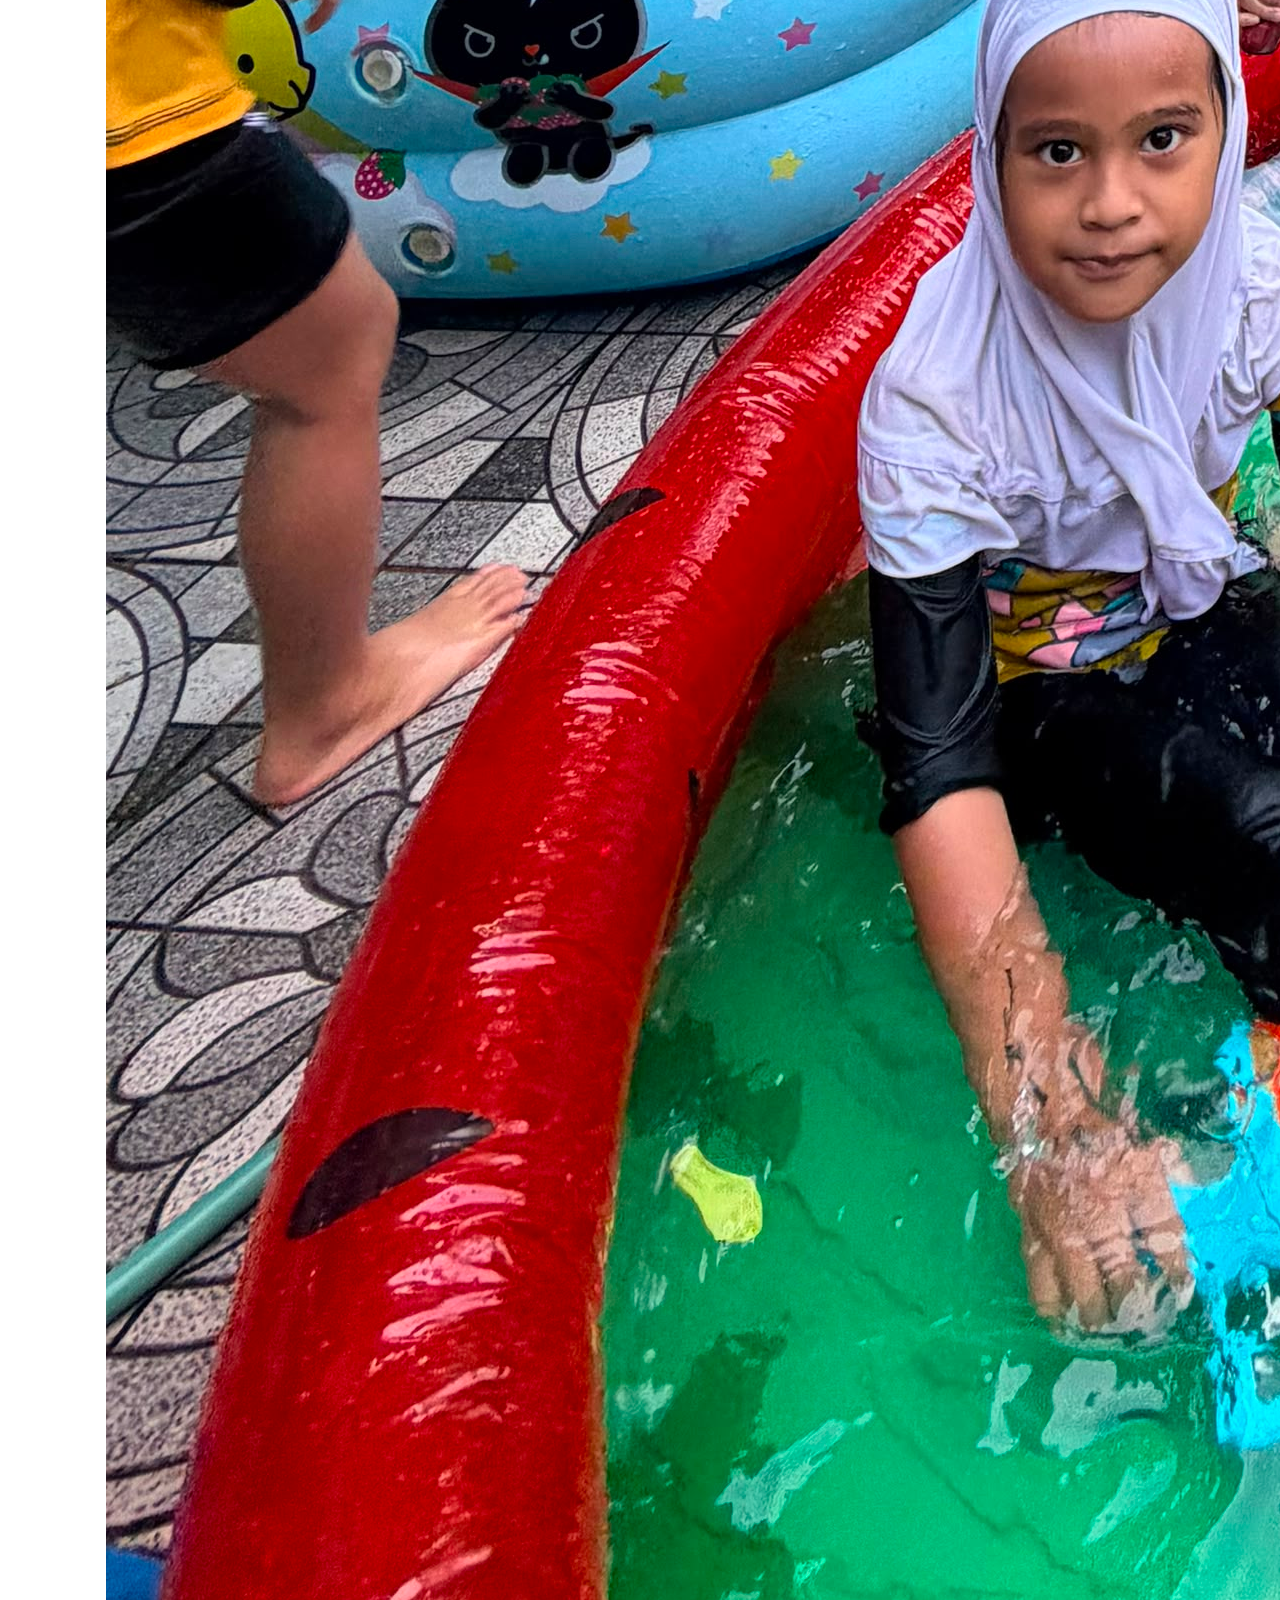
==== commit 46ed65e3: "Refactor gallery to card layout for images Updated the gallery section to use card layout for images" ====
--- a/index.html
+++ b/index.html
@@ -106,20 +106,37 @@
   <div class="container">
     <div class="center"><span class="eyebrow">GALERI</span><h2>Momen berharga di Mutiara Bunda</h2><p>Momen berharga dalam membentuk generasi qurani yang kreatif dan inovatif.</p></div>
     <div class="gallery">
-      <div>📷<span><img src="images/guru1.png" alt="Guru TK Islam Mutiara Bunda">
-    <span>Guru TK Islam Mutiara Bunda</span>
-</div><div>📷<span><img src="olahraga1.jpeg" alt="Senam dan Olahraga Pagi">
-    <span>Senam dan Olahraga Pagi</span>
-</div><div>📷<span><img src="PORSENI1.jpeg" alt="PORSENI dan Pentas Budaya">
-    <span>PORSENI dan Pentas Budaya</span>
-</div></div>
-      <div>📷<span><img src="PESTA KELAS1.jpeg" alt="Pesta Air dan Bermain Bersama">
-    <span>Pesta Air dan Bermain Bersama</span>
-</div><div>📷<span><img src="IFP.jpeg" alt="Pembelajaran Interaktif">
-    <span>Pembelajaran Interaktif</span>
-</div><div>📷<span><img src="SHOLAT.jpeg" alt="Praktik Sholat Berjamaah">
-    <span>Praktik Sholat Berjamaah</span>
-</div></div>
+      <div class="card">
+        <img src="images/guru1.png" alt="Guru TK Islam Mutiara Bunda">
+        <span>Guru TK Islam Mutiara Bunda</span>
+    </div>
+
+    <div class="card">
+        <img src="olahraga1.jpeg" alt="Senam dan Olahraga Pagi">
+        <span>Senam dan Olahraga Pagi</span>
+    </div>
+
+    <div class="card">
+        <img src="PORSENI1.jpeg" alt="PORSENI dan Pentas Budaya">
+        <span>PORSENI dan Pentas Budaya</span>
+    </div>
+
+    <div class="card">
+        <img src="PESTA KELAS1.jpeg" alt="Pesta Air dan Bermain Bersama">
+        <span>Pesta Air dan Bermain Bersama</span>
+    </div>
+
+    <div class="card">
+        <img src="IFP.jpeg" alt="Pembelajaran Interaktif">
+        <span>Pembelajaran Interaktif</span>
+    </div>
+
+    <div class="card">
+        <img src="SHOLAT.jpeg" alt="Praktik Sholat Berjamaah">
+        <span>Praktik Sholat Berjamaah</span>
+    </div>
+
+</div>
     </div>
   </div>
 </section>
--- a/style.css
+++ b/style.css
@@ -19,3 +19,27 @@
   object-fit: cover;
   border-radius: 14px;
 }
+.gallery{
+    display:grid;
+    grid-template-columns:repeat(3, 1fr);
+    gap:20px;
+}
+
+.gallery-item{
+    background:#fff;
+    border-radius:15px;
+    overflow:hidden;
+    box-shadow:0 4px 10px rgba(0,0,0,0.1);
+}
+
+.gallery-item img{
+    width:100%;
+    height:220px;
+    object-fit:cover;
+    display:block;
+}
+
+.gallery img{
+    width:auto;
+    height:auto;
+}
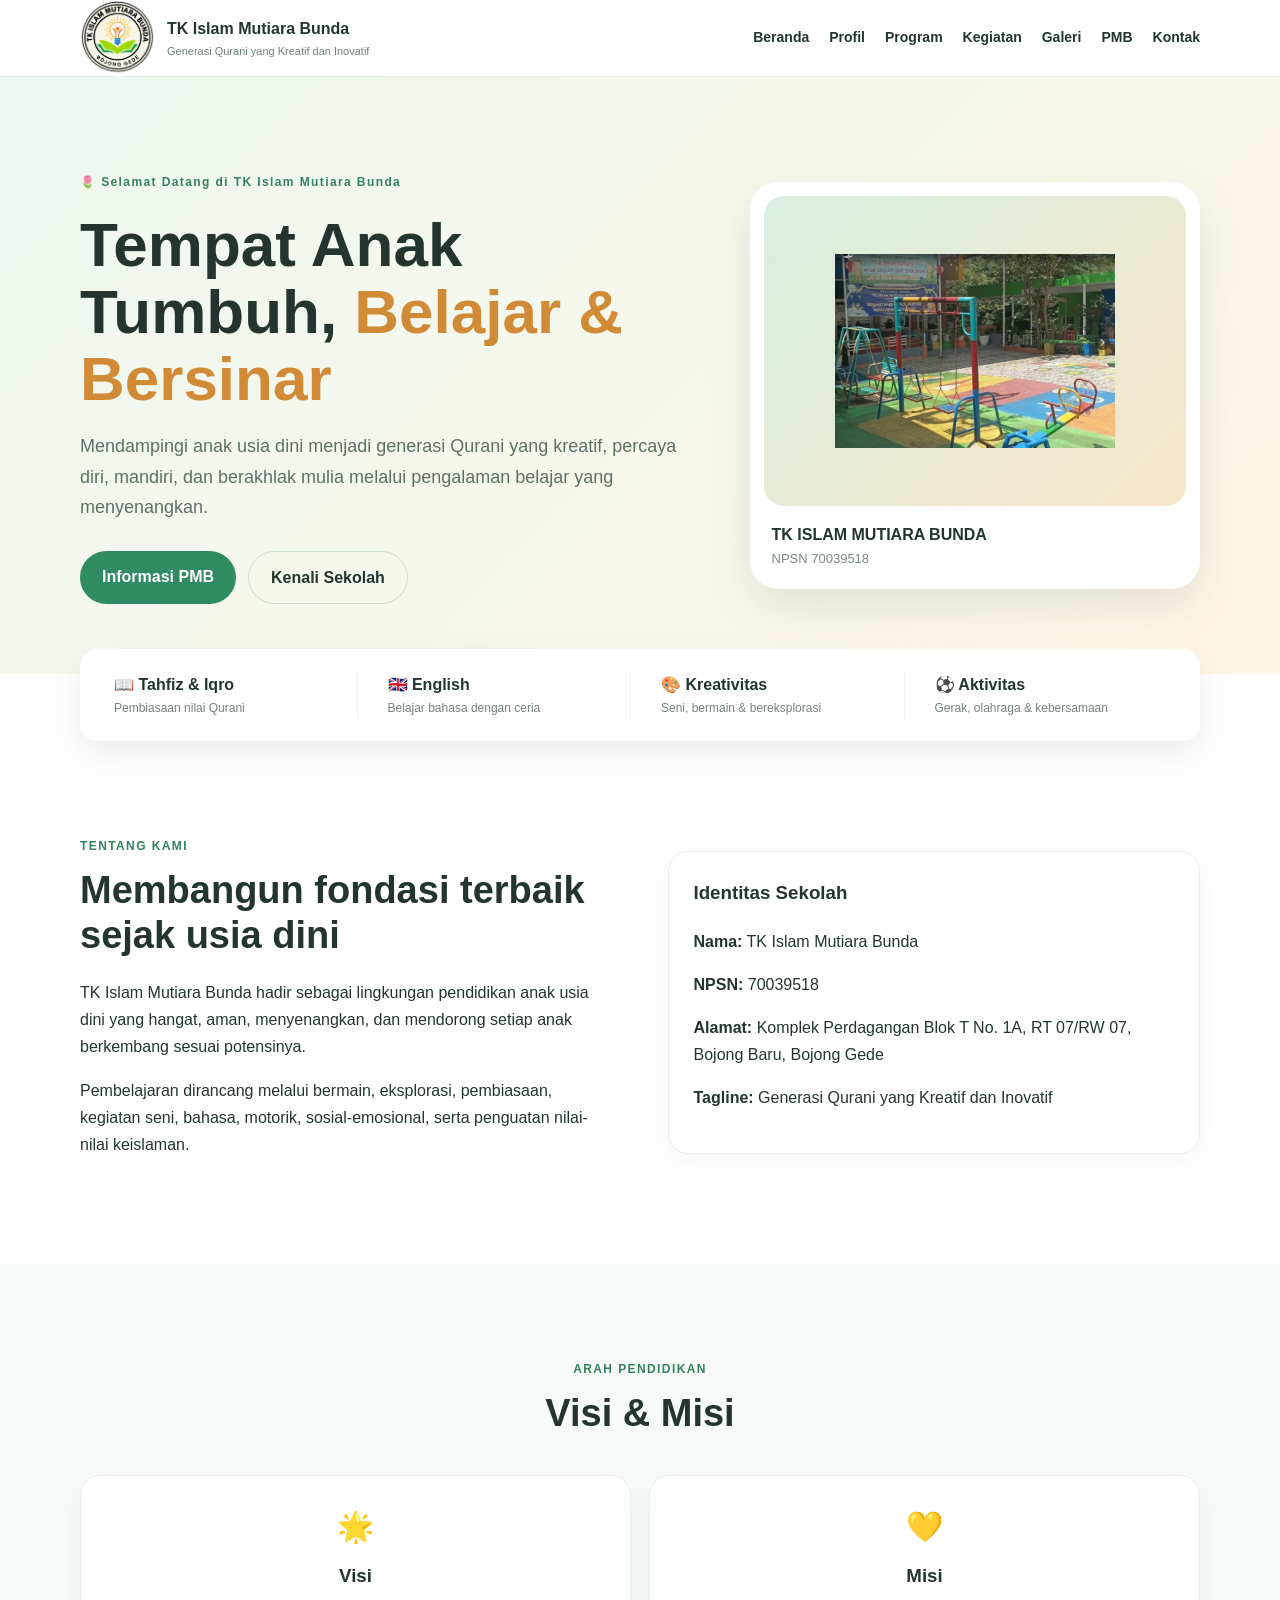
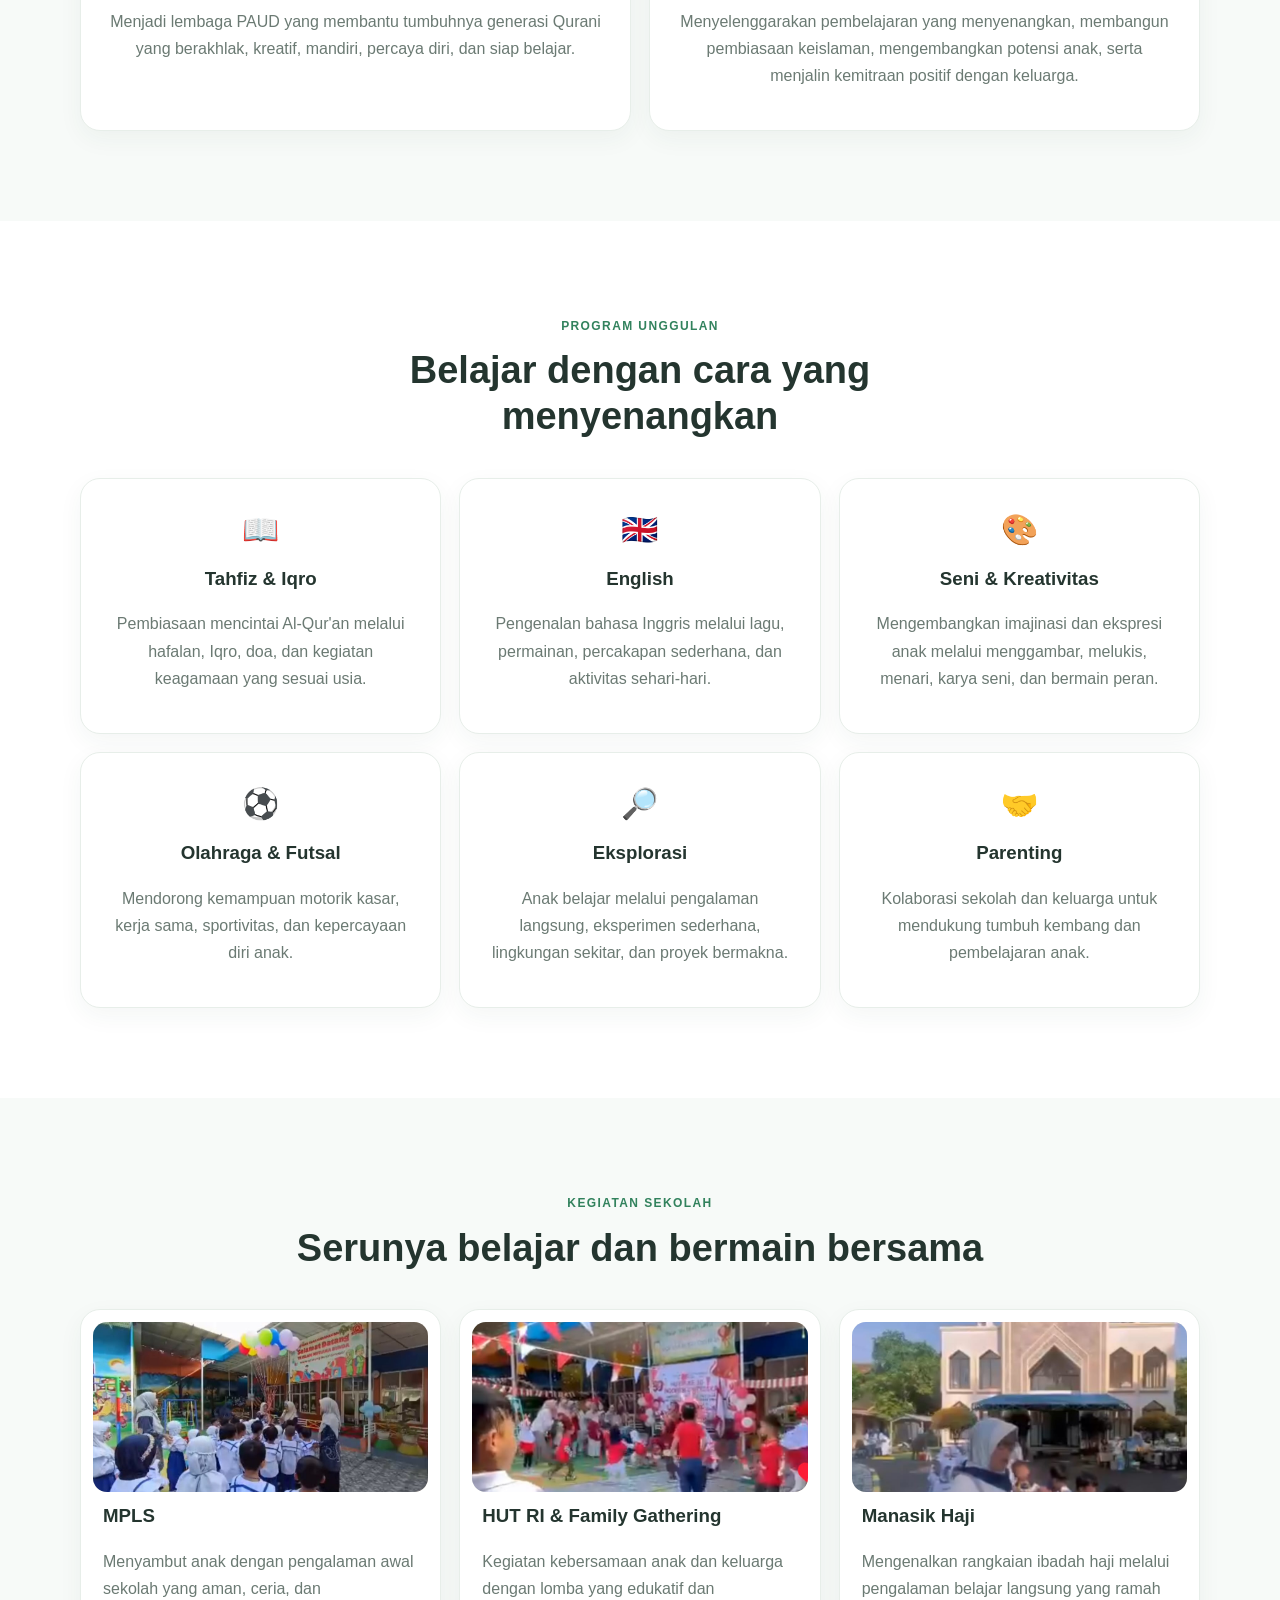
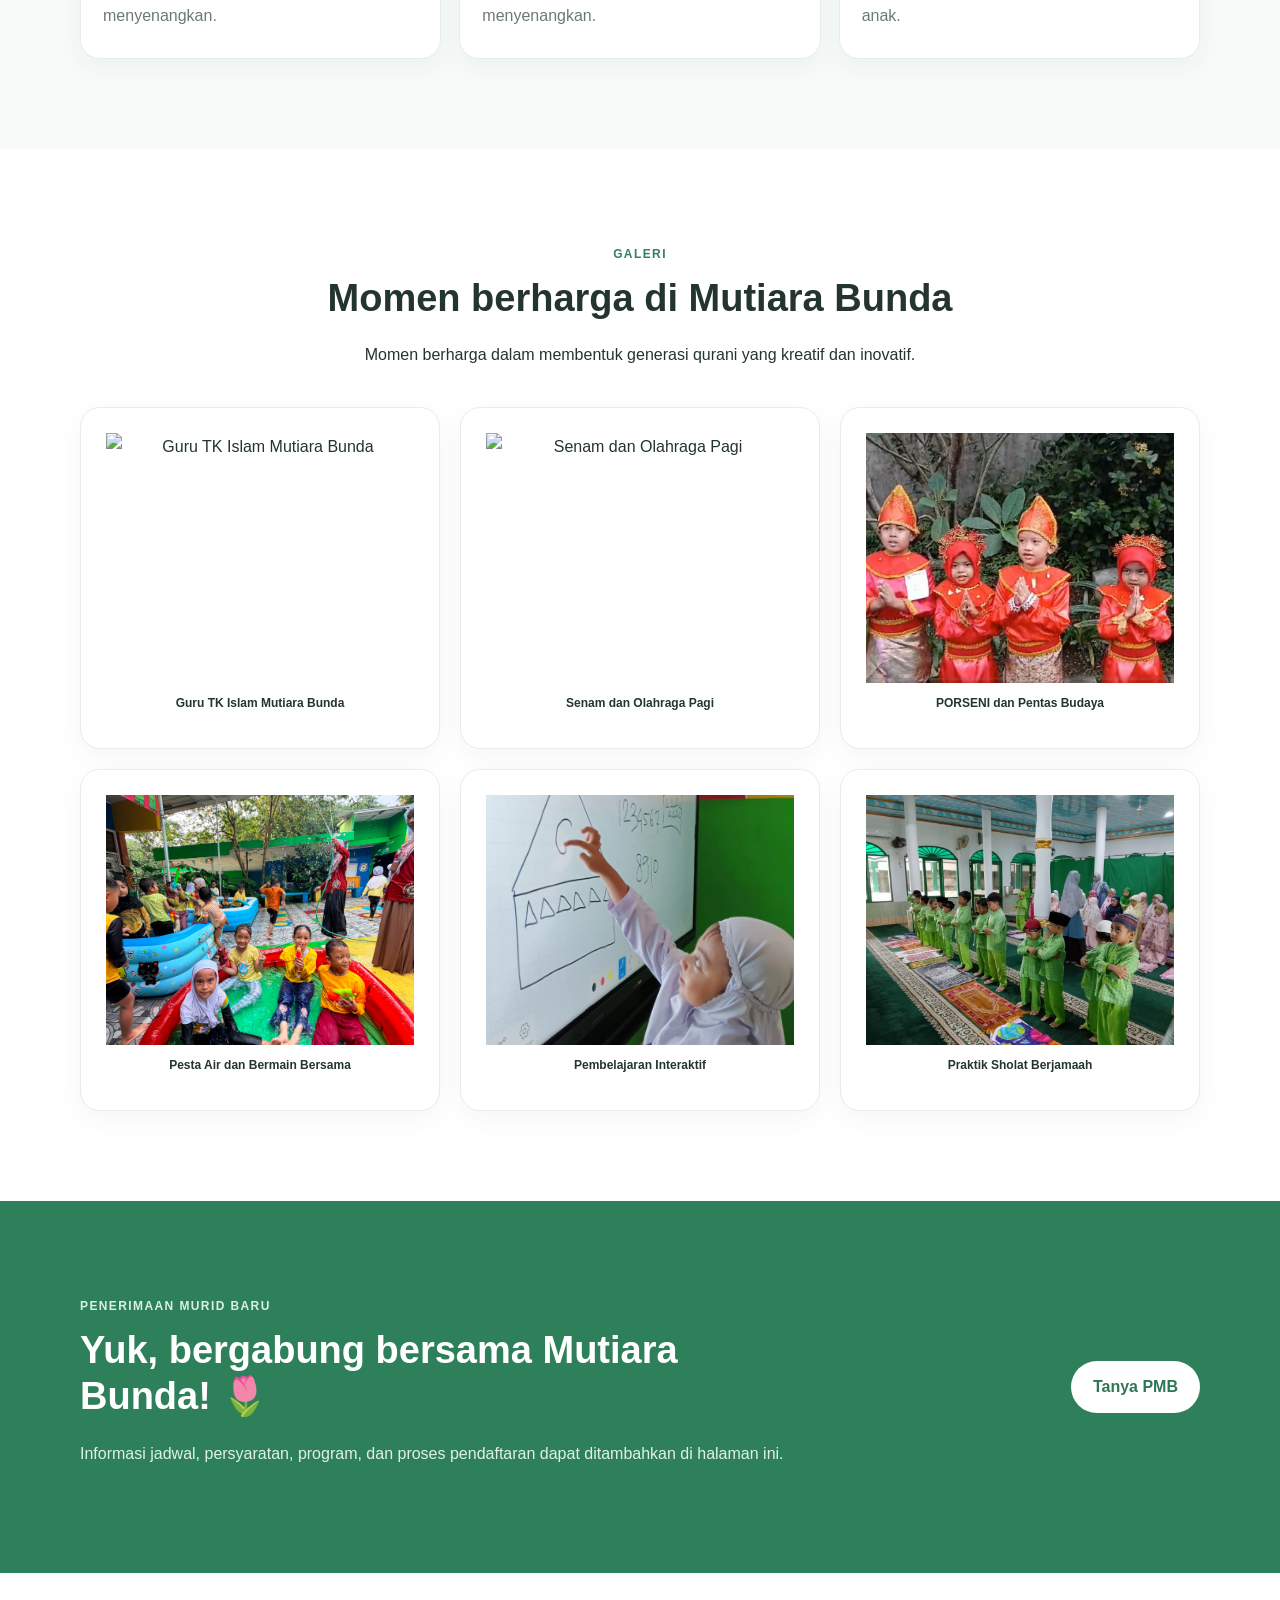
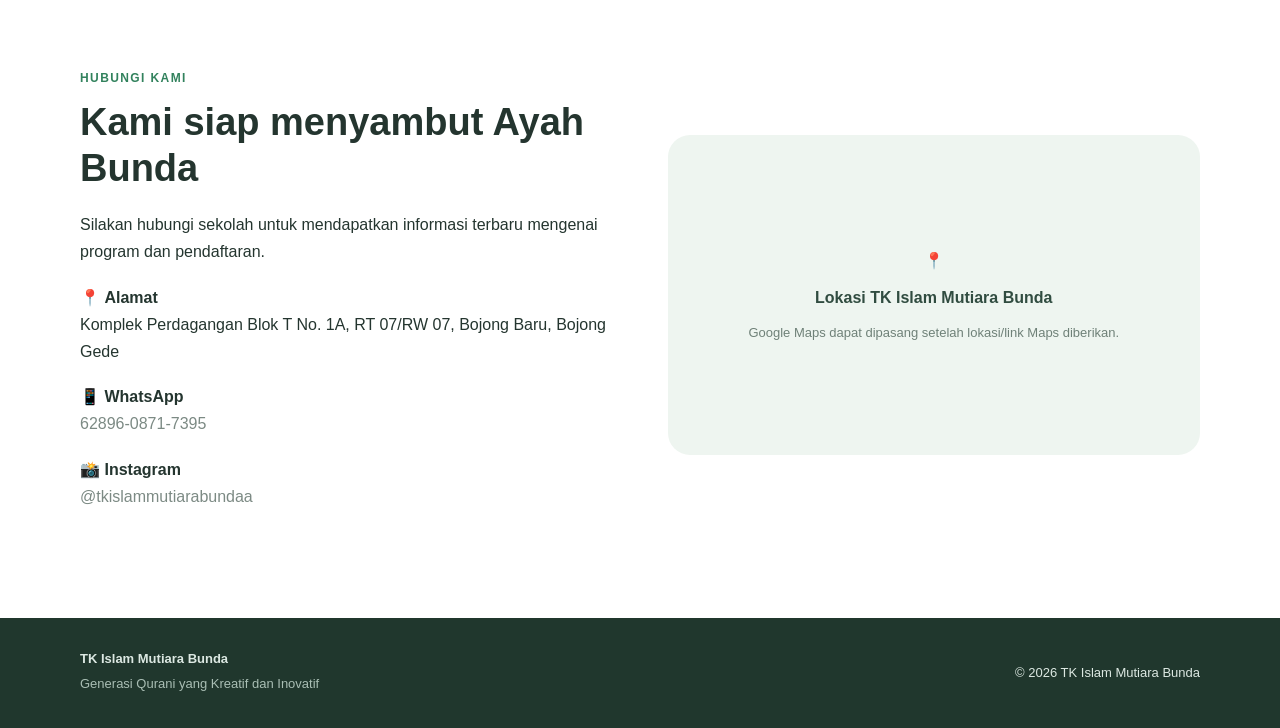
==== commit 1ae789d9: "Update contact details in the index.html Updated contact information with WhatsApp number and Instag" ====
--- a/index.html
+++ b/index.html
@@ -151,7 +151,7 @@
 <section id="kontak" class="section">
   <div class="container two-col">
     <div><span class="eyebrow">HUBUNGI KAMI</span><h2>Kami siap menyambut Ayah Bunda</h2><p>Silakan hubungi sekolah untuk mendapatkan informasi terbaru mengenai program dan pendaftaran.</p>
-      <div class="contact-list"><p>📍 <b>Alamat</b><br>Komplek Perdagangan Blok T No. 1A, RT 07/RW 07, Bojong Baru, Bojong Gede</p><p>📱 <b>WhatsApp</b><br><span class="muted">Nomor WhatsApp akan ditambahkan</span></p><p>📸 <b>Instagram</b><br><span class="muted">Akun Instagram akan ditambahkan</span></p></div>
+      <div class="contact-list"><p>📍 <b>Alamat</b><br>Komplek Perdagangan Blok T No. 1A, RT 07/RW 07, Bojong Baru, Bojong Gede</p><p>📱 <b>WhatsApp</b><br><span class="muted">62896-0871-7395</span></p><p>📸 <b>Instagram</b><br><span class="muted">@tkislammutiarabundaa</span></p></div>
     </div>
     <div class="map-placeholder">📍<strong>Lokasi TK Islam Mutiara Bunda</strong><span>Google Maps dapat dipasang setelah lokasi/link Maps diberikan.</span></div>
   </div>
--- a/style.css
+++ b/style.css
@@ -1,4 +1,4 @@
-*{box-sizing:border-box}html{scroll-behavior:smooth}body{margin:0;font-family:Arial,Helvetica,sans-serif;color:#24352f;line-height:1.7;background:#fff}a{text-decoration:none;color:inherit}.container{width:min(1120px,92%);margin:auto}.header{position:sticky;top:0;z-index:20;background:rgba(255,255,255,.96);border-bottom:1px solid #e8eee9}.nav-wrap{min-height:76px;display:flex;align-items:center;justify-content:space-between;gap:24px}.brand{display:flex;align-items:center;gap:12px}.brand strong{display:block;font-size:16px}.brand small{display:block;color:#6f8178;font-size:11px}.logo-placeholder{width:36px;height:36px;border-radius:50%;display:grid;place-items:center;background:#dcefe4;color:#2d7251;font-weight:800}.nav{display:flex;gap:20px;font-size:14px;font-weight:600}.nav a:hover{color:#2e8b62}.menu-btn{display:none;border:0;background:none;font-size:24px}.hero{background:linear-gradient(135deg,#eef8f1,#fff7e7);padding:90px 0 70px}.hero-grid{display:grid;grid-template-columns:1.15fr .85fr;gap:60px;align-items:center}.badge,.eyebrow{font-size:12px;letter-spacing:1.4px;font-weight:800;color:#32825d}.hero h1{font-size:clamp(38px,5vw,62px);line-height:1.08;margin:18px 0}.hero h1 span{color:#d18a35}.hero p{font-size:18px;color:#5e7068;max-width:650px}.actions{display:flex;gap:12px;margin-top:28px;flex-wrap:wrap}.btn{display:inline-block;padding:12px 22px;border-radius:30px;font-weight:700}.primary{background:#2f8b62;color:#fff}.secondary{border:1px solid #cbdcd2}.light{background:#fff;color:#2f7656}.hero-card{background:#fff;border-radius:28px;padding:14px;box-shadow:0 18px 45px rgba(41,75,57,.12)}.photo-placeholder{height:310px;border-radius:20px;background:linear-gradient(135deg,#d9eee2,#f7e6c9);display:grid;place-items:center;color:#668173;font-weight:800}.school-mini{padding:15px 8px 5px}.school-mini b,.school-mini span{display:block}.school-mini span{color:#7a8a82;font-size:13px}.quick{margin-top:-25px;position:relative;background:#fff;border-radius:18px;box-shadow:0 12px 35px rgba(35,66,50,.1);display:grid;grid-template-columns:repeat(4,1fr);padding:22px;gap:18px}.quick div{border-right:1px solid #edf0ee;padding:0 12px}.quick div:last-child{border:0}.quick b,.quick span{display:block}.quick span{font-size:12px;color:#74837d}.section{padding:90px 0}.soft{background:#f7faf8}.two-col{display:grid;grid-template-columns:1fr 1fr;gap:55px;align-items:center}.section h2{font-size:38px;line-height:1.2;margin:10px 0 20px}.info-card,.card,.event{background:#fff;border:1px solid #e7eee9;border-radius:20px;padding:25px;box-shadow:0 8px 24px rgba(40,70,55,.05)}.info-card h3{margin-top:0}.center{text-align:center;max-width:700px;margin:0 auto 38px}.cards{display:grid;gap:18px}.cards.three{grid-template-columns:repeat(3,1fr)}.cards.two{grid-template-columns:repeat(2,1fr)}.icon{font-size:30px}.card h3,.event h3{margin:8px 0}.card p,.event p{color:#6b7a73}.event{padding:12px}.event-photo{height:170px;border-radius:14px;background:linear-gradient(135deg,#e4f2e9,#f8ead7);display:grid;place-items:center;color:#718279;font-size:12px;font-weight:800}.event h3,.event p{padding:0 10px}.gallery{display:grid;grid-template-columns:repeat(3,1fr);gap:15px}.gallery div{height:190px;border-radius:18px;background:#eef5f0;display:grid;place-items:center;color:#819188;font-size:25px}.gallery span{display:block;font-size:12px}.pmb{background:#2e805b;color:#fff}.pmb-box{display:flex;align-items:center;justify-content:space-between;gap:30px}.pmb .eyebrow{color:#d9f0e2}.pmb h2{max-width:700px}.pmb p{color:#e1f0e7}.contact-list p{margin:18px 0}.muted{color:#7c8a84}.map-placeholder{min-height:320px;border-radius:22px;background:#eef5f0;display:flex;flex-direction:column;align-items:center;justify-content:center;text-align:center;color:#6f8178;padding:30px}.map-placeholder strong{color:#304c40;margin:10px}.map-placeholder span{font-size:13px}footer{background:#20372d;color:#dce8e2;padding:30px 0}.footer-wrap{display:flex;justify-content:space-between;gap:20px;align-items:center;font-size:13px}.footer-wrap p{margin:3px 0;color:#a9beb4}@media(max-width:850px){.nav{display:none;position:absolute;left:4%;right:4%;top:70px;background:#fff;padding:18px;border-radius:16px;box-shadow:0 15px 35px rgba(0,0,0,.1);flex-direction:column}.nav.open{display:flex}.menu-btn{display:block}.hero-grid,.two-col{grid-template-columns:1fr}.hero{padding:55px 0}.quick{grid-template-columns:1fr 1fr}.cards.three{grid-template-columns:1fr 1fr}.gallery{grid-template-columns:1fr 1fr}.pmb-box{display:block}.pmb .btn{margin-top:15px}.section{padding:65px 0}}@media(max-width:560px){.quick,.cards.three,.cards.two,.gallery{grid-template-columns:1fr}.quick div{border-right:0;border-bottom:1px solid #edf0ee;padding:10px}.hero h1{font-size:42px}.section h2{font-size:31px}.footer-wrap{display:block}.footer-wrap div:last-child{margin-top:15px}.photo-placeholder{height:240px}}
+*{box-sizing:border-box}html{scroll-behavior:smooth}body{margin:0;font-family:Arial,Helvetica,sans-serif;color:#24352f;line-height:1.7;background:#fff}a{text-decoration:none;color:inherit}.container{width:min(1120px,92%);margin:auto}.header{position:sticky;top:0;z-index:20;background:rgba(255,255,255,.96);border-bottom:1px solid #e8eee9}.nav-wrap{min-height:76px;display:flex;align-items:center;justify-content:space-between;gap:24px}.brand{display:flex;align-items:center;gap:12px}.brand strong{display:block;font-size:16px}.brand small{display:block;color:#6f8178;font-size:11px}.logo-placeholder{width:36px;height:36px;border-radius:50%;display:grid;place-items:center;background:#dcefe4;color:#2d7251;font-weight:800}.nav{display:flex;gap:20px;font-size:14px;font-weight:600}.nav a:hover{color:#2e8b62}.menu-btn{display:none;border:0;background:none;font-size:24px}.hero{background:linear-gradient(135deg,#eef8f1,#fff7e7);padding:90px 0 70px}.hero-grid{display:grid;grid-template-columns:1.15fr .85fr;gap:60px;align-items:center}.badge,.eyebrow{font-size:12px;letter-spacing:1.4px;font-weight:800;color:#32825d}.hero h1{font-size:clamp(38px,5vw,62px);line-height:1.08;margin:18px 0}.hero h1 span{color:#d18a35}.hero p{font-size:18px;color:#5e7068;max-width:650px}.actions{display:flex;gap:12px;margin-top:28px;flex-wrap:wrap}.btn{display:inline-block;padding:12px 22px;border-radius:30px;font-weight:700}.primary{background:#2f8b62;color:#fff}.secondary{border:1px solid #cbdcd2}.light{background:#fff;color:#2f7656}.hero-card{background:#fff;border-radius:28px;padding:14px;box-shadow:0 18px 45px rgba(41,75,57,.12)}.photo-placeholder{height:310px;border-radius:20px;background:linear-gradient(135deg,#d9eee2,#f7e6c9);display:grid;place-items:center;color:#668173;font-weight:800}.school-mini{padding:15px 8px 5px}.school-mini b,.school-mini span{display:block}.school-mini span{color:#7a8a82;font-size:13px}.quick{margin-top:-25px;position:relative;background:#fff;border-radius:18px;box-shadow:0 12px 35px rgba(35,66,50,.1);display:grid;grid-template-columns:repeat(4,1fr);padding:22px;gap:18px}.quick div{border-right:1px solid #edf0ee;padding:0 12px}.quick div:last-child{border:0}.quick b,.quick span{display:block}.quick span{font-size:12px;color:#74837d}.section{padding:90px 0}.soft{background:#f7faf8}.two-col{display:grid;grid-template-columns:1fr 1fr;gap:55px;align-items:center}.section h2{font-size:38px;line-height:1.2;margin:10px 0 20px}.info-card,.card,.event{background:#fff;border:1px solid #e7eee9;border-radius:20px;padding:25px;box-shadow:0 8px 24px rgba(40,70,55,.05)}.info-card h3{margin-top:0}.center{text-align:center;max-width:700px;margin:0 auto 38px}.cards{display:grid;gap:18px}.cards.three{grid-template-columns:repeat(3,1fr)}.cards.two{grid-template-columns:repeat(2,1fr)}.icon{font-size:30px}.card h3,.event h3{margin:8px 0}.card p,.event p{color:#6b7a73}.event{padding:12px}.event-photo{height:170px;border-radius:14px;background:linear-gradient(135deg,#e4f2e9,#f8ead7);display:grid;place-items:center;color:#718279;font-size:12px;font-weight:800}.event h3,.event p{padding:0 10px}.gallery{display:grid;grid-template-columns:repeat(3,1fr);gap:15px}.gallery span{display:block;font-size:12px}.pmb{background:#2e805b;color:#fff}.pmb-box{display:flex;align-items:center;justify-content:space-between;gap:30px}.pmb .eyebrow{color:#d9f0e2}.pmb h2{max-width:700px}.pmb p{color:#e1f0e7}.contact-list p{margin:18px 0}.muted{color:#7c8a84}.map-placeholder{min-height:320px;border-radius:22px;background:#eef5f0;display:flex;flex-direction:column;align-items:center;justify-content:center;text-align:center;color:#6f8178;padding:30px}.map-placeholder strong{color:#304c40;margin:10px}.map-placeholder span{font-size:13px}footer{background:#20372d;color:#dce8e2;padding:30px 0}.footer-wrap{display:flex;justify-content:space-between;gap:20px;align-items:center;font-size:13px}.footer-wrap p{margin:3px 0;color:#a9beb4}@media(max-width:850px){.nav{display:none;position:absolute;left:4%;right:4%;top:70px;background:#fff;padding:18px;border-radius:16px;box-shadow:0 15px 35px rgba(0,0,0,.1);flex-direction:column}.nav.open{display:flex}.menu-btn{display:block}.hero-grid,.two-col{grid-template-columns:1fr}.hero{padding:55px 0}.quick{grid-template-columns:1fr 1fr}.cards.three{grid-template-columns:1fr 1fr}.gallery{grid-template-columns:1fr 1fr}.pmb-box{display:block}.pmb .btn{margin-top:15px}.section{padding:65px 0}}@media(max-width:560px){.quick,.cards.three,.cards.two,.gallery{grid-template-columns:1fr}.quick div{border-right:0;border-bottom:1px solid #edf0ee;padding:10px}.hero h1{font-size:42px}.section h2{font-size:31px}.footer-wrap{display:block}.footer-wrap div:last-child{margin-top:15px}.photo-placeholder{height:240px}}
 .hero img {
   width: 280px;
   max-width: 100%;
@@ -43,3 +43,29 @@
     width:auto;
     height:auto;
 }
+.gallery{
+    display:grid !important;
+    grid-template-columns:repeat(3, 1fr);
+    gap:20px;
+    max-width:1200px;
+    margin:auto;
+}
+
+.card{
+    position:static !important;
+    width:auto !important;
+    text-align:center;
+}
+
+.card img{
+    width:100% !important;
+    height:250px;
+    object-fit:cover;
+    display:block;
+}
+
+.card span{
+    display:block;
+    padding:10px;
+    font-weight:bold;
+}
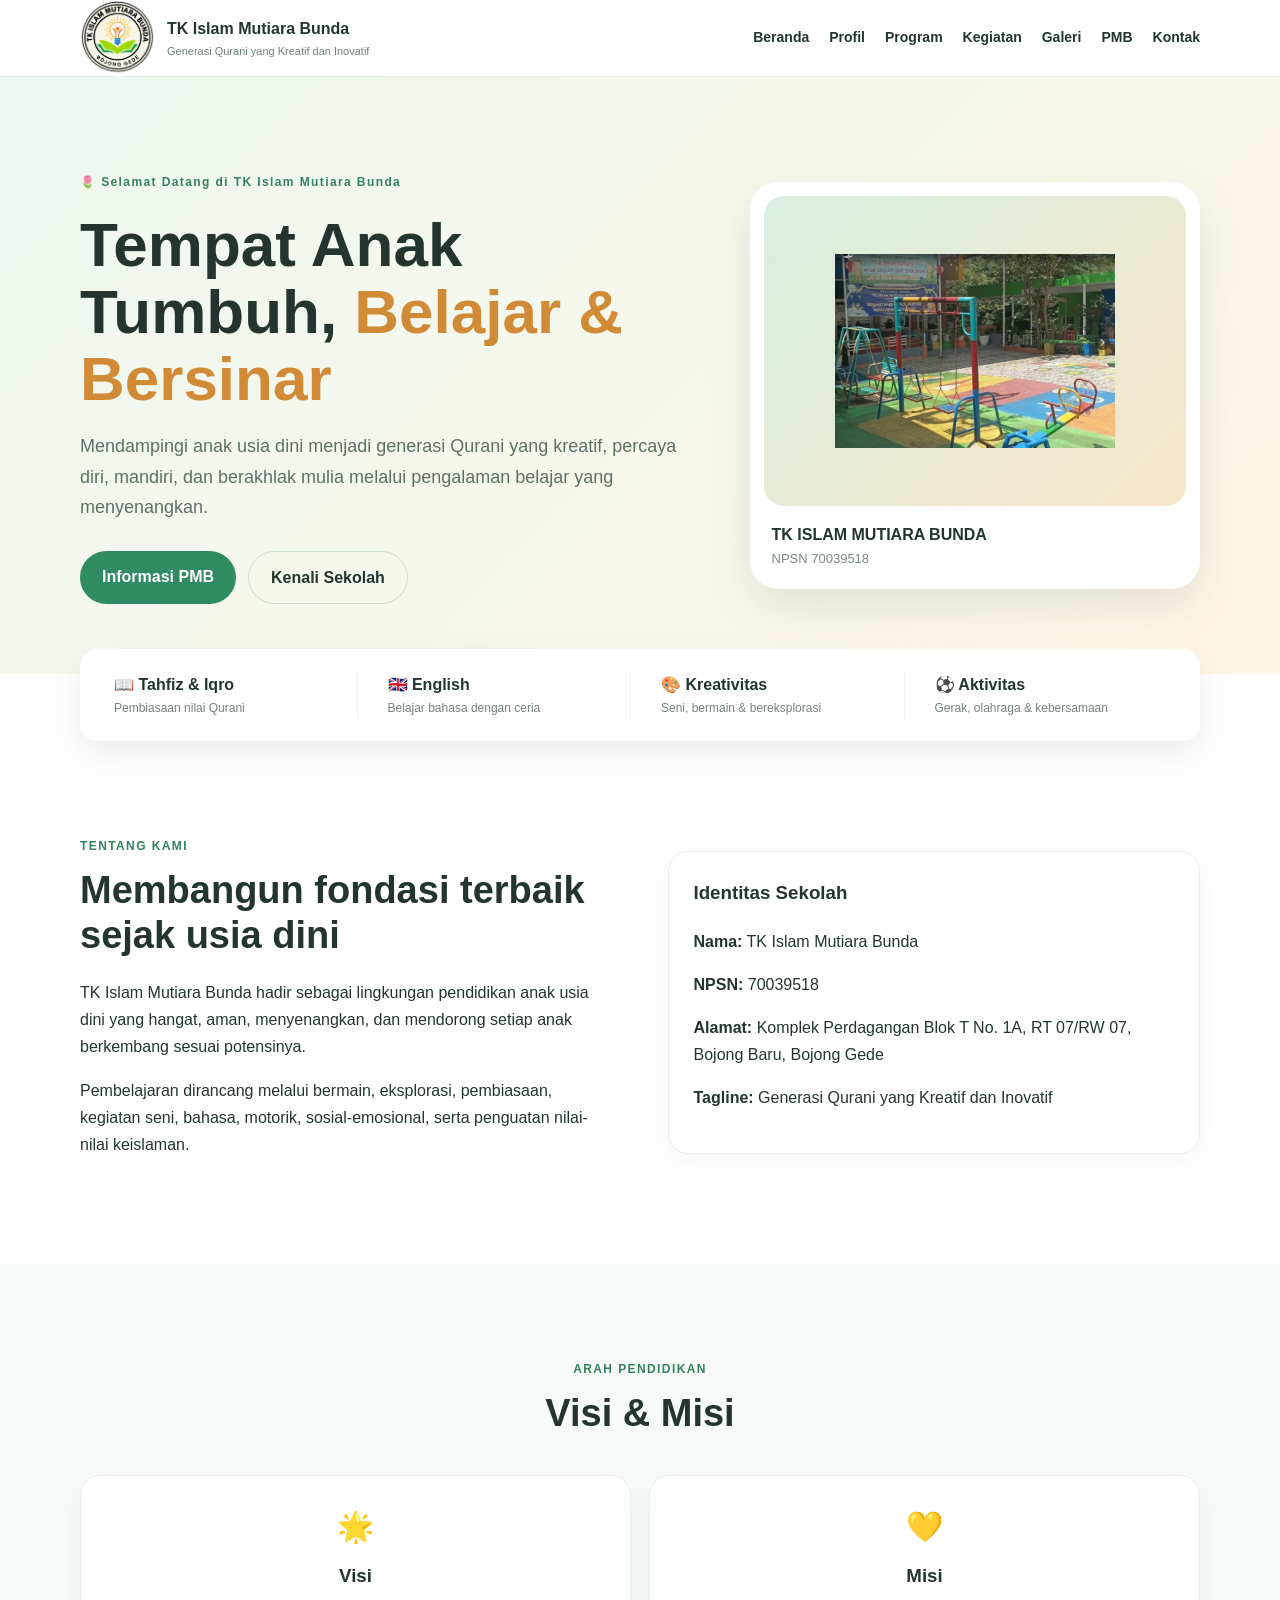
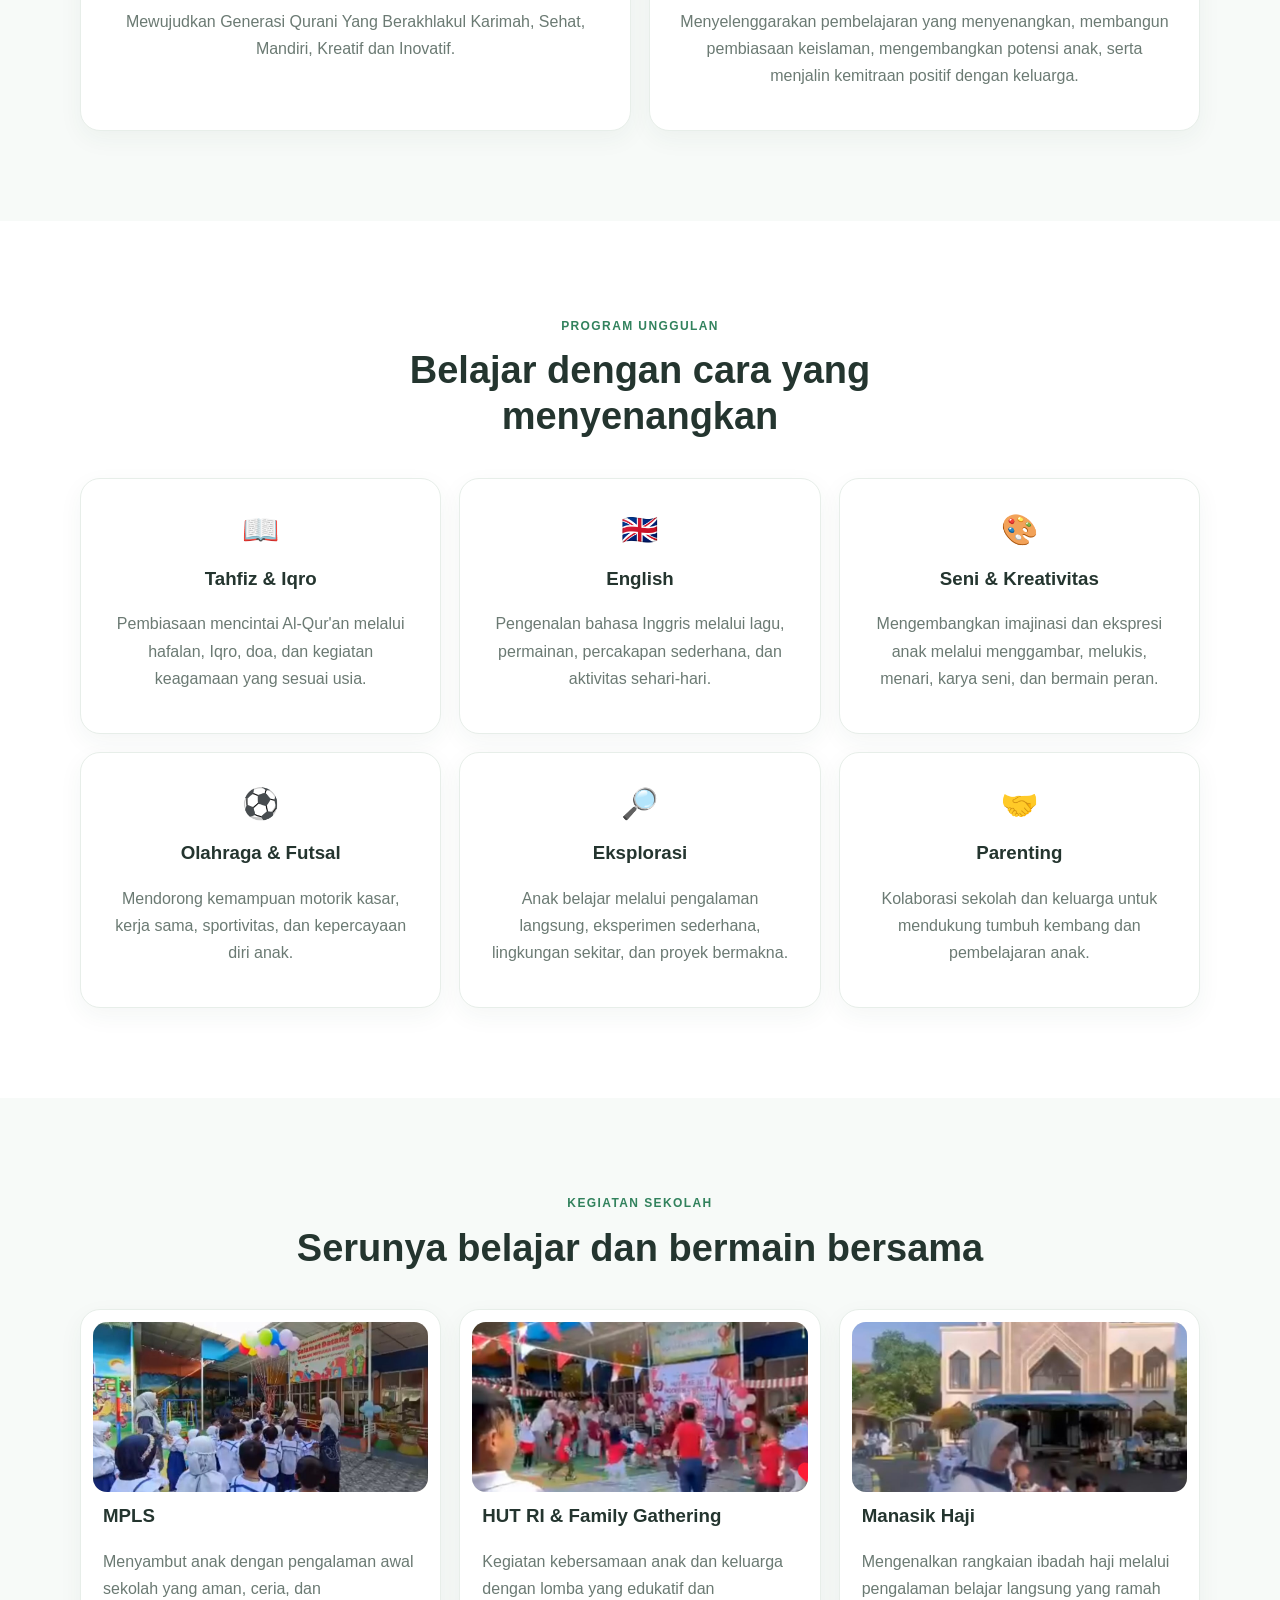
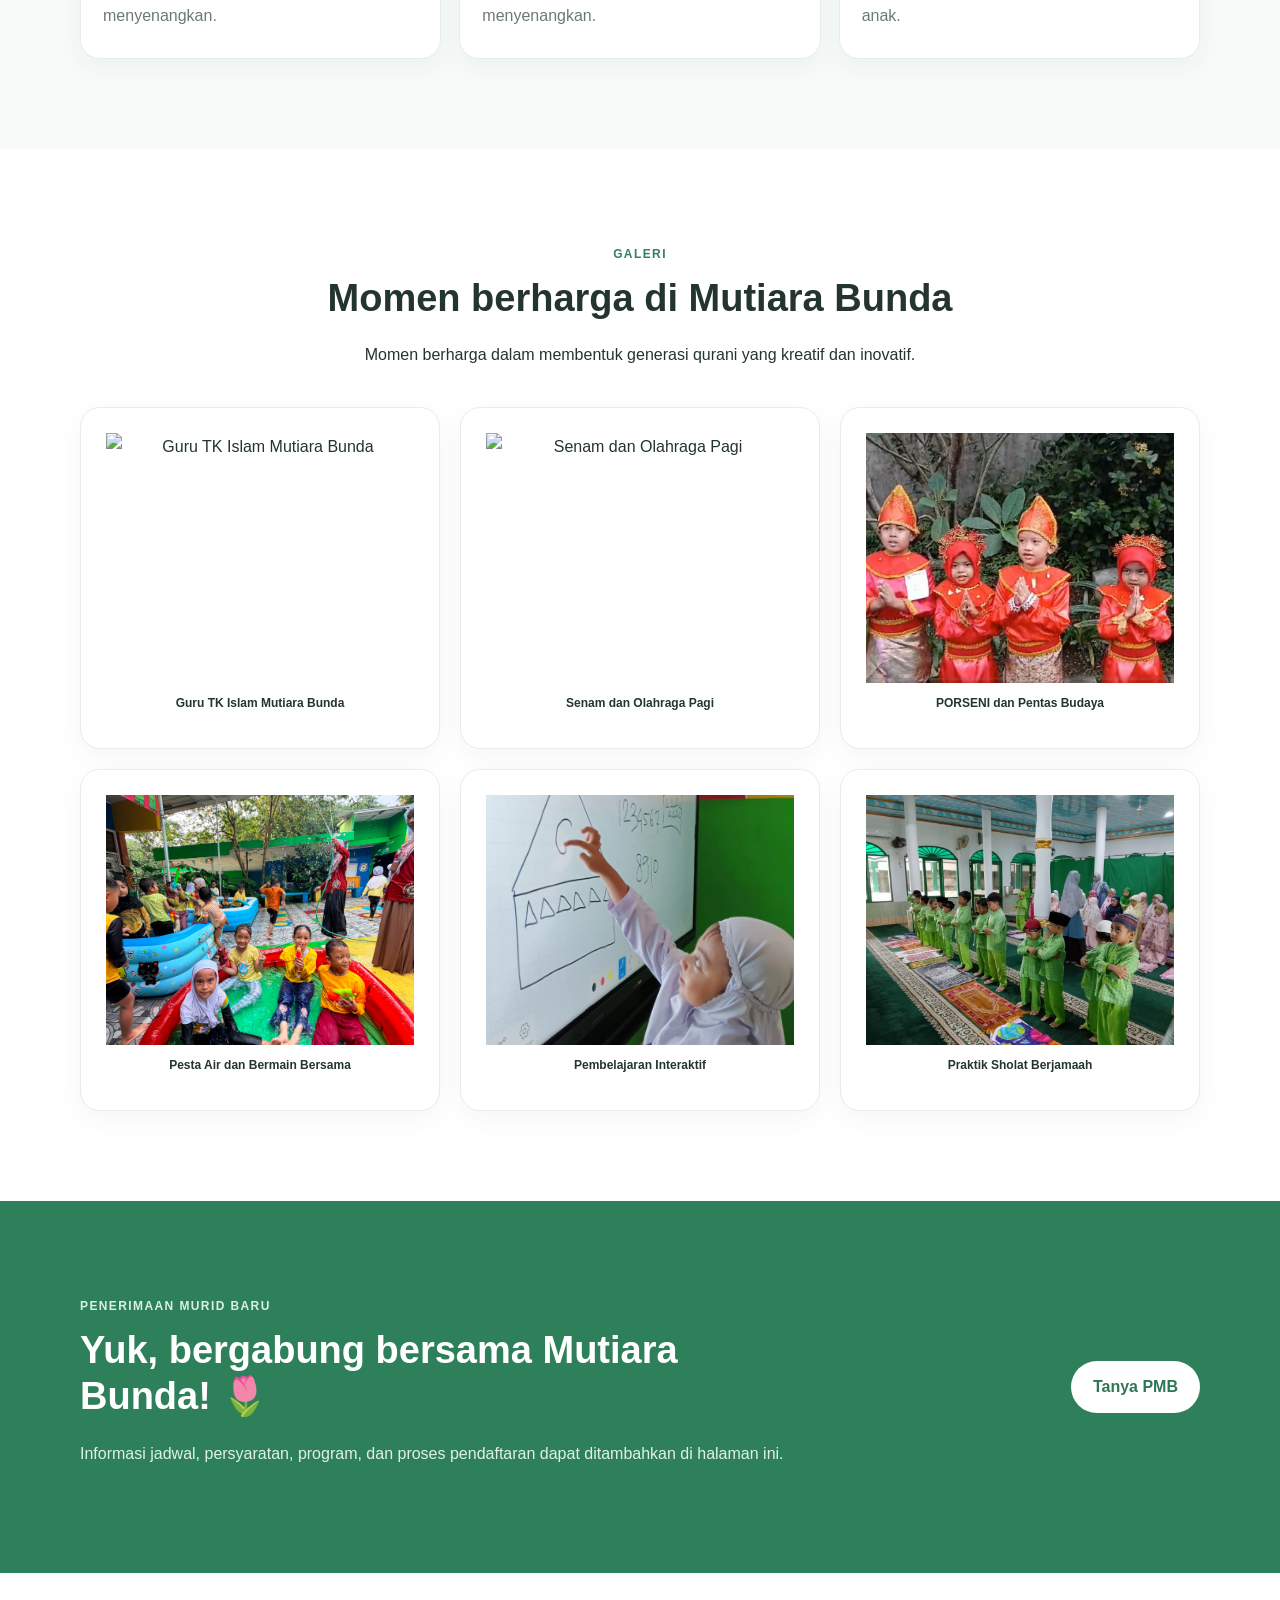
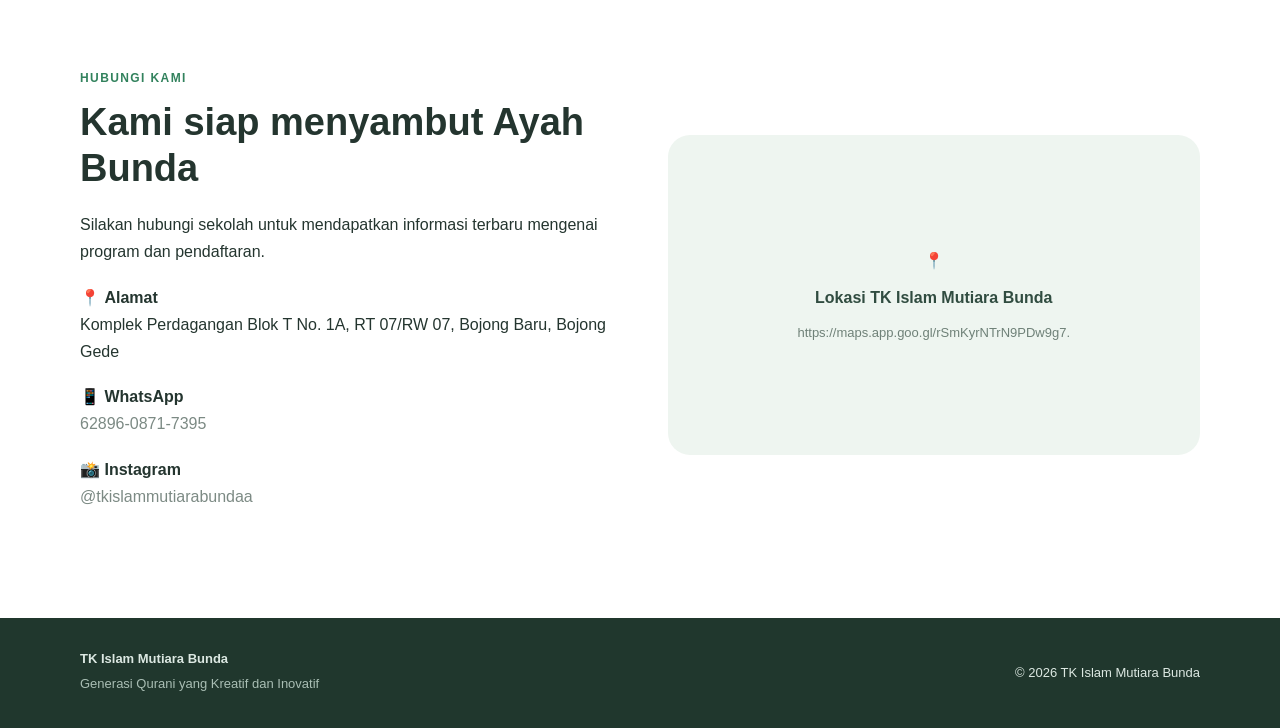
==== commit 7a6a1ae6: "Update vision statement and add Google Maps link" ====
--- a/index.html
+++ b/index.html
@@ -68,7 +68,7 @@
   <div class="container">
     <div class="center"><span class="eyebrow">ARAH PENDIDIKAN</span><h2>Visi & Misi</h2></div>
     <div class="cards two">
-      <article class="card"><div class="icon">🌟</div><h3>Visi</h3><p>Menjadi lembaga PAUD yang membantu tumbuhnya generasi Qurani yang berakhlak, kreatif, mandiri, percaya diri, dan siap belajar.</p></article>
+      <article class="card"><div class="icon">🌟</div><h3>Visi</h3><p>Mewujudkan Generasi Qurani Yang Berakhlakul Karimah, Sehat, Mandiri, Kreatif dan Inovatif.</p></article>
       <article class="card"><div class="icon">💛</div><h3>Misi</h3><p>Menyelenggarakan pembelajaran yang menyenangkan, membangun pembiasaan keislaman, mengembangkan potensi anak, serta menjalin kemitraan positif dengan keluarga.</p></article>
     </div>
   </div>
@@ -153,7 +153,7 @@
     <div><span class="eyebrow">HUBUNGI KAMI</span><h2>Kami siap menyambut Ayah Bunda</h2><p>Silakan hubungi sekolah untuk mendapatkan informasi terbaru mengenai program dan pendaftaran.</p>
       <div class="contact-list"><p>📍 <b>Alamat</b><br>Komplek Perdagangan Blok T No. 1A, RT 07/RW 07, Bojong Baru, Bojong Gede</p><p>📱 <b>WhatsApp</b><br><span class="muted">62896-0871-7395</span></p><p>📸 <b>Instagram</b><br><span class="muted">@tkislammutiarabundaa</span></p></div>
     </div>
-    <div class="map-placeholder">📍<strong>Lokasi TK Islam Mutiara Bunda</strong><span>Google Maps dapat dipasang setelah lokasi/link Maps diberikan.</span></div>
+    <div class="map-placeholder">📍<strong>Lokasi TK Islam Mutiara Bunda</strong><span>https://maps.app.goo.gl/rSmKyrNTrN9PDw9g7.</span></div>
   </div>
 </section>
 </main>
